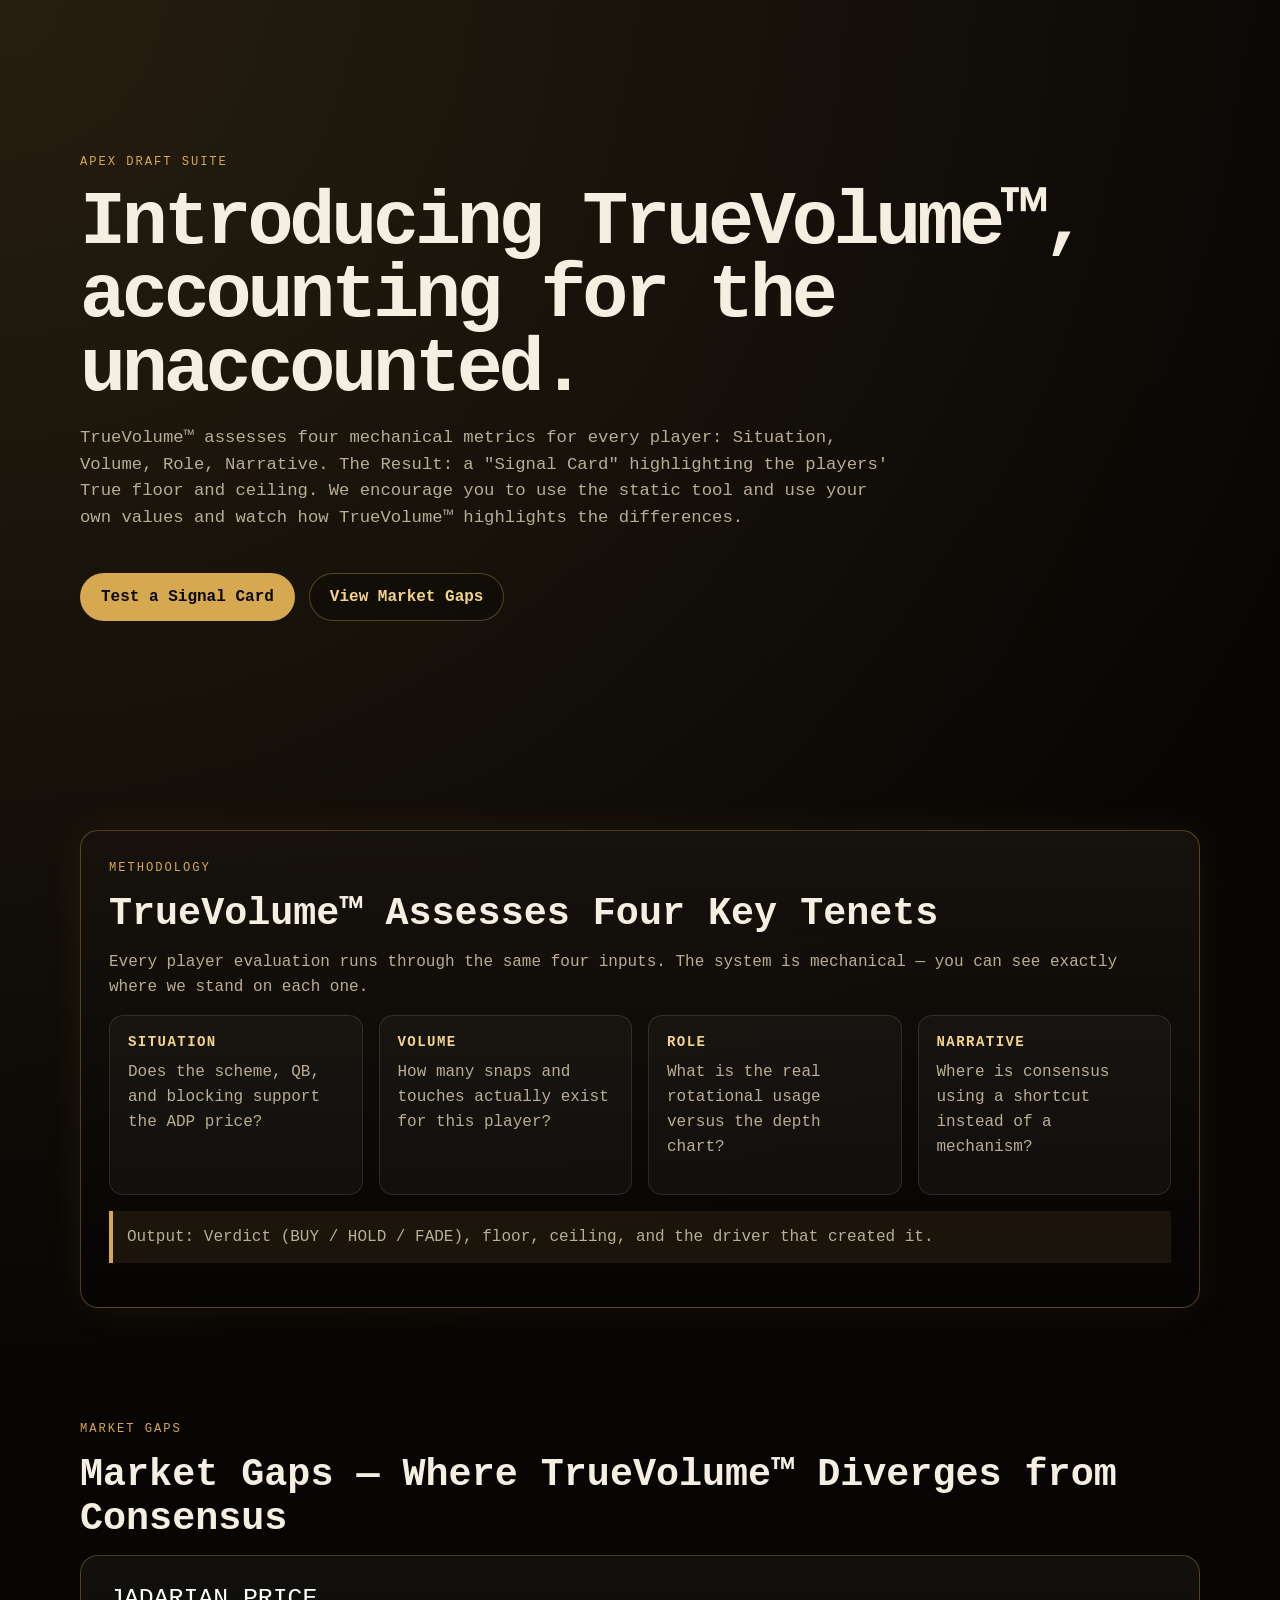
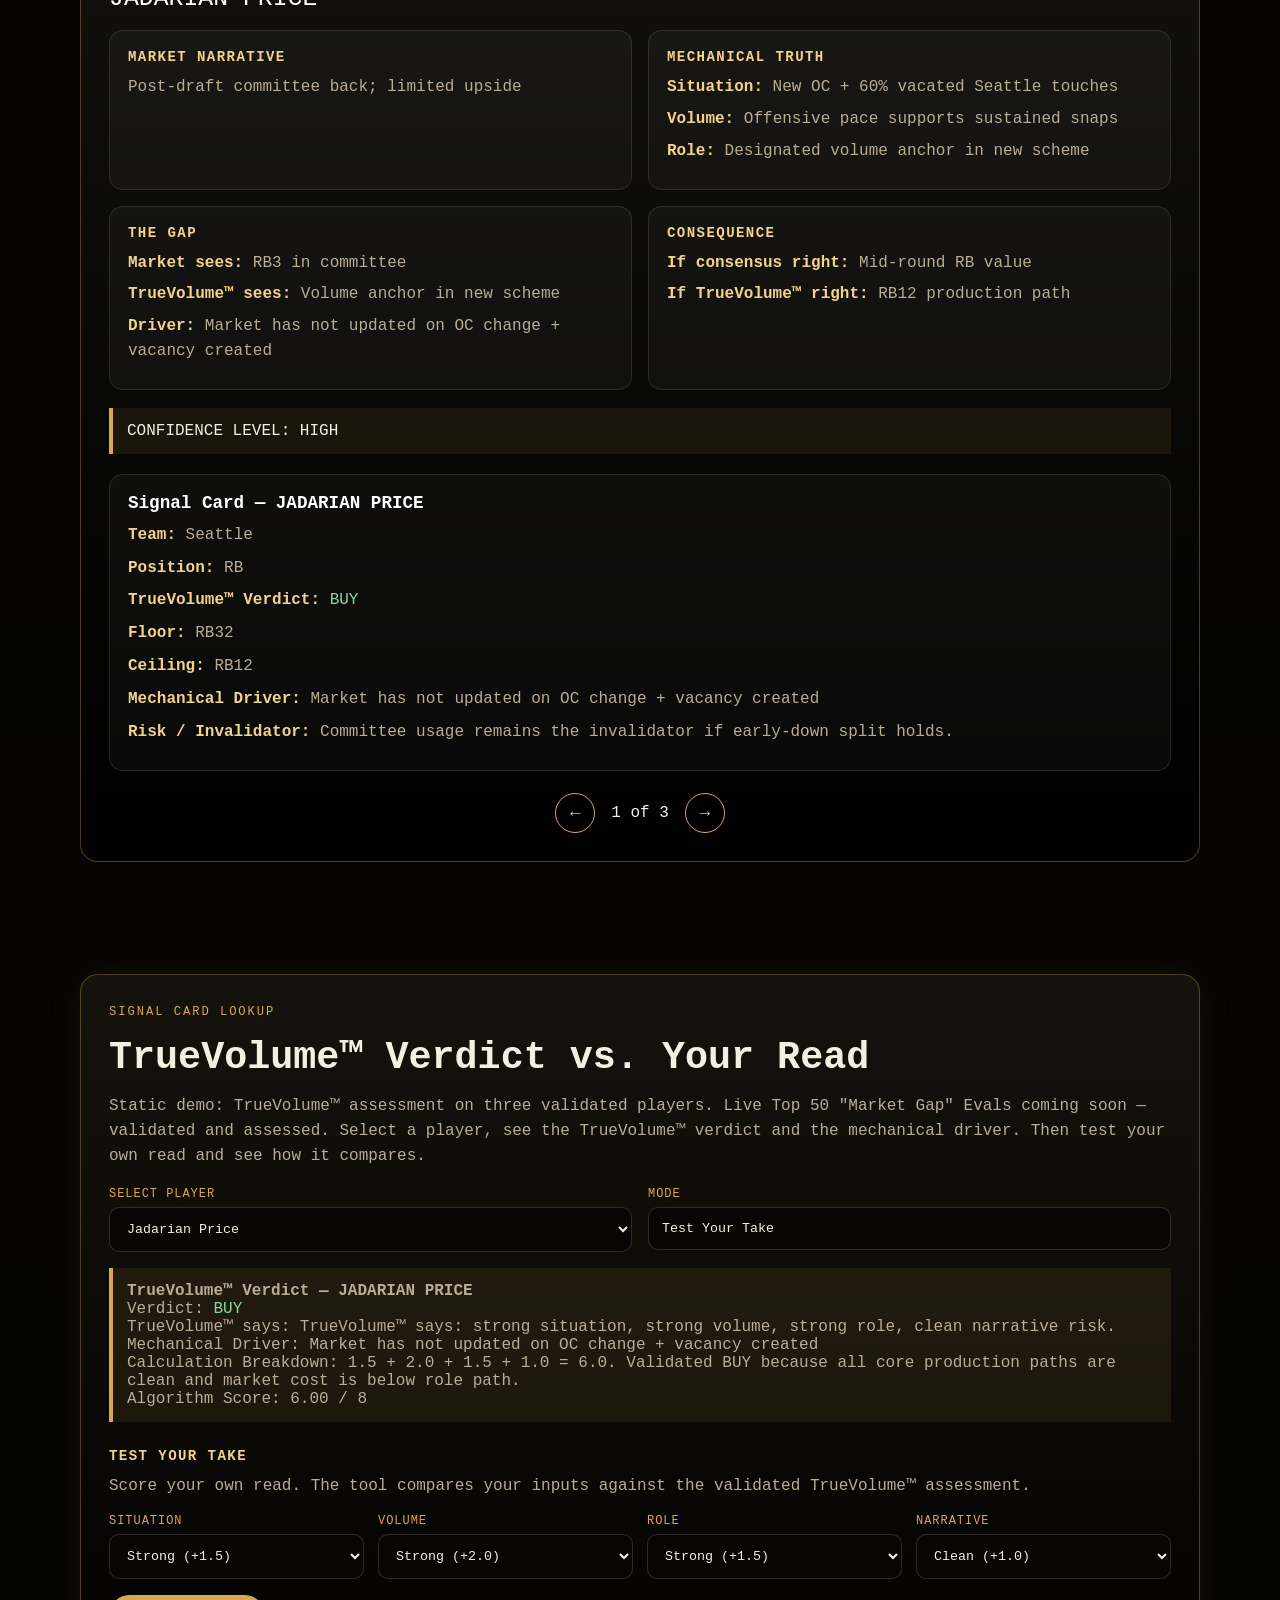
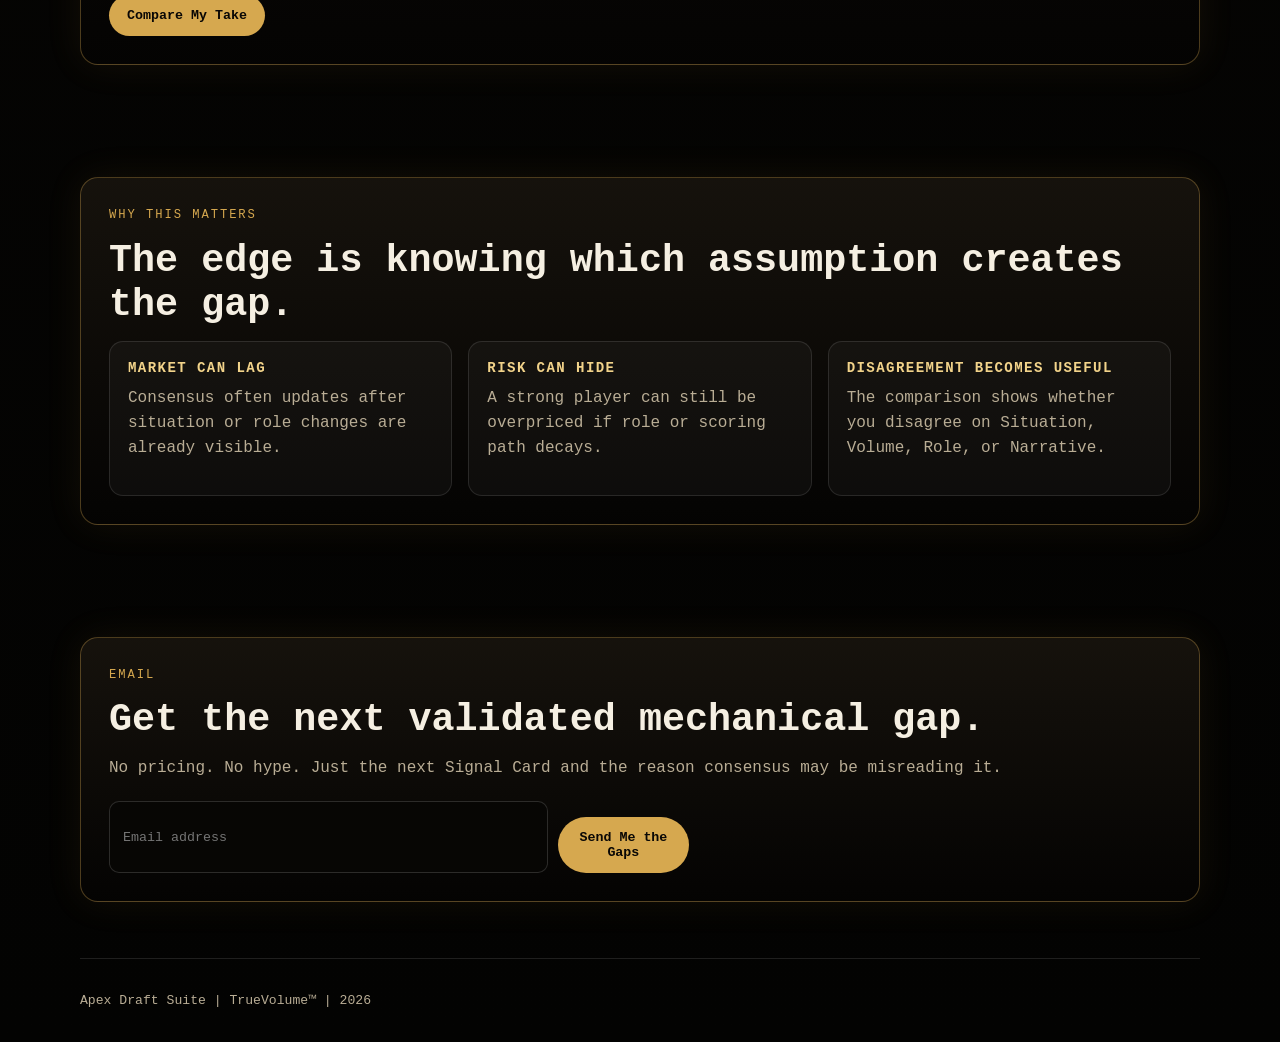
==== index.html @ c52bdbd2 "Update index.html" ====
<!DOCTYPE html>
<html lang="en">
<head>
  <meta charset="UTF-8" />
  <meta name="viewport" content="width=device-width, initial-scale=1.0" />
  <title>Apex Draft Suite | TrueVolume™</title>
  <style>
    :root {
      --bg:#050403;
      --panel:#11100d;
      --panel2:#17130d;
      --gold:#d6a84f;
      --gold2:#f2d38a;
      --text:#f5efe2;
      --muted:#b9ad95;
      --line:rgba(214,168,79,.34);
      --soft:rgba(214,168,79,.09);
      --danger:#e27a62;
      --green:#87d79b;
    }
    * { box-sizing:border-box; }
    body {
      margin:0;
      background:
        radial-gradient(circle at top left, rgba(214,168,79,.14), transparent 32%),
        linear-gradient(180deg, #090705 0%, #030302 100%);
      color:var(--text);
      font-family:ui-monospace, SFMono-Regular, Menlo, Monaco, Consolas, monospace;
    }
    section {
      width:min(1120px, 92%);
      margin:0 auto;
      padding:56px 0;
    }
    h1,h2,h3,p { margin-top:0; }
    h1 {
      font-size:clamp(2.35rem, 6vw, 5.2rem);
      line-height:.96;
      letter-spacing:-.055em;
      margin-bottom:18px;
    }
    h2 {
      font-size:clamp(1.55rem, 3vw, 2.5rem);
      margin-bottom:14px;
    }
    h3 {
      color:var(--gold2);
      font-size:.88rem;
      letter-spacing:.1em;
      text-transform:uppercase;
      margin-bottom:10px;
    }
    p {
      color:var(--muted);
      line-height:1.55;
    }
    .hero {
      min-height:86vh;
      display:flex;
      flex-direction:column;
      justify-content:center;
    }
    .kicker {
      color:var(--gold);
      letter-spacing:.16em;
      font-size:.76rem;
      text-transform:uppercase;
      margin-bottom:14px;
    }
    .hero-copy {
      max-width:820px;
      font-size:1.08rem;
    }
    .cta-row {
      display:flex;
      gap:14px;
      flex-wrap:wrap;
      margin-top:24px;
    }
    .btn {
      display:inline-block;
      padding:14px 20px;
      border-radius:999px;
      text-decoration:none;
      font-weight:900;
      border:1px solid var(--line);
    }
    .btn-primary {
      background:var(--gold);
      color:#090705;
    }
    .btn-secondary {
      color:var(--gold2);
      background:rgba(0,0,0,.22);
    }
    .panel {
      border:1px solid var(--line);
      border-radius:18px;
      background:linear-gradient(180deg, rgba(23,19,13,.95), rgba(5,4,3,.82));
      padding:28px;
      box-shadow:0 0 38px rgba(214,168,79,.08);
    }
    .grid-4,.grid-3,.grid-2 {
      display:grid;
      gap:16px;
    }
    .grid-4 { grid-template-columns:repeat(4,1fr); }
    .grid-3 { grid-template-columns:repeat(3,1fr); }
    .grid-2 { grid-template-columns:repeat(2,1fr); }
    .mini-card,.bb-panel,.signal-card {
      border:1px solid rgba(255,255,255,.11);
      border-radius:14px;
      background:rgba(255,255,255,.035);
      padding:18px;
    }
    .mini-card strong,
    .field b,
    .bb-panel b {
      color:var(--gold2);
    }
    .market-gap-rotator {
      border:1px solid var(--line);
      border-radius:18px;
      padding:28px;
      background:linear-gradient(180deg, rgba(17,16,13,.98), rgba(0,0,0,.88));
    }
    .bb-player {
      color:#fff;
      font-size:1.55rem;
      margin-bottom:18px;
    }
    .bb-grid {
      display:grid;
      grid-template-columns:1fr 1fr;
      gap:16px;
    }
    .bb-panel p {
      margin:7px 0;
    }
    .bb-confidence {
      margin-top:18px;
      padding:14px;
      border-left:4px solid var(--gold);
      background:var(--soft);
    }
    .bb-controls {
      display:flex;
      justify-content:center;
      align-items:center;
      gap:16px;
      margin-top:22px;
    }
    .bb-arrow {
      width:40px;
      height:40px;
      border-radius:50%;
      border:1px solid var(--gold);
      background:transparent;
      color:var(--gold2);
      cursor:pointer;
      font-size:1.1rem;
    }
    .signal-card h3 {
      color:#fff;
      font-size:1.1rem;
      letter-spacing:0;
      text-transform:none;
    }
    .field {
      margin:8px 0;
      color:var(--muted);
    }
    label {
      display:block;
      font-size:.75rem;
      color:var(--gold);
      letter-spacing:.08em;
      text-transform:uppercase;
      margin-bottom:6px;
    }
    input,select {
      width:100%;
      padding:13px;
      border-radius:10px;
      border:1px solid rgba(255,255,255,.15);
      background:#070604;
      color:var(--text);
      font-family:inherit;
    }
    .lookup-grid {
      display:grid;
      grid-template-columns:1fr 1fr;
      gap:16px;
      margin-top:18px;
    }
    .test-grid {
      display:grid;
      grid-template-columns:repeat(4,1fr);
      gap:14px;
      margin-top:16px;
    }
    .submit {
      display:inline-block;
      margin-top:16px;
      padding:13px 18px;
      border:0;
      border-radius:999px;
      background:var(--gold);
      color:#090705;
      font-weight:900;
      cursor:pointer;
      font-family:inherit;
    }
    .comparison {
      display:grid;
      grid-template-columns:1fr 1fr;
      gap:16px;
      margin-top:20px;
    }
    .verdict-buy { color:var(--green); }
    .verdict-hold { color:var(--gold2); }
    .verdict-fade { color:var(--danger); }
    .notice {
      border-left:4px solid var(--gold);
      background:var(--soft);
      padding:14px;
      margin-top:16px;
      color:var(--muted);
    }
    .email-form {
      display:flex;
      gap:10px;
      max-width:580px;
      margin-top:20px;
    }
    footer {
      width:min(1120px,92%);
      margin:0 auto;
      padding:34px 0;
      border-top:1px solid rgba(255,255,255,.11);
      color:var(--muted);
      font-size:.82rem;
    }
    @media (max-width:850px) {
      .hero { min-height:auto; padding-top:80px; }
      .grid-4,.grid-3,.grid-2,.bb-grid,.lookup-grid,.test-grid,.comparison {
        grid-template-columns:1fr;
      }
      .email-form { flex-direction:column; }
    }
  </style>
</head>
<body>
<section class="hero">
  <p class="kicker">Apex Draft Suite</p>
  <h1>Introducing TrueVolume™, accounting for the unaccounted.</h1>
  <p class="hero-copy">
    TrueVolume™ assesses four mechanical metrics for every player: Situation, Volume, Role, Narrative.
    The Result: a "Signal Card" highlighting the players' True floor and ceiling.
    We encourage you to use the static tool and use your own values and watch how TrueVolume™ highlights the differences.
  </p>
  <div class="cta-row">
    <a class="btn btn-primary" href="#lookup">Test a Signal Card</a>
    <a class="btn btn-secondary" href="#market-gaps">View Market Gaps</a>
  </div>
</section>
<section>
  <div class="panel">
    <p class="kicker">Methodology</p>
    <h2>TrueVolume™ Assesses Four Key Tenets</h2>
    <p>
      Every player evaluation runs through the same four inputs.
      The system is mechanical — you can see exactly where we stand on each one.
    </p>
    <div class="grid-4">
      <div class="mini-card">
        <h3>Situation</h3>
        <p>Does the scheme, QB, and blocking support the ADP price?</p>
      </div>
      <div class="mini-card">
        <h3>Volume</h3>
        <p>How many snaps and touches actually exist for this player?</p>
      </div>
      <div class="mini-card">
        <h3>Role</h3>
        <p>What is the real rotational usage versus the depth chart?</p>
      </div>
      <div class="mini-card">
        <h3>Narrative</h3>
        <p>Where is consensus using a shortcut instead of a mechanism?</p>
      </div>
    </div>
    <p class="notice">
      Output: Verdict (BUY / HOLD / FADE), floor, ceiling, and the driver that created it.
    </p>
  </div>
</section>
<section id="market-gaps">
  <p class="kicker">Market Gaps</p>
  <h2>Market Gaps — Where TrueVolume™ Diverges from Consensus</h2>
  <div class="market-gap-rotator">
    <div id="marketGapCard"></div>
    <div id="matchingSignal"></div>
    <div class="bb-controls">
      <button class="bb-arrow" id="bbPrev" aria-label="Previous entry">←</button>
      <span id="bbIndicator">1 of 3</span>
      <button class="bb-arrow" id="bbNext" aria-label="Next entry">→</button>
    </div>
  </div>
</section>
<section id="lookup">
  <div class="panel">
    <p class="kicker">Signal Card Lookup</p>
    <h2>TrueVolume™ Verdict vs. Your Read</h2>
    <p>
      Static demo: TrueVolume™ assessment on three validated players.
      Live Top 50 "Market Gap" Evals coming soon — validated and assessed.
      Select a player, see the TrueVolume™ verdict and the mechanical driver.
      Then test your own read and see how it compares.
    </p>
    <div class="lookup-grid">
      <div>
        <label>Select Player</label>
        <select id="playerSelect" onchange="loadTrueVolumeAssessment()">
          <option value="0">Jadarian Price</option>
          <option value="1">Carnell Tate</option>
          <option value="2">De'Von Achane</option>
        </select>
      </div>
      <div>
        <label>Mode</label>
        <input value="Test Your Take" disabled />
      </div>
    </div>
    <div id="trueVolumeAssessment" class="notice"></div>
    <h3 style="margin-top:26px;">Test Your Take</h3>
    <p>Score your own read. The tool compares your inputs against the validated TrueVolume™ assessment.</p>
    <div class="test-grid">
      <div>
        <label>Situation</label>
        <select id="userSituation">
          <option value="strong">Strong (+1.5)</option>
          <option value="mixed">Mixed (+0.75)</option>
          <option value="weak">Weak (0)</option>
        </select>
      </div>
      <div>
        <label>Volume</label>
        <select id="userVolume">
          <option value="strong">Strong (+2.0)</option>
          <option value="mixed">Mixed (+1.0)</option>
          <option value="weak">Weak (0)</option>
        </select>
      </div>
      <div>
        <label>Role</label>
        <select id="userRole">
          <option value="strong">Strong (+1.5)</option>
          <option value="mixed">Mixed (+0.75)</option>
          <option value="weak">Weak (0)</option>
        </select>
      </div>
      <div>
        <label>Narrative</label>
        <select id="userNarrative">
          <option value="clean">Clean (+1.0)</option>
          <option value="watch">Watch (0)</option>
          <option value="high">High (-1.0)</option>
        </select>
      </div>
    </div>
    <button class="submit" onclick="compareUserTake()">Compare My Take</button>
    <div id="comparisonOutput"></div>
  </div>
</section>
<section>
  <div class="panel">
    <p class="kicker">Why This Matters</p>
    <h2>The edge is knowing which assumption creates the gap.</h2>
    <div class="grid-3">
      <div class="mini-card">
        <h3>Market can lag</h3>
        <p>Consensus often updates after situation or role changes are already visible.</p>
      </div>
      <div class="mini-card">
        <h3>Risk can hide</h3>
        <p>A strong player can still be overpriced if role or scoring path decays.</p>
      </div>
      <div class="mini-card">
        <h3>Disagreement becomes useful</h3>
        <p>The comparison shows whether you disagree on Situation, Volume, Role, or Narrative.</p>
      </div>
    </div>
  </div>
</section>
<section>
  <div class="panel">
    <p class="kicker">Email</p>
    <h2>Get the next validated mechanical gap.</h2>
    <p>No pricing. No hype. Just the next Signal Card and the reason consensus may be misreading it.</p>
    <form class="email-form" action="#" method="post">
      <input type="email" name="email" placeholder="Email address" required />
      <button class="submit" type="submit">Send Me the Gaps</button>
    </form>
    
  </div>
</section>
<footer>
  Apex Draft Suite | TrueVolume™ | 2026
</footer>
<script>
const players = [
  {
    player:"JADARIAN PRICE",
    team:"Seattle",
    position:"RB",
    validatedInputs:{situation:"strong",volume:"strong",role:"strong",narrative:"clean"},
    market:"Post-draft committee back; limited upside",
    situation:"New OC + 60% vacated Seattle touches",
    volume:"Offensive pace supports sustained snaps",
    role:"Designated volume anchor in new scheme",
    marketSees:"RB3 in committee",
    trueSees:"Volume anchor in new scheme",
    driver:"Market has not updated on OC change + vacancy created",
    consensus:"Mid-round RB value",
    truth:"RB12 production path",
    confidence:"HIGH",
    reasoning:"TrueVolume™ says: strong situation, strong volume, strong role, clean narrative risk.",
    breakdown:"1.5 + 2.0 + 1.5 + 1.0 = 6.0. Validated BUY because all core production paths are clean and market cost is below role path.",
    floor:"RB32",
    ceiling:"RB12",
    verdict:"BUY",
    risk:"Committee usage remains the invalidator if early-down split holds."
  },
  {
    player:"CARNELL TATE",
    team:"Tennessee",
    position:"WR",
    validatedInputs:{situation:"strong",volume:"strong",role:"strong",narrative:"clean"},
    market:"Raw #2 behind Ridley; WR4 ADP",
    situation:"#4 OVR pick + Cam Ward chemistry locked",
    volume:"Daboll scheme creates heavy 3-WR usage",
    role:"Designated WR1 alpha deployment path",
    marketSees:"Prospect depth chart",
    trueSees:"WR1 floor from capital + scheme fit",
    driver:"Scheme + capital create WR1 path",
    consensus:"WR3 value, slow development",
    truth:"WR18 ceiling, immediate relevance",
    confidence:"HIGH",
    reasoning:"TrueVolume™ says: strong draft capital, strong route environment, strong role path, clean narrative risk.",
    breakdown:"1.5 + 2.0 + 1.5 + 1.0 = 6.0. Validated BUY because capital and scheme create an immediate role path.",
    floor:"WR36",
    ceiling:"WR18",
    verdict:"BUY",
    risk:"Veteran-heavy target distribution delays the ceiling."
  },
  {
    player:"DE'VON ACHANE",
    team:"Miami",
    position:"RB",
    validatedInputs:{situation:"weak",volume:"mixed",role:"mixed",narrative:"high"},
    market:"Unstoppable volume anchor; RB6 / 14th overall",
    situation:"Willis era begins; QB rush TDs added",
    volume:"Gordon reduces high-value touches",
    role:"Snap share throttled; TD ceiling capped",
    marketSees:"2025 role repeats",
    trueSees:"Reduced ceiling from role + scoring loss",
    driver:"Touchdown vultures + role cap",
    consensus:"Tier 1 anchor",
    truth:"Volatile RB2 outcome",
    confidence:"HIGH",
    reasoning:"TrueVolume™ says: weak situation, mixed volume, mixed role, high narrative risk.",
    breakdown:"0 + 1.0 + 0.75 - 1.0 = 0.75. Validated FADE at current cost.",
    floor:"RB28",
    ceiling:"RB22",
    verdict:"FADE",
    risk:"Explosive efficiency can spike weeks, but price requires stable RB1 usage."
  }
];
function score(inputs) {
  const situation = inputs.situation === "strong" ? 1.5 : inputs.situation === "mixed" ? 0.75 : 0;
  const volume = inputs.volume === "strong" ? 2.0 : inputs.volume === "mixed" ? 1.0 : 0;
  const role = inputs.role === "strong" ? 1.5 : inputs.role === "mixed" ? 0.75 : 0;
  const narrative = inputs.narrative === "clean" ? 1.0 : inputs.narrative === "watch" ? 0 : -1.0;
  return situation + volume + role + narrative;
}
function verdictFromScore(total) {
  if (total >= 7) return "BUY";
  if (total <= 4.4) return "FADE";
  return "HOLD";
}
function verdictClass(verdict) {
  if (verdict === "BUY") return "verdict-buy";
  if (verdict === "FADE") return "verdict-fade";
  return "verdict-hold";
}
function renderMarketGap(index) {
  const e = players[index];
  document.getElementById("marketGapCard").innerHTML = `
    <div class="bb-player">${e.player}</div>
    <div class="bb-grid">
      <div class="bb-panel">
        <h3>Market Narrative</h3>
        <p>${e.market}</p>
      </div>
      <div class="bb-panel">
        <h3>Mechanical Truth</h3>
        <p><b>Situation:</b> ${e.situation}</p>
        <p><b>Volume:</b> ${e.volume}</p>
        <p><b>Role:</b> ${e.role}</p>
      </div>
      <div class="bb-panel">
        <h3>The Gap</h3>
        <p><b>Market sees:</b> ${e.marketSees}</p>
        <p><b>TrueVolume™ sees:</b> ${e.trueSees}</p>
        <p><b>Driver:</b> ${e.driver}</p>
      </div>
      <div class="bb-panel">
        <h3>Consequence</h3>
        <p><b>If consensus right:</b> ${e.consensus}</p>
        <p><b>If TrueVolume™ right:</b> ${e.truth}</p>
      </div>
    </div>
    <div class="bb-confidence">CONFIDENCE LEVEL: ${e.confidence}</div>
  `;
  document.getElementById("matchingSignal").innerHTML = `
    <div class="signal-card" style="margin-top:20px;">
      <h3>Signal Card — ${e.player}</h3>
      <p class="field"><b>Team:</b> ${e.team}</p>
      <p class="field"><b>Position:</b> ${e.position}</p>
      <p class="field"><b>TrueVolume™ Verdict:</b> <span class="${verdictClass(e.verdict)}">${e.verdict}</span></p>
      <p class="field"><b>Floor:</b> ${e.floor}</p>
      <p class="field"><b>Ceiling:</b> ${e.ceiling}</p>
      <p class="field"><b>Mechanical Driver:</b> ${e.driver}</p>
      <p class="field"><b>Risk / Invalidator:</b> ${e.risk}</p>
    </div>
  `;
  document.getElementById("bbIndicator").textContent = `${index + 1} of ${players.length}`;
  localStorage.setItem("marketGapIndex", String((index + 1) % players.length));
}
let gapIndex = Number(localStorage.getItem("marketGapIndex")) || 0;
document.getElementById("bbPrev").onclick = () => {
  gapIndex = (gapIndex - 1 + players.length) % players.length;
  renderMarketGap(gapIndex);
};
document.getElementById("bbNext").onclick = () => {
  gapIndex = (gapIndex + 1) % players.length;
  renderMarketGap(gapIndex);
};
renderMarketGap(gapIndex);
setInterval(() => {
  gapIndex = (gapIndex + 1) % players.length;
  renderMarketGap(gapIndex);
}, 30000);
function loadTrueVolumeAssessment() {
  const selected = Number(document.getElementById("playerSelect").value);
  const p = players[selected];
  const validatedScore = score(p.validatedInputs);
  document.getElementById("trueVolumeAssessment").innerHTML = `
    <b>TrueVolume™ Verdict — ${p.player}</b><br>
    Verdict: <span class="${verdictClass(p.verdict)}">${p.verdict}</span><br>
    TrueVolume™ says: ${p.reasoning}<br>
    Mechanical Driver: ${p.driver}<br>
    Calculation Breakdown: ${p.breakdown}<br>
    Algorithm Score: ${validatedScore.toFixed(2)} / 8
  `;
  document.getElementById("comparisonOutput").innerHTML = "";
}
function compareUserTake() {
  const selected = Number(document.getElementById("playerSelect").value);
  const p = players[selected];
  const userInputs = {
    situation:document.getElementById("userSituation").value,
    volume:document.getElementById("userVolume").value,
    role:document.getElementById("userRole").value,
    narrative:document.getElementById("userNarrative").value
  };
  const userScore = score(userInputs);
  const userVerdict = verdictFromScore(userScore);
  const validatedScore = score(p.validatedInputs);
  const validatedVerdict = p.verdict;
  let divergence = "Your read aligns directionally with the TrueVolume™ assessment.";
  if (userVerdict !== validatedVerdict) {
    divergence = "Divergence detected. Your inputs disagree with TrueVolume™ on one or more core levers: Situation, Volume, Role, or Narrative risk.";
  }
  document.getElementById("comparisonOutput").innerHTML = `
    <div class="comparison">
      <div class="signal-card">
        <h3>TrueVolume™ Verdict</h3>
        <p class="field"><b>Player:</b> ${p.player}</p>
        <p class="field"><b>Verdict:</b> <span class="${verdictClass(validatedVerdict)}">${validatedVerdict}</span></p>
        <p class="field"><b>Score:</b> ${validatedScore.toFixed(2)} / 8</p>
        <p class="field"><b>Driver:</b> ${p.driver}</p>
      </div>
      <div class="signal-card">
        <h3>Your Read</h3>
        <p class="field"><b>Player:</b> ${p.player}</p>
        <p class="field"><b>Verdict:</b> <span class="${verdictClass(userVerdict)}">${userVerdict}</span></p>
        <p class="field"><b>Score:</b> ${userScore.toFixed(2)} / 8</p>
        <p class="field"><b>Read:</b> Situation ${userInputs.situation}, Volume ${userInputs.volume}, Role ${userInputs.role}, Narrative ${userInputs.narrative}</p>
      </div>
    </div>
    <div class="notice">
      <b>Explanation of divergence:</b> ${divergence}
    </div>
  `;
}
loadTrueVolumeAssessment();
</script>
</body>
</html>
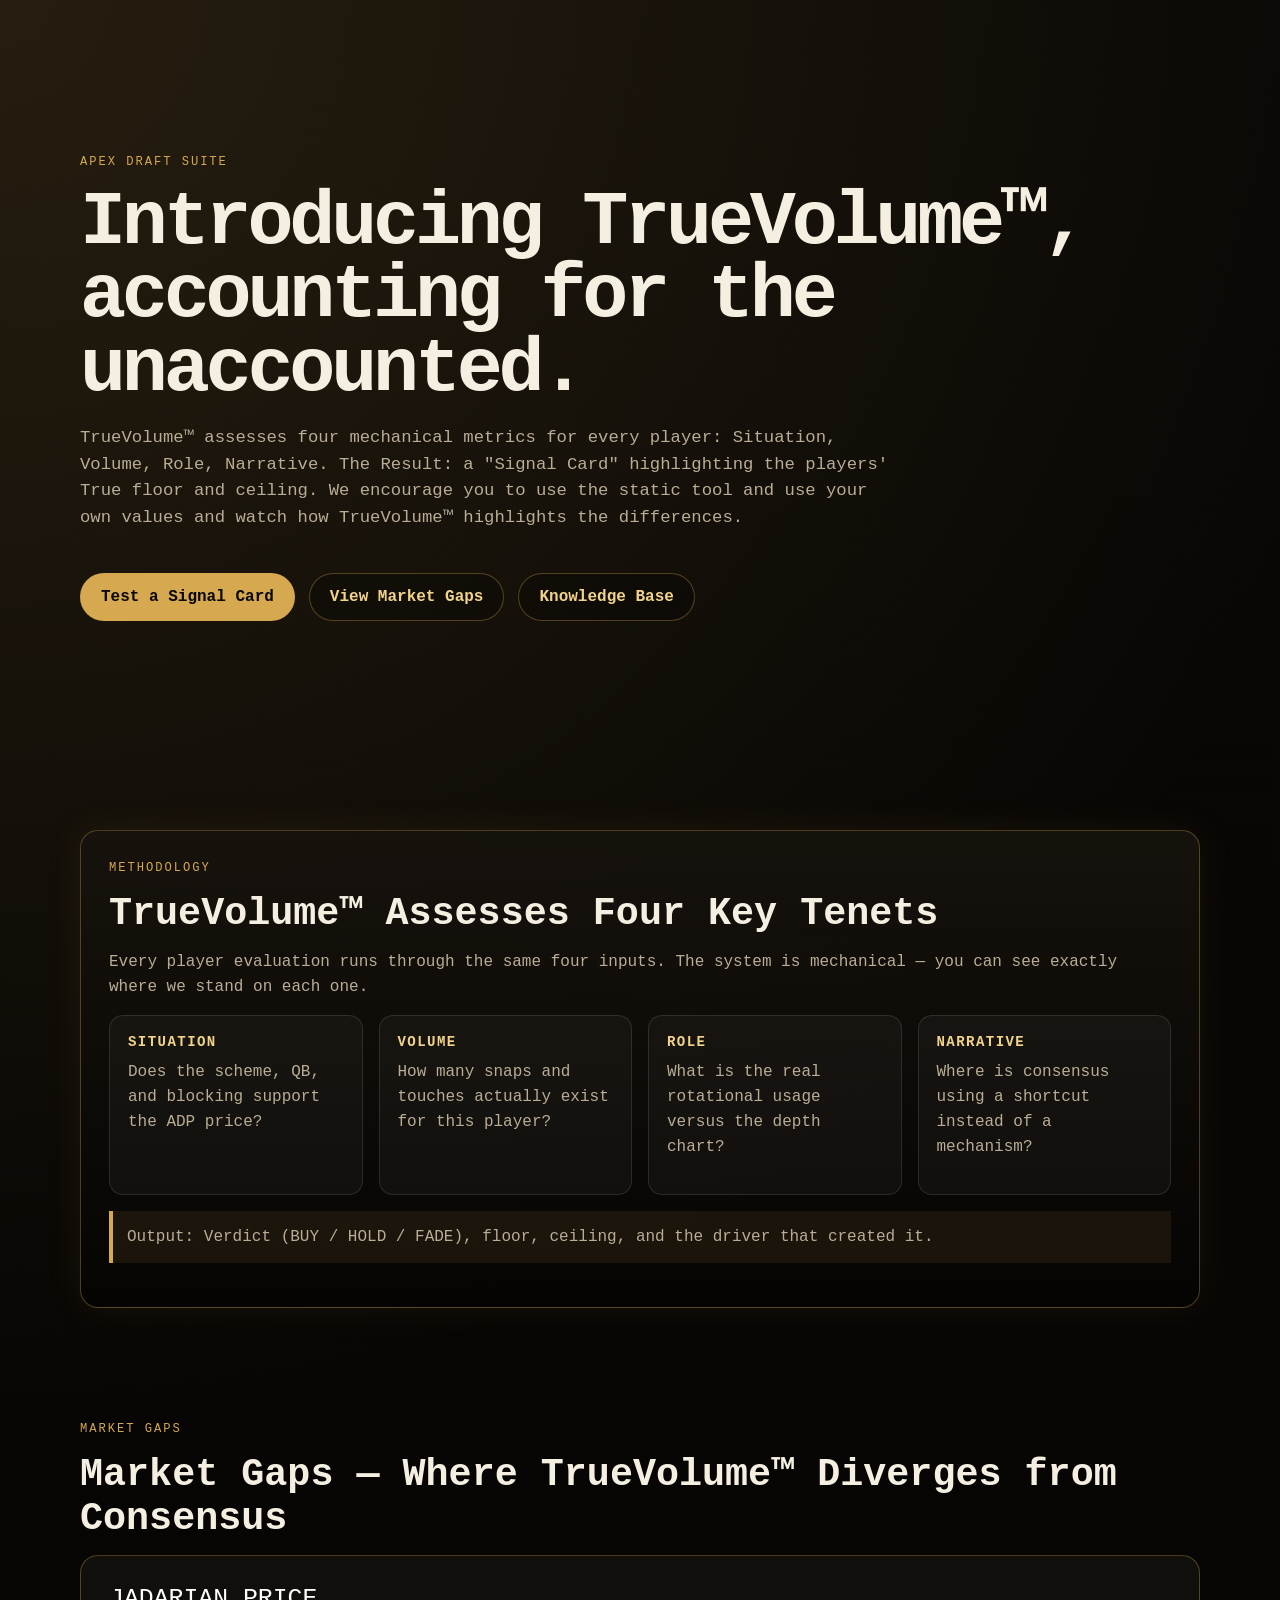
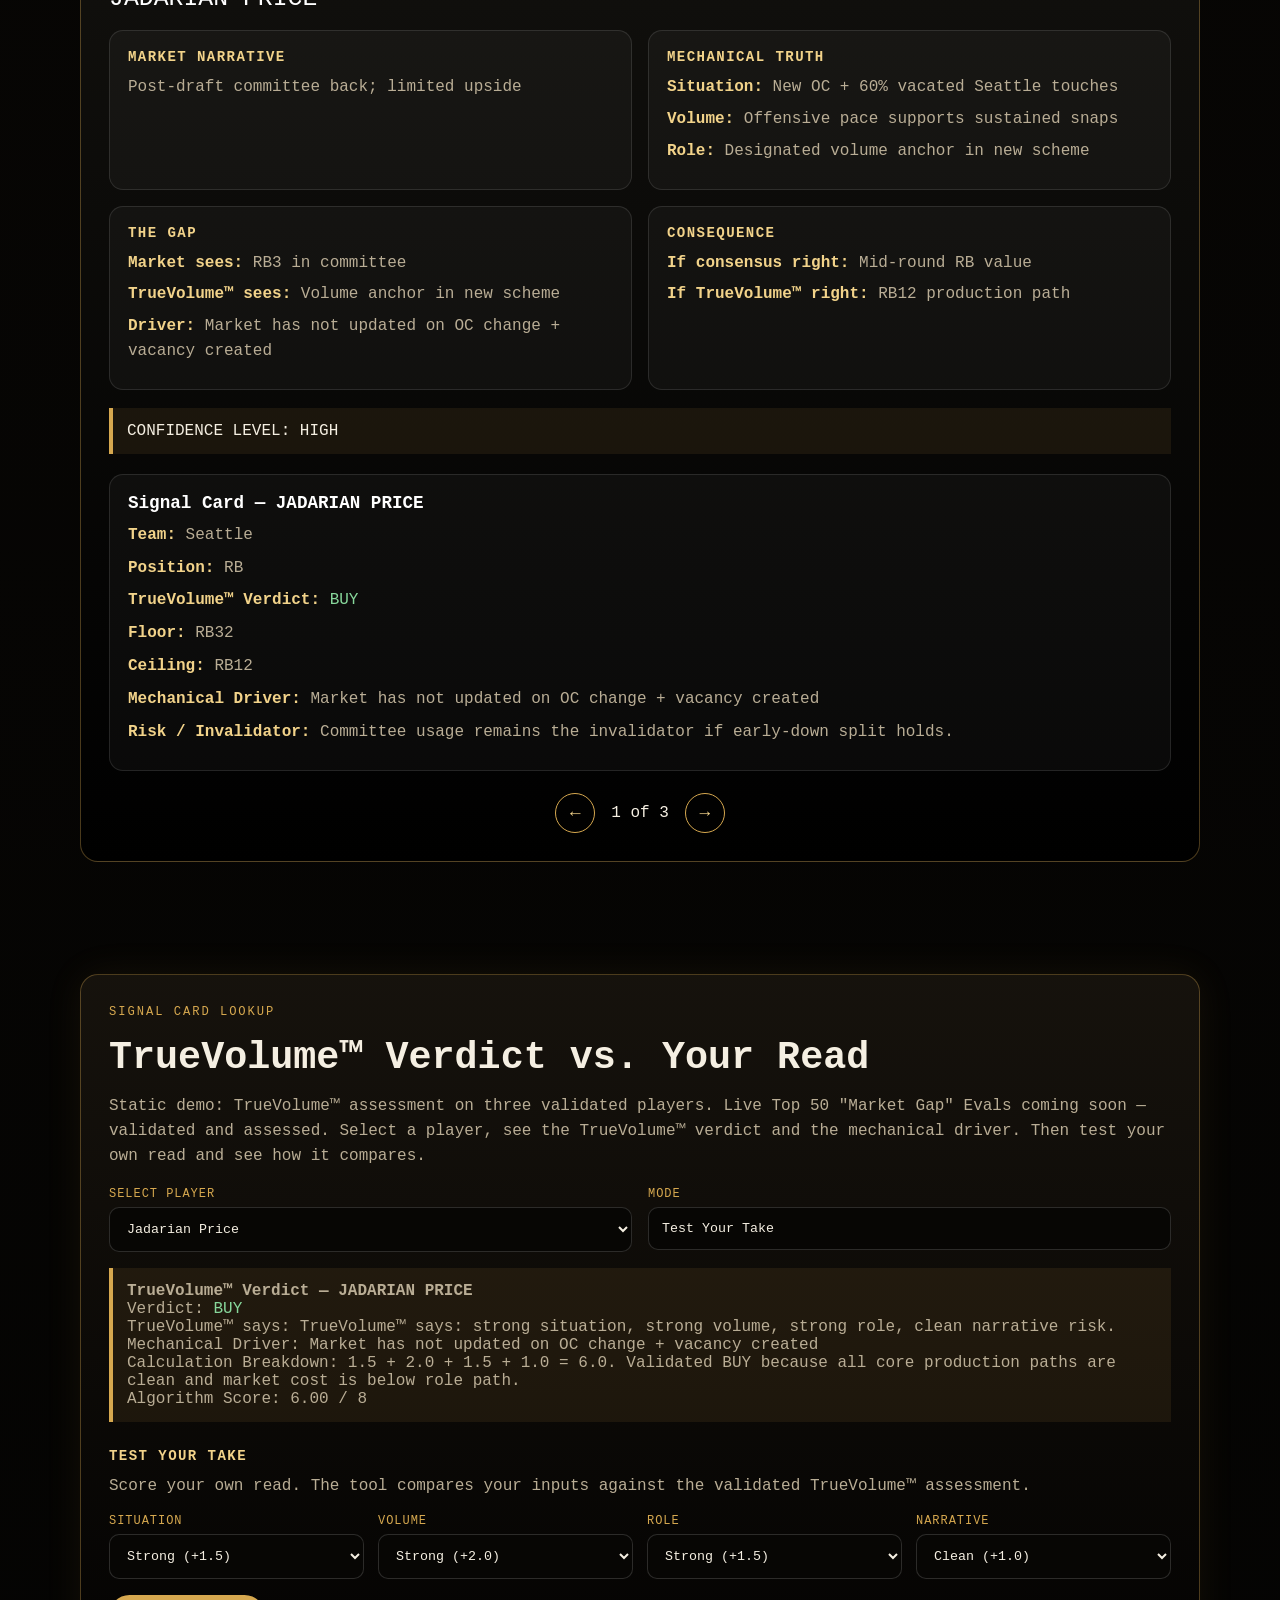
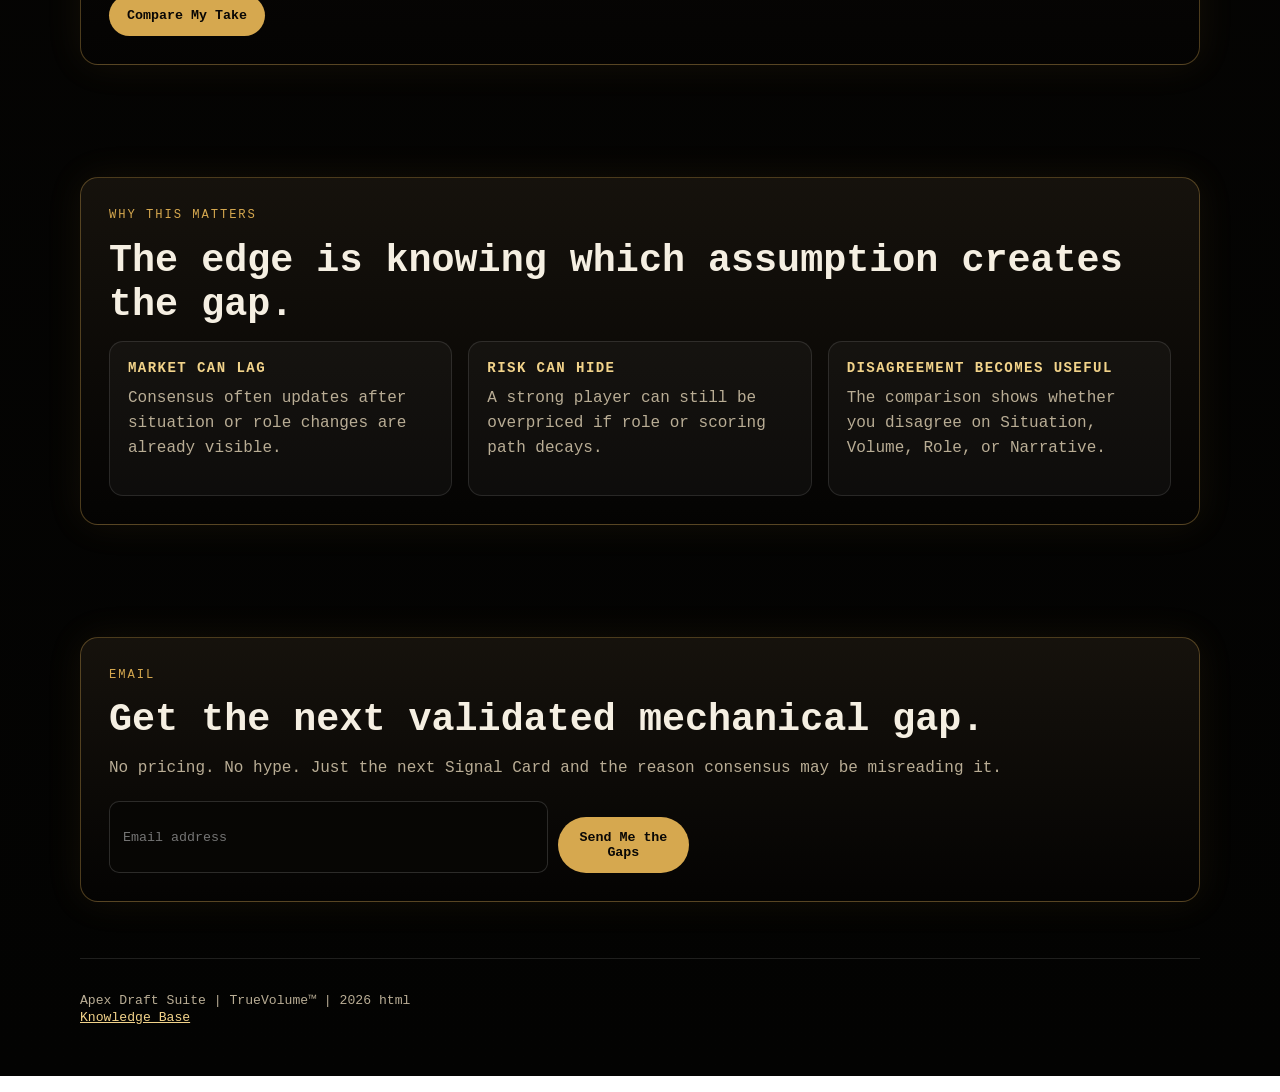
==== commit 52c9b322: "Update index.html" ====
--- a/index.html
+++ b/index.html
@@ -262,6 +262,7 @@
   <div class="cta-row">
     <a class="btn btn-primary" href="#lookup">Test a Signal Card</a>
     <a class="btn btn-secondary" href="#market-gaps">View Market Gaps</a>
+    <a class="btn btn-secondary" href="/kb.html">Knowledge Base</a>
   </div>
 </section>
 <section>
@@ -407,6 +408,7 @@
 </section>
 <footer>
   Apex Draft Suite | TrueVolume™ | 2026
+  html <p><a href="/kb.html" style="color:var(--gold2);">Knowledge Base</a></p>
 </footer>
 <script>
 const players = [
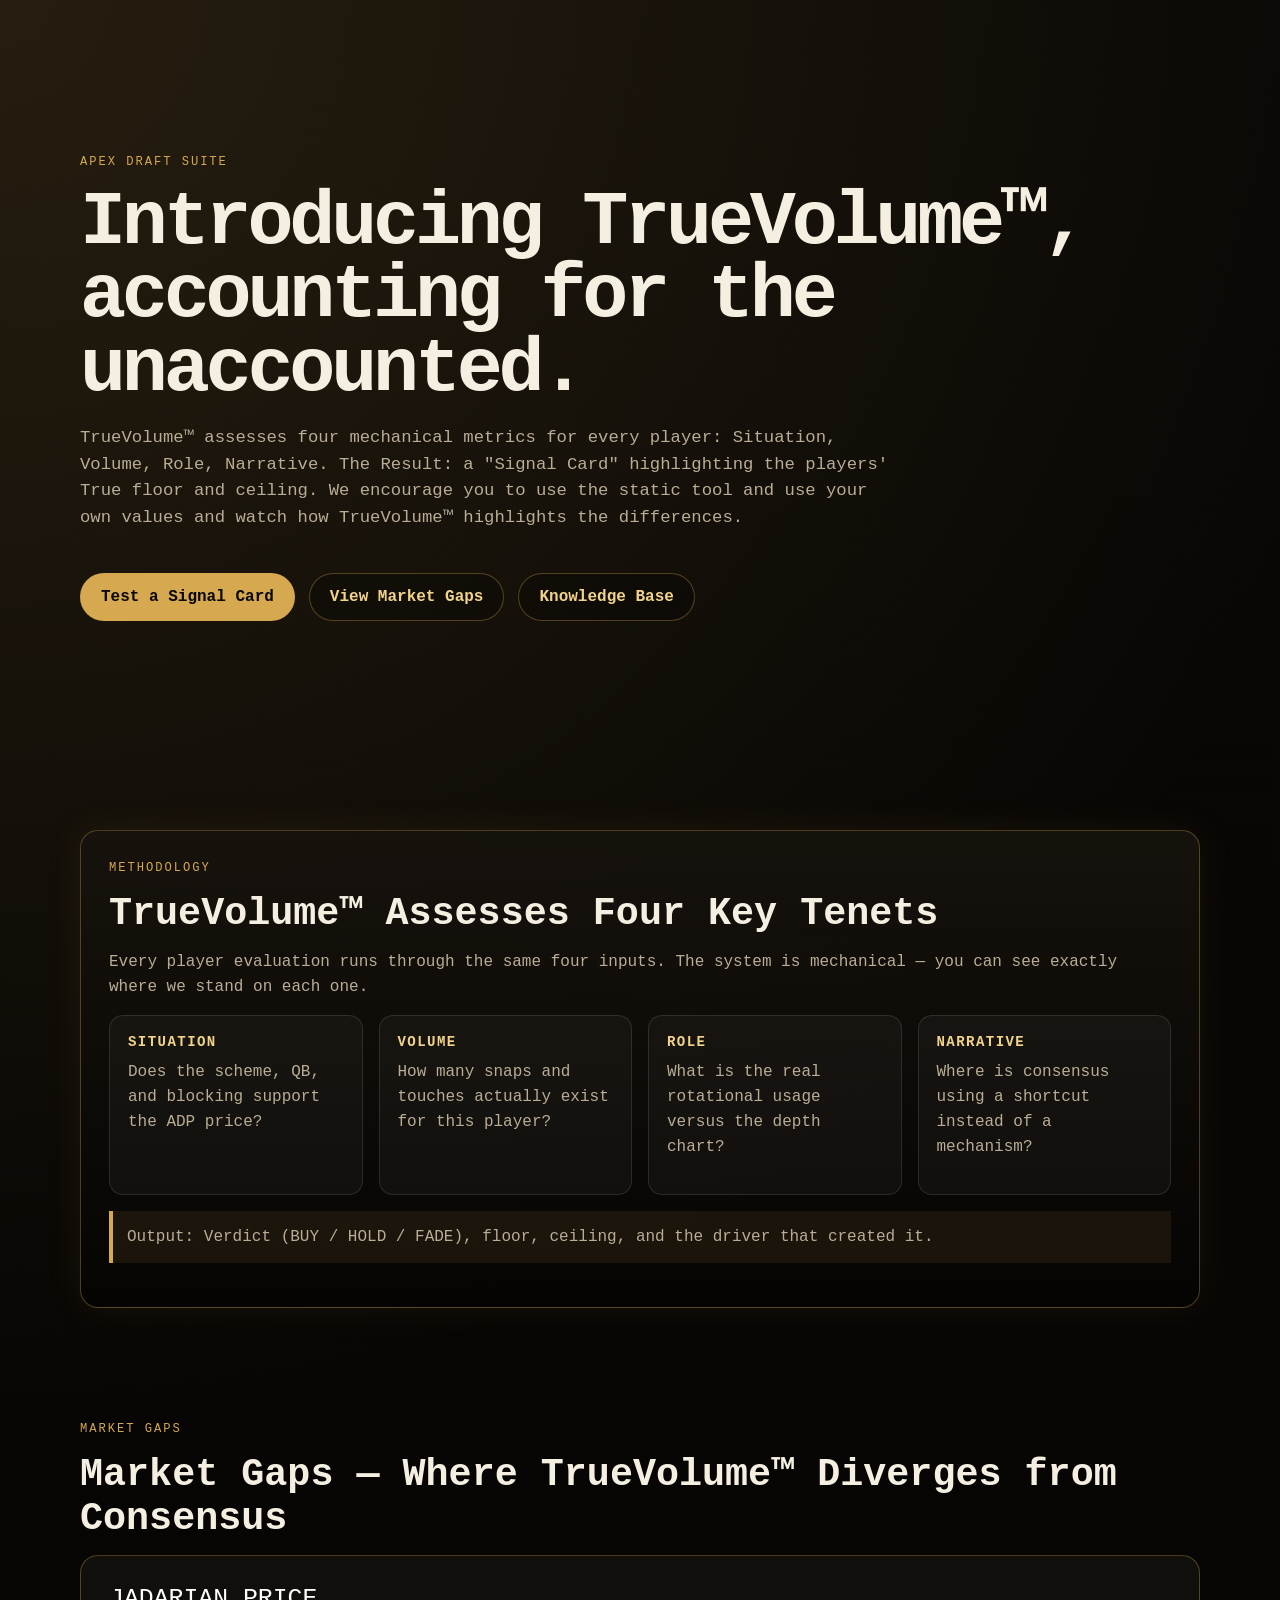
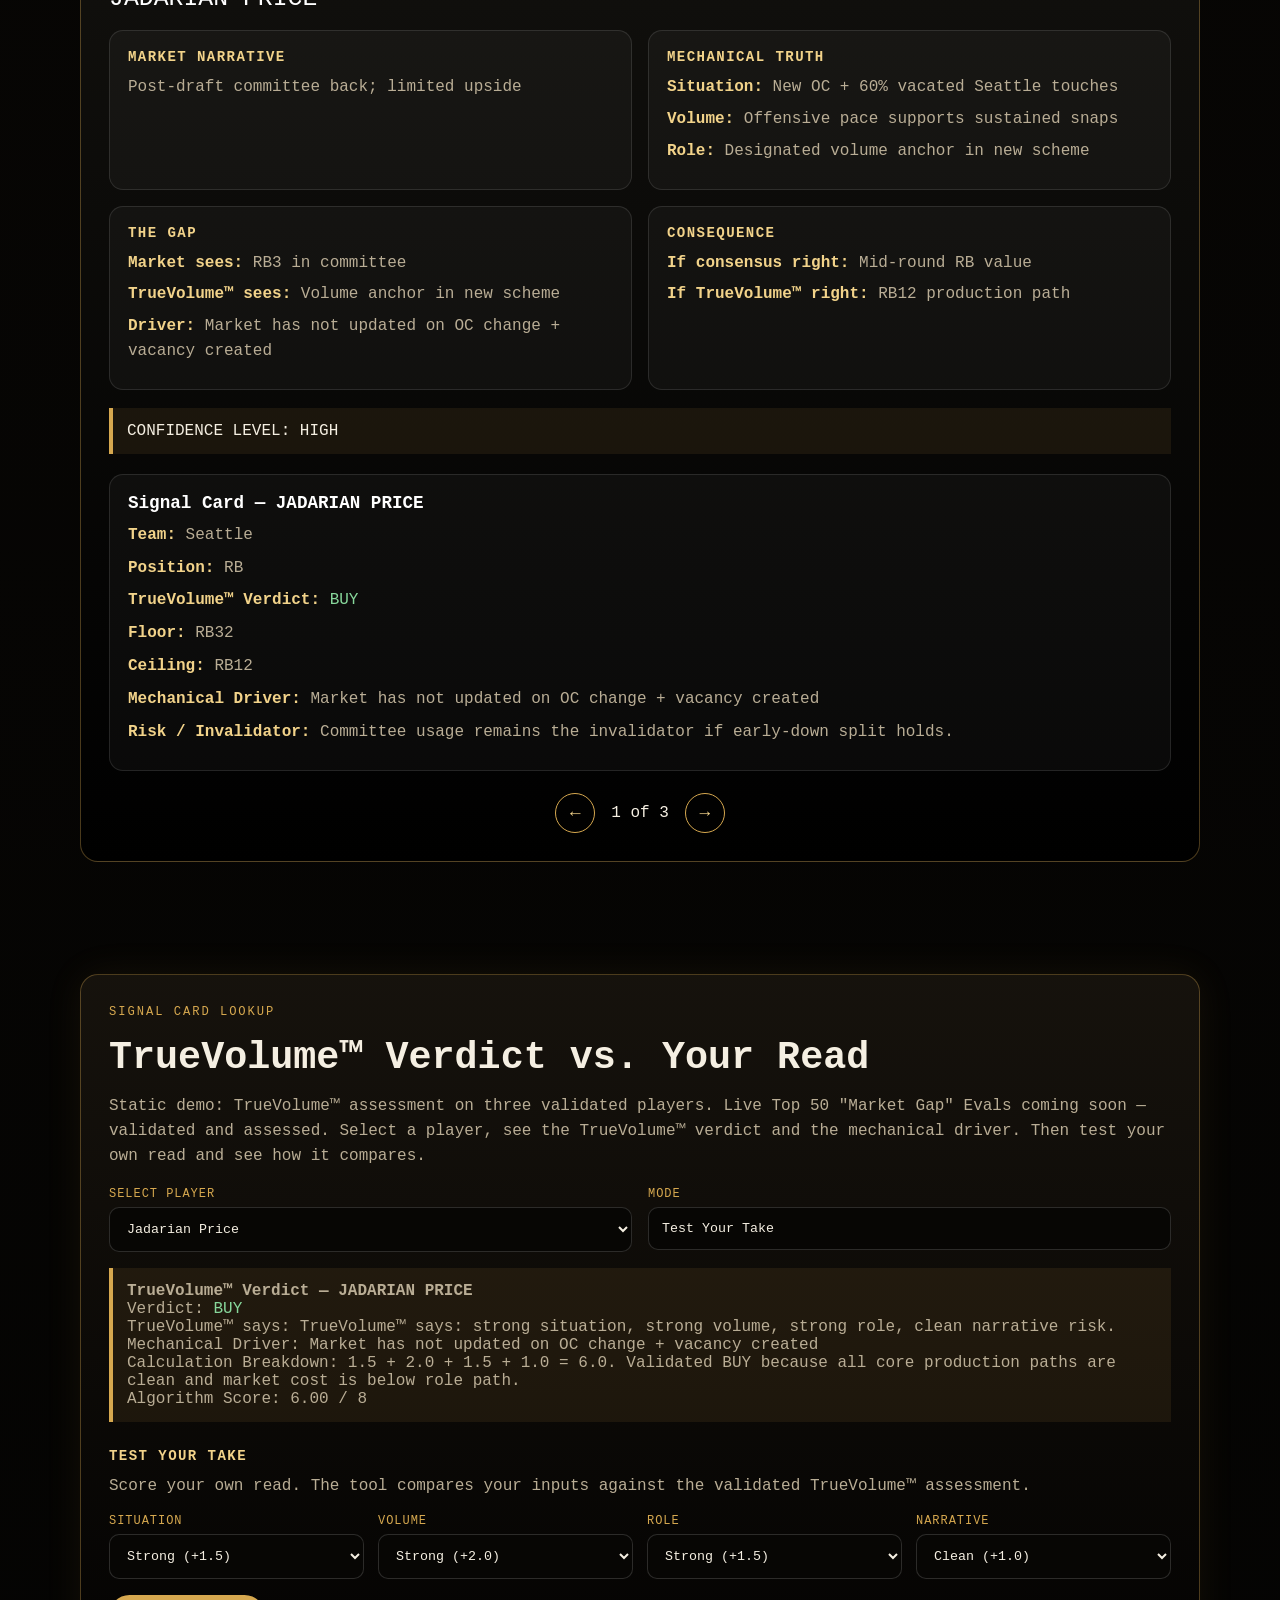
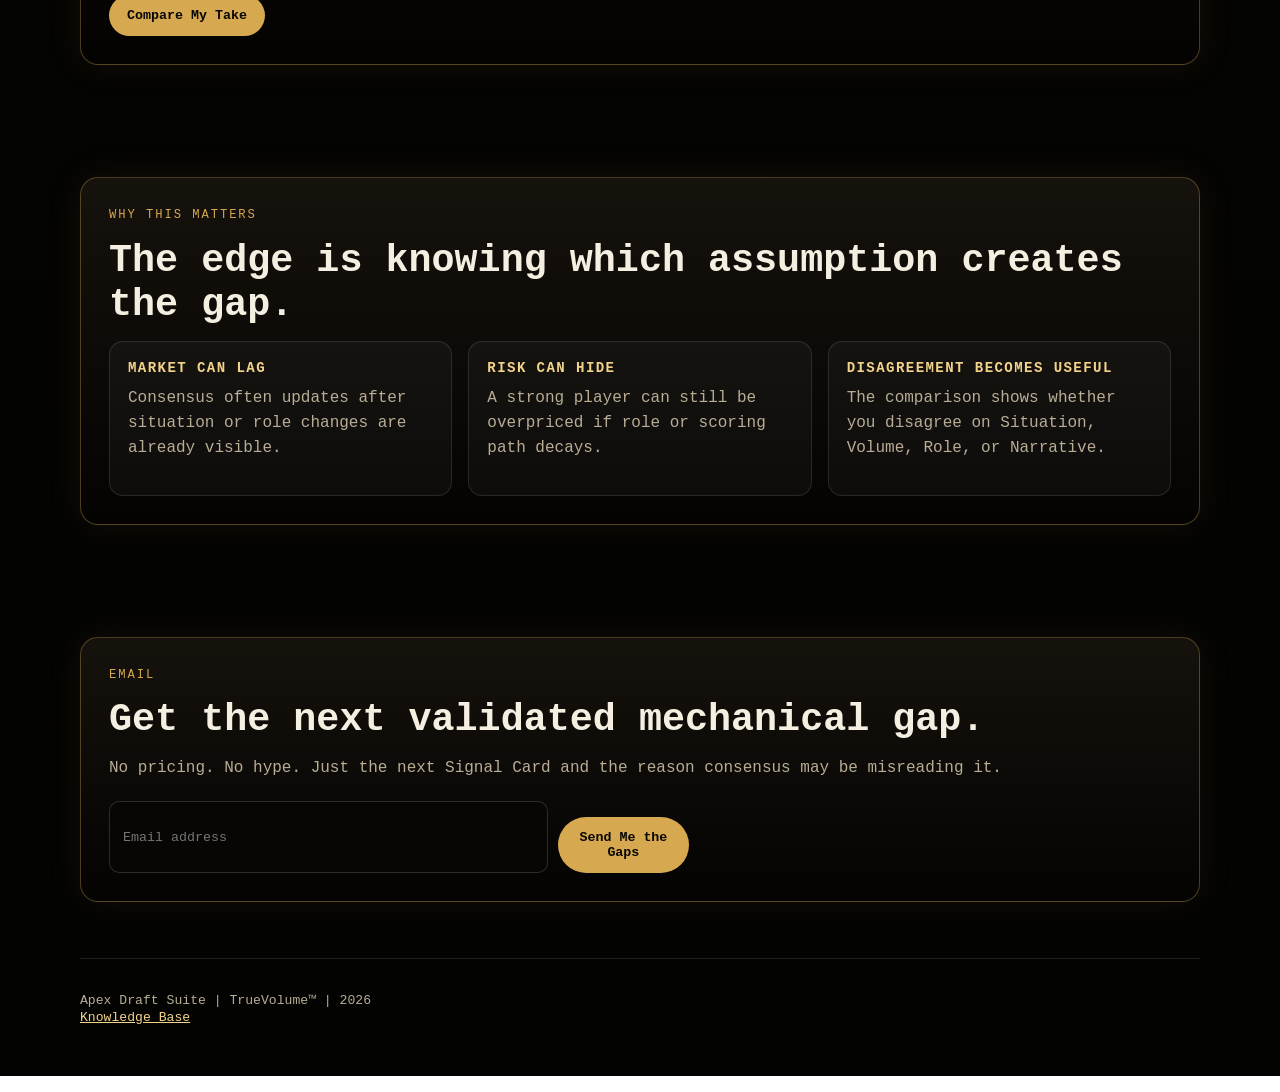
==== commit 05803669: "Update index.html" ====
--- a/index.html
+++ b/index.html
@@ -408,7 +408,7 @@
 </section>
 <footer>
   Apex Draft Suite | TrueVolume™ | 2026
-  html <p><a href="/kb.html" style="color:var(--gold2);">Knowledge Base</a></p>
+ <p><a href="/kb.html" style="color:var(--gold2);">Knowledge Base</a></p>
 </footer>
 <script>
 const players = [
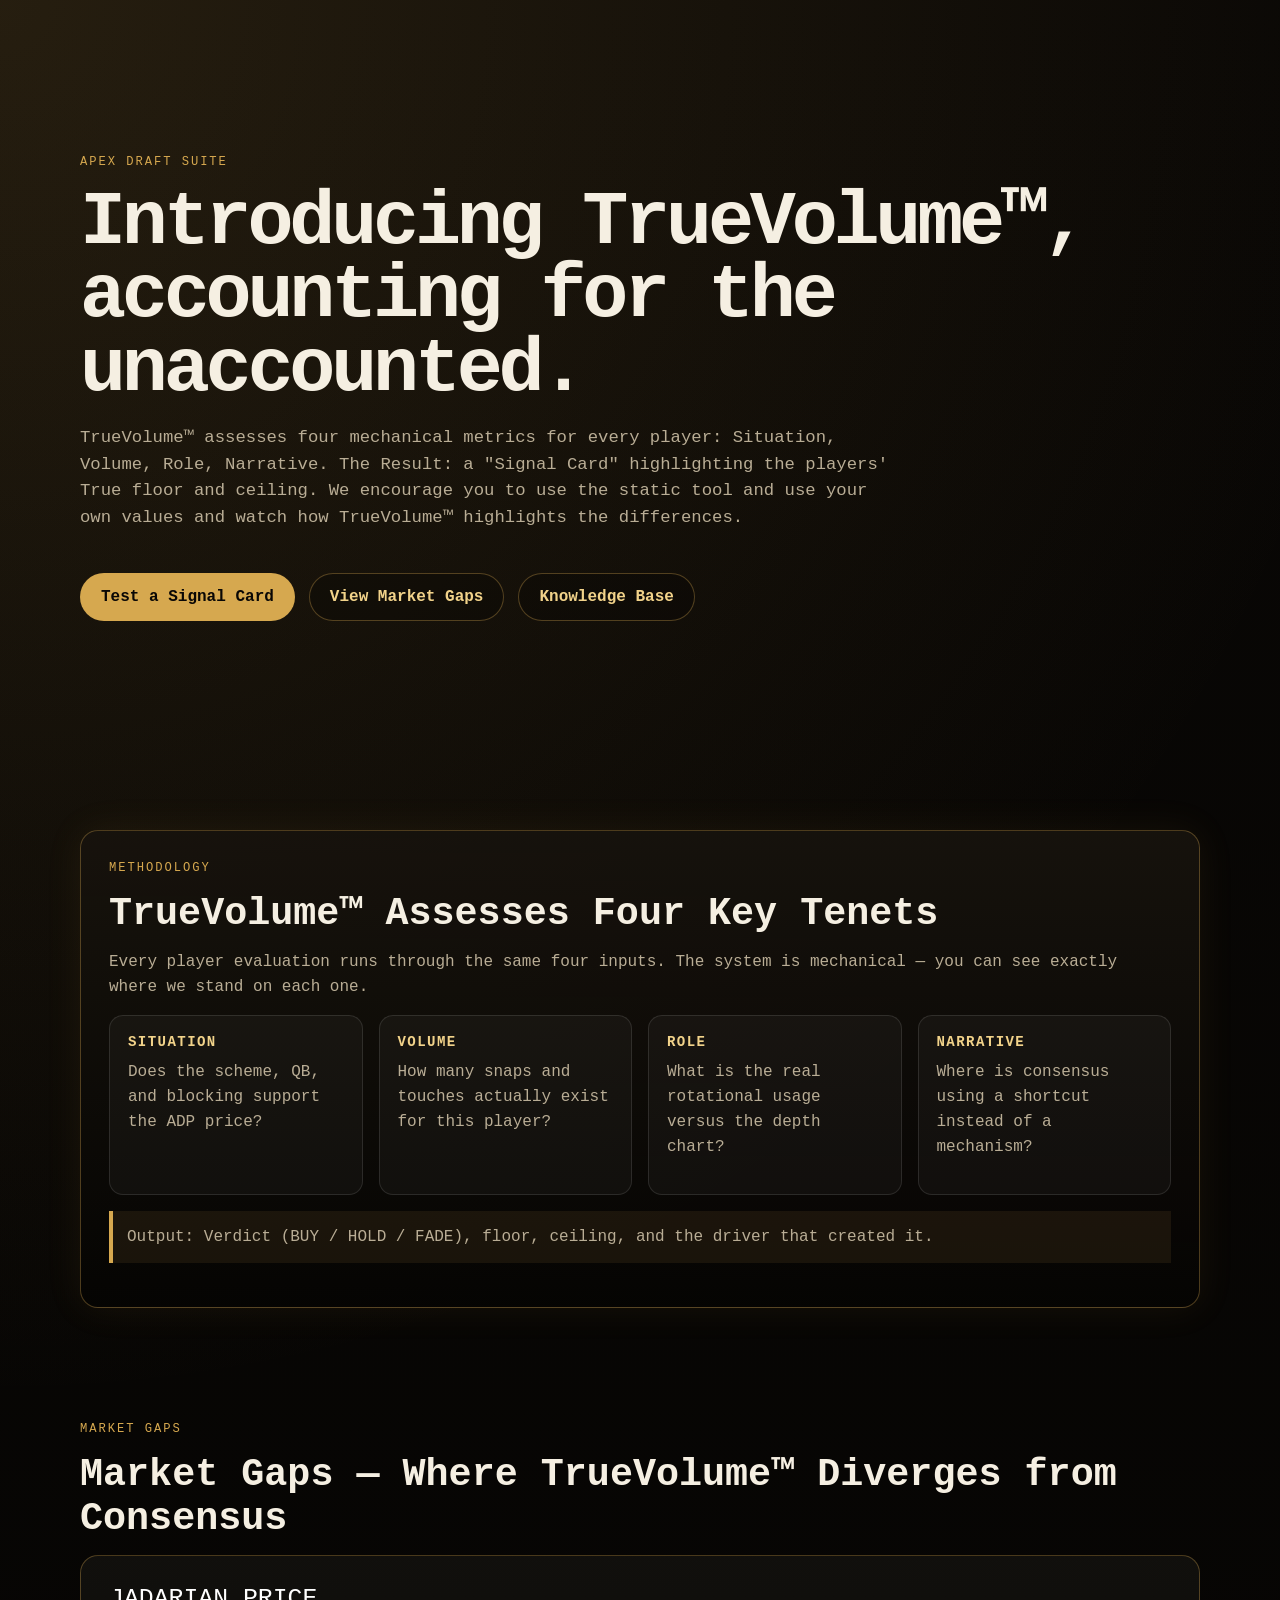
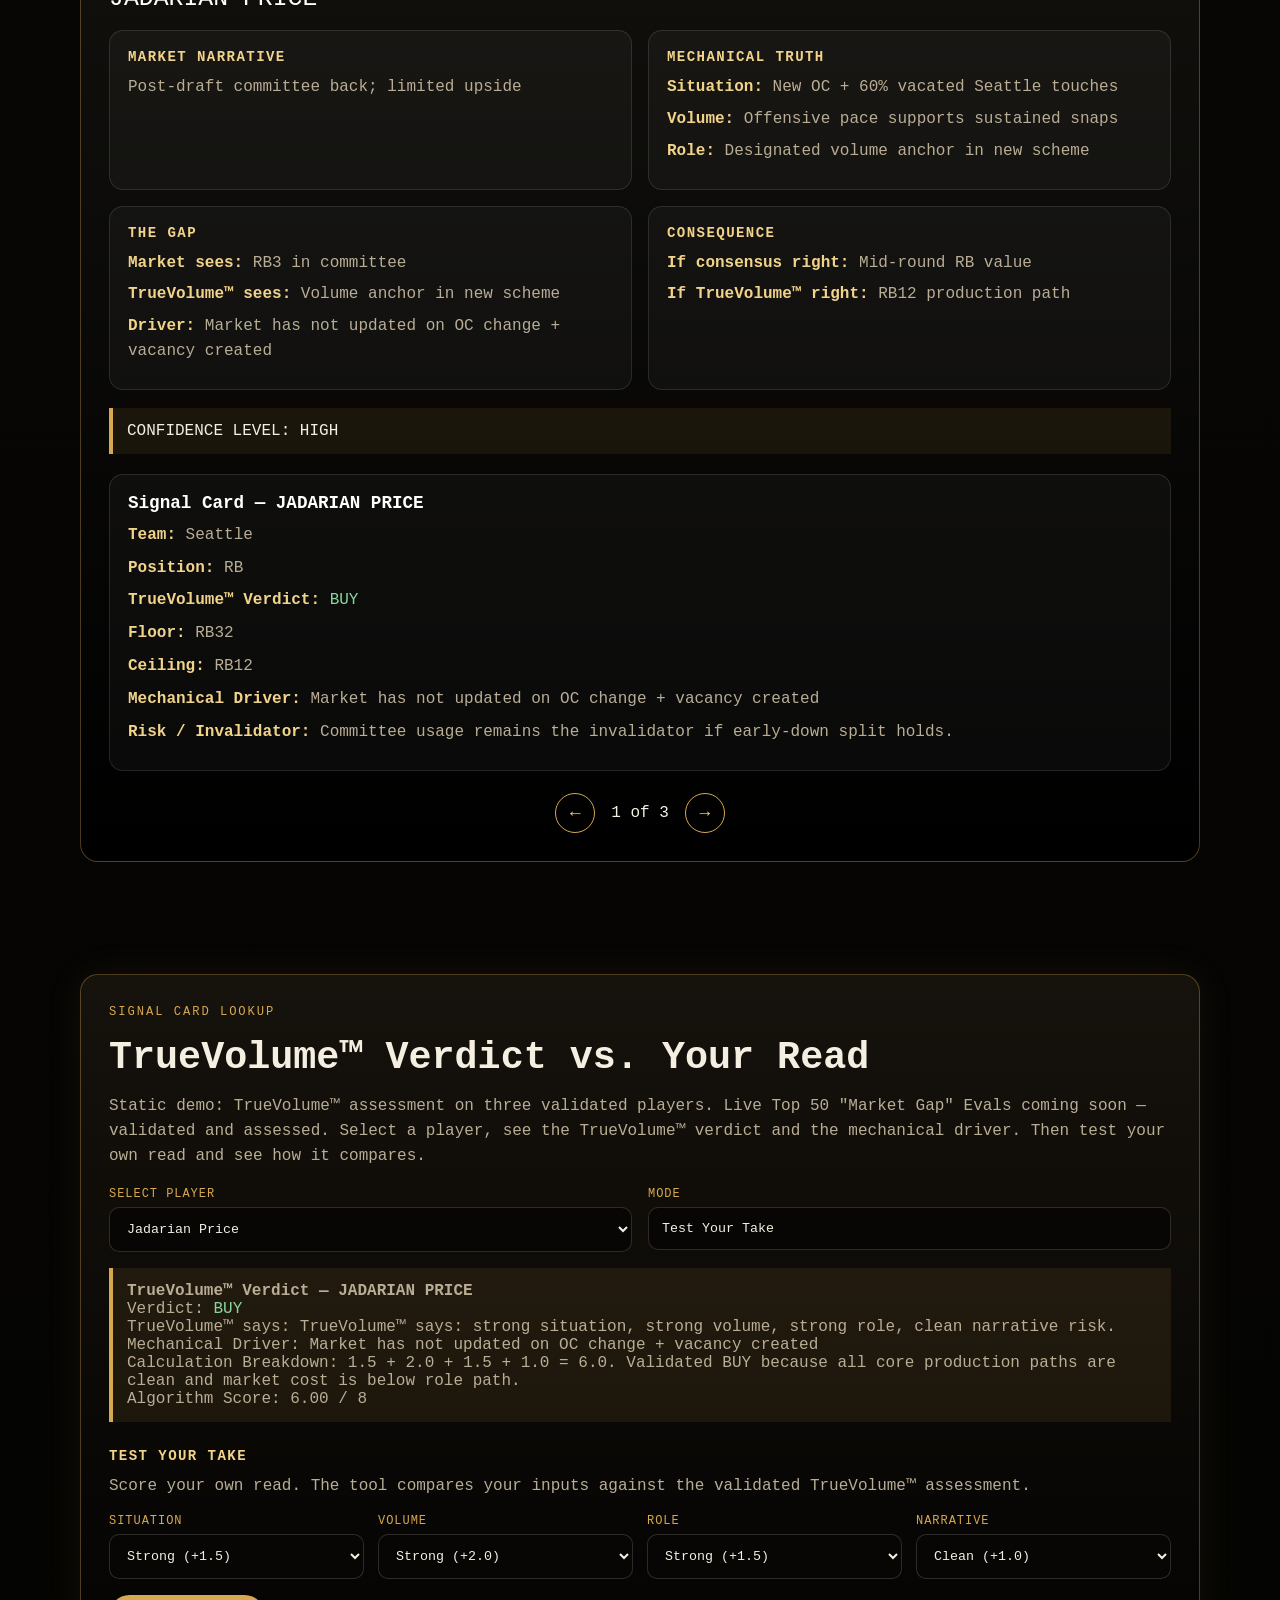
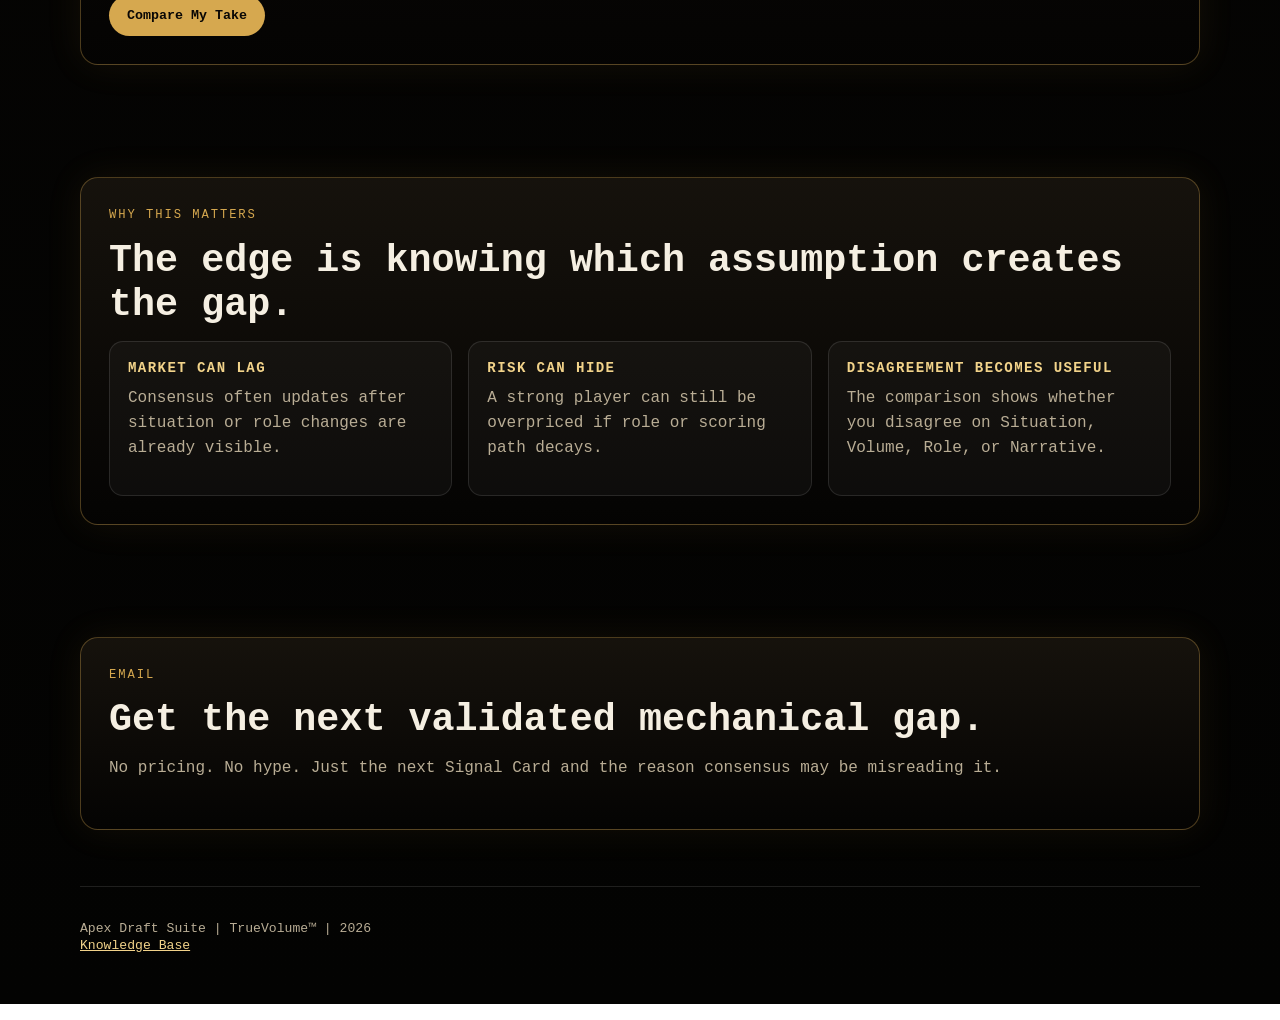
==== commit 6b31d5c1: "Update index.html" ====
--- a/index.html
+++ b/index.html
@@ -399,10 +399,9 @@
     <p class="kicker">Email</p>
     <h2>Get the next validated mechanical gap.</h2>
     <p>No pricing. No hype. Just the next Signal Card and the reason consensus may be misreading it.</p>
-    <form class="email-form" action="#" method="post">
-      <input type="email" name="email" placeholder="Email address" required />
-      <button class="submit" type="submit">Send Me the Gaps</button>
-    </form>
+    <div class="email-form">
+      <script async data-uid="80e9adbd38" src="https://apex-draft-suite.kit.com/80e9adbd38/index.js"></script>
+    </div>
     
   </div>
 </section>
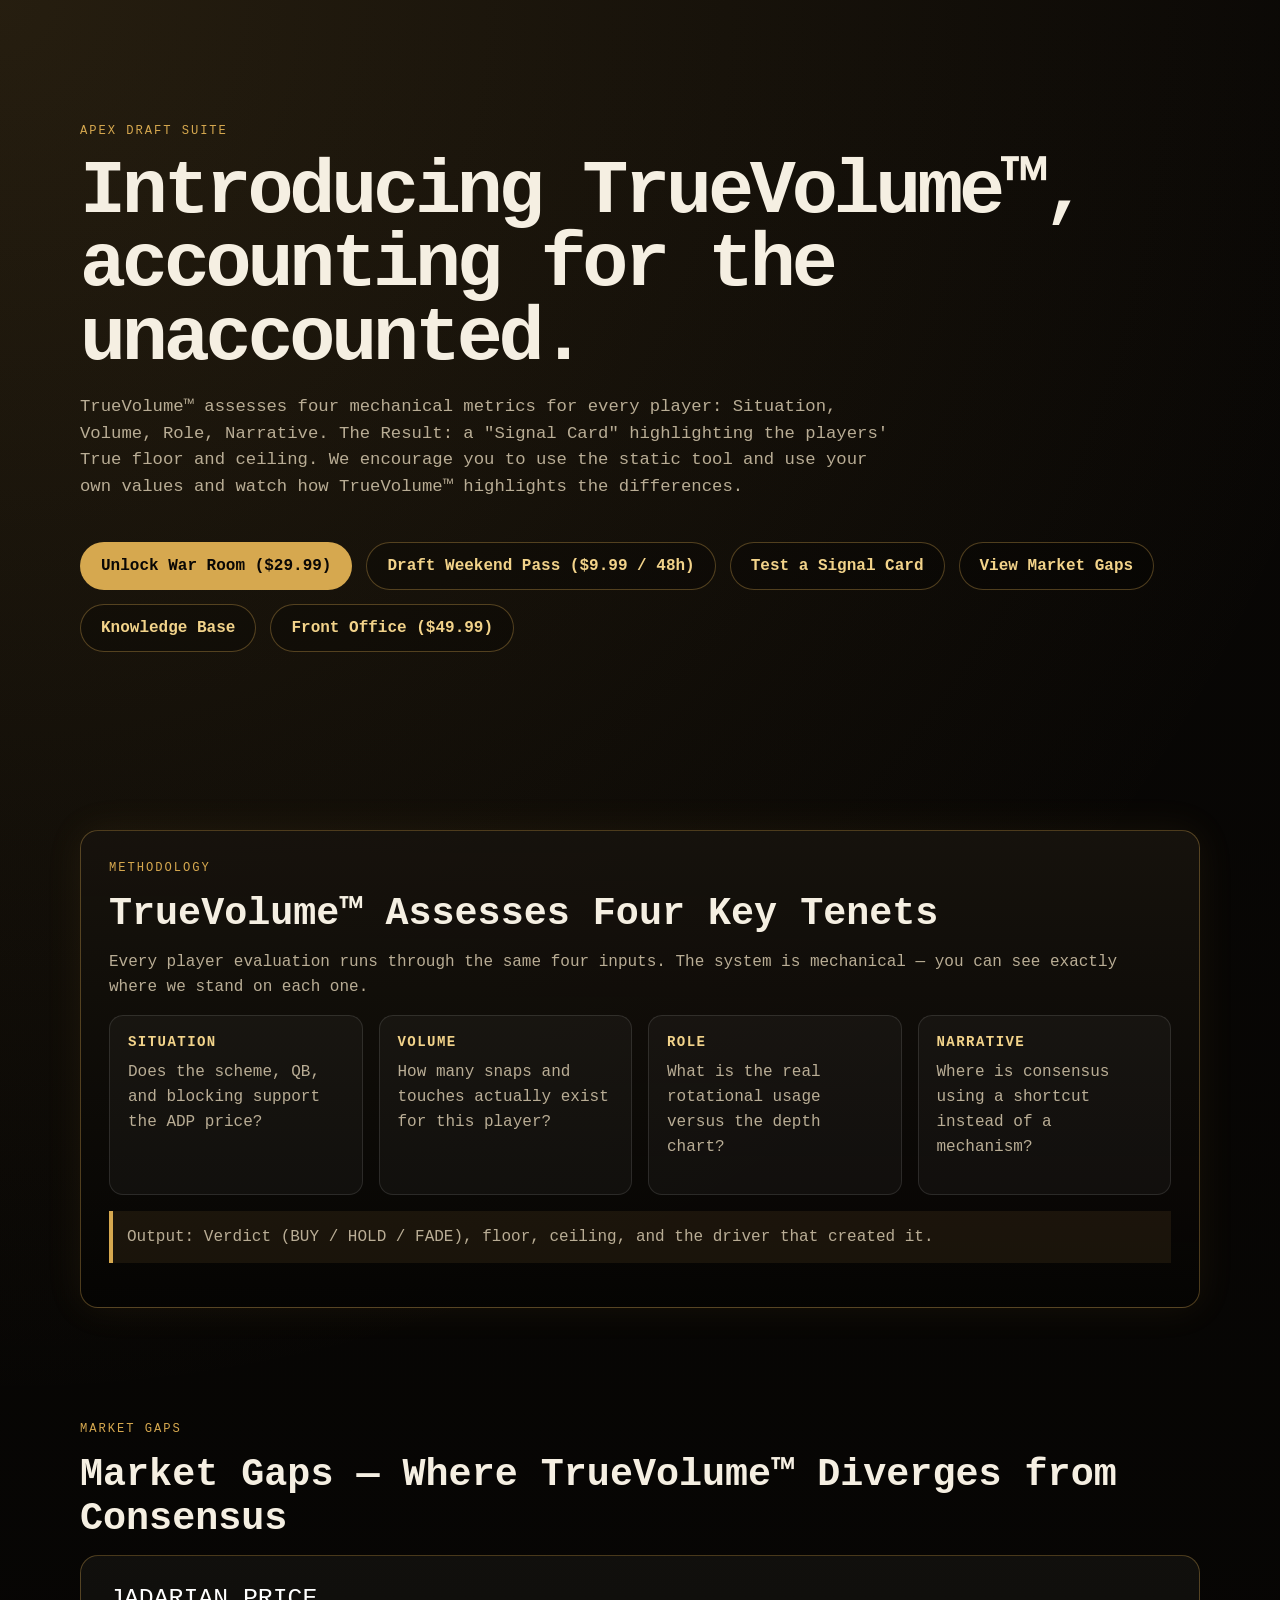
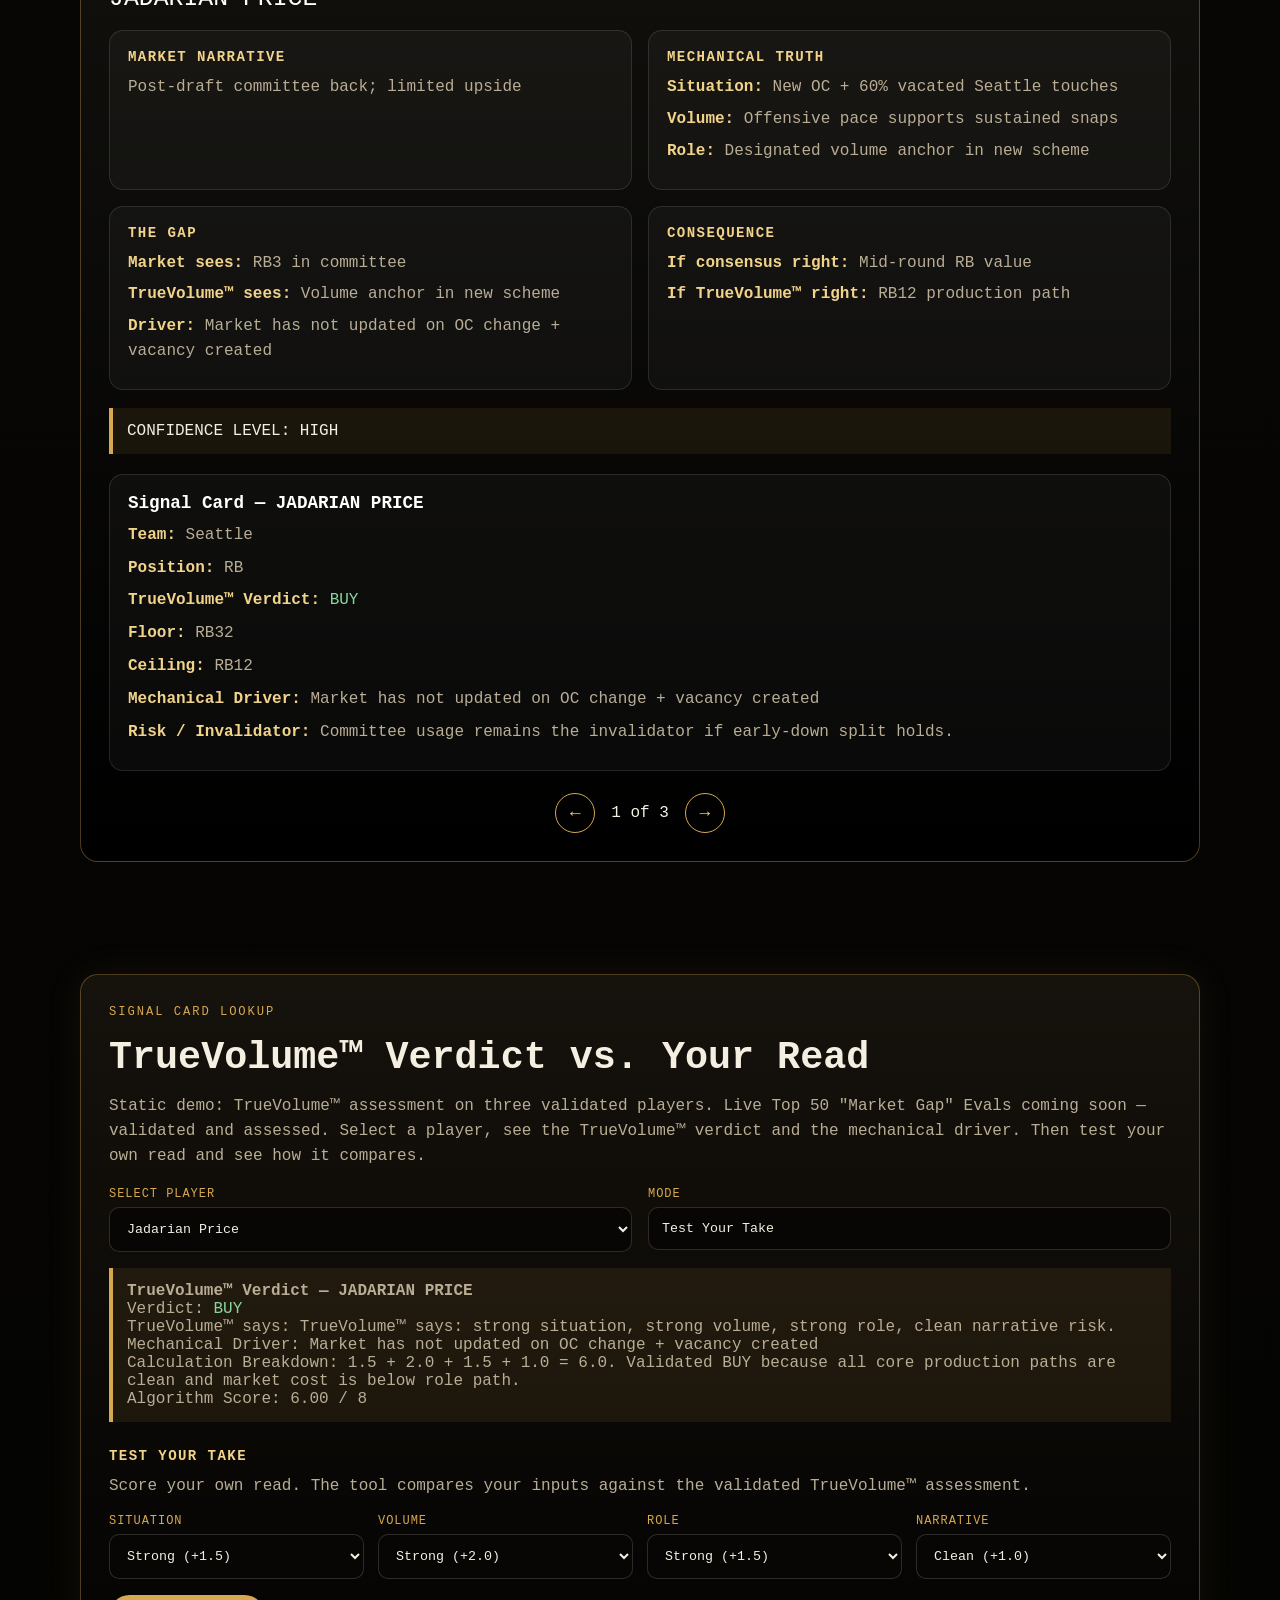
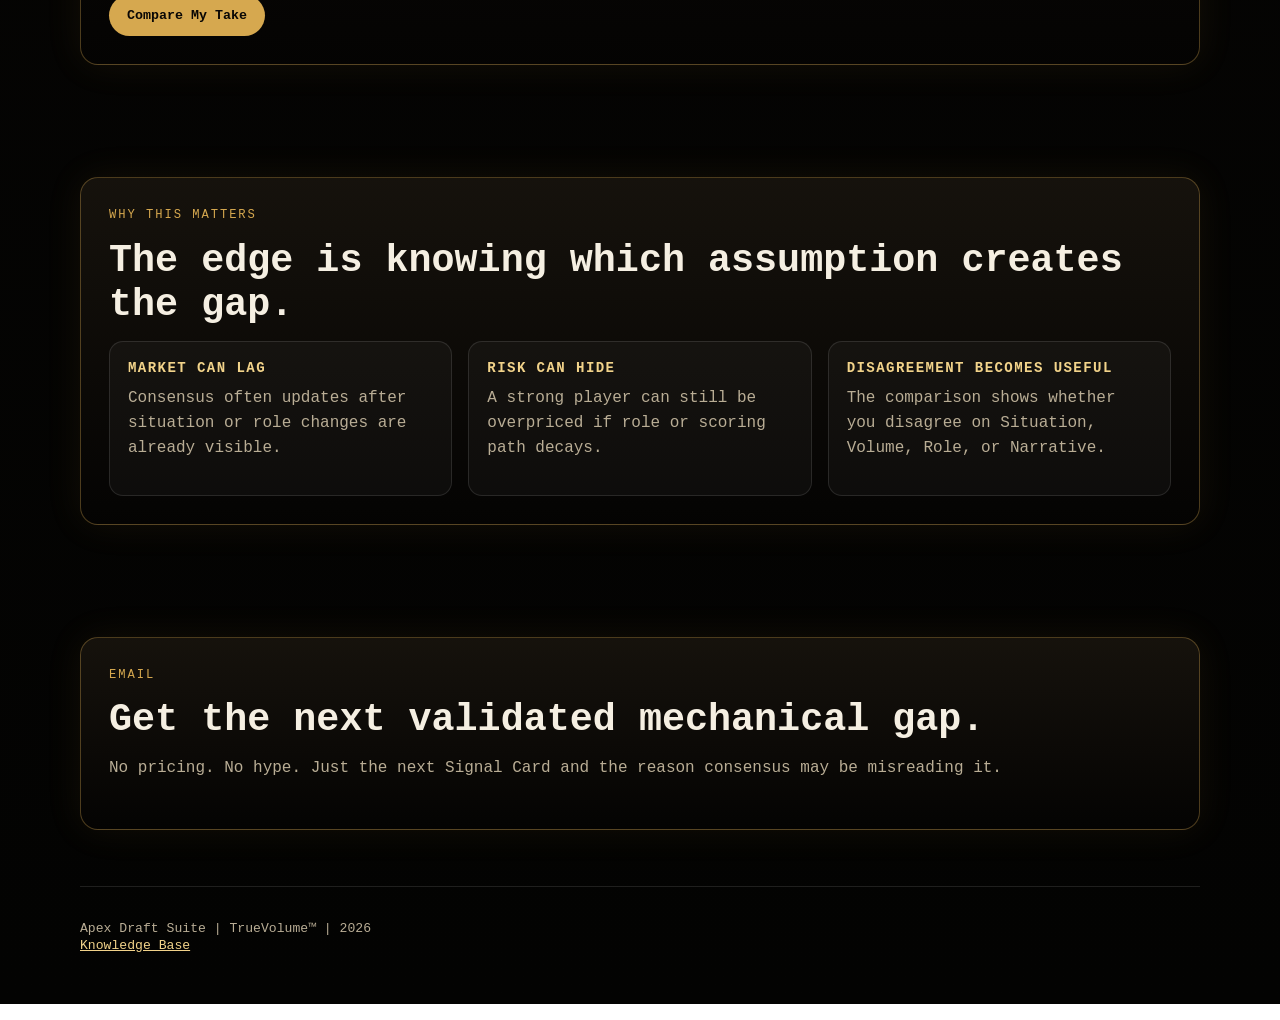
==== commit e244489c: "Update index.html" ====
--- a/index.html
+++ b/index.html
@@ -260,9 +260,12 @@
     We encourage you to use the static tool and use your own values and watch how TrueVolume™ highlights the differences.
   </p>
   <div class="cta-row">
-    <a class="btn btn-primary" href="#lookup">Test a Signal Card</a>
+    <a class="btn btn-primary" href="https://buy.stripe.com/test_fZudR9agta6H1KW8LC6J201" target="_blank" rel="noopener">Unlock War Room ($29.99)</a>
+    <a class="btn btn-secondary" href="https://buy.stripe.com/test_9B6cN5dsF7Yz9do9PG6J202" target="_blank" rel="noopener">Draft Weekend Pass ($9.99 / 48h)</a>
+    <a class="btn btn-secondary" href="#lookup">Test a Signal Card</a>
     <a class="btn btn-secondary" href="#market-gaps">View Market Gaps</a>
     <a class="btn btn-secondary" href="/kb.html">Knowledge Base</a>
+    <a class="btn btn-secondary" href="https://buy.stripe.com/test_5kQ28rcoB2Ef1KWaTK6J200" target="_blank" rel="noopener">Front Office ($49.99)</a>
   </div>
 </section>
 <section>
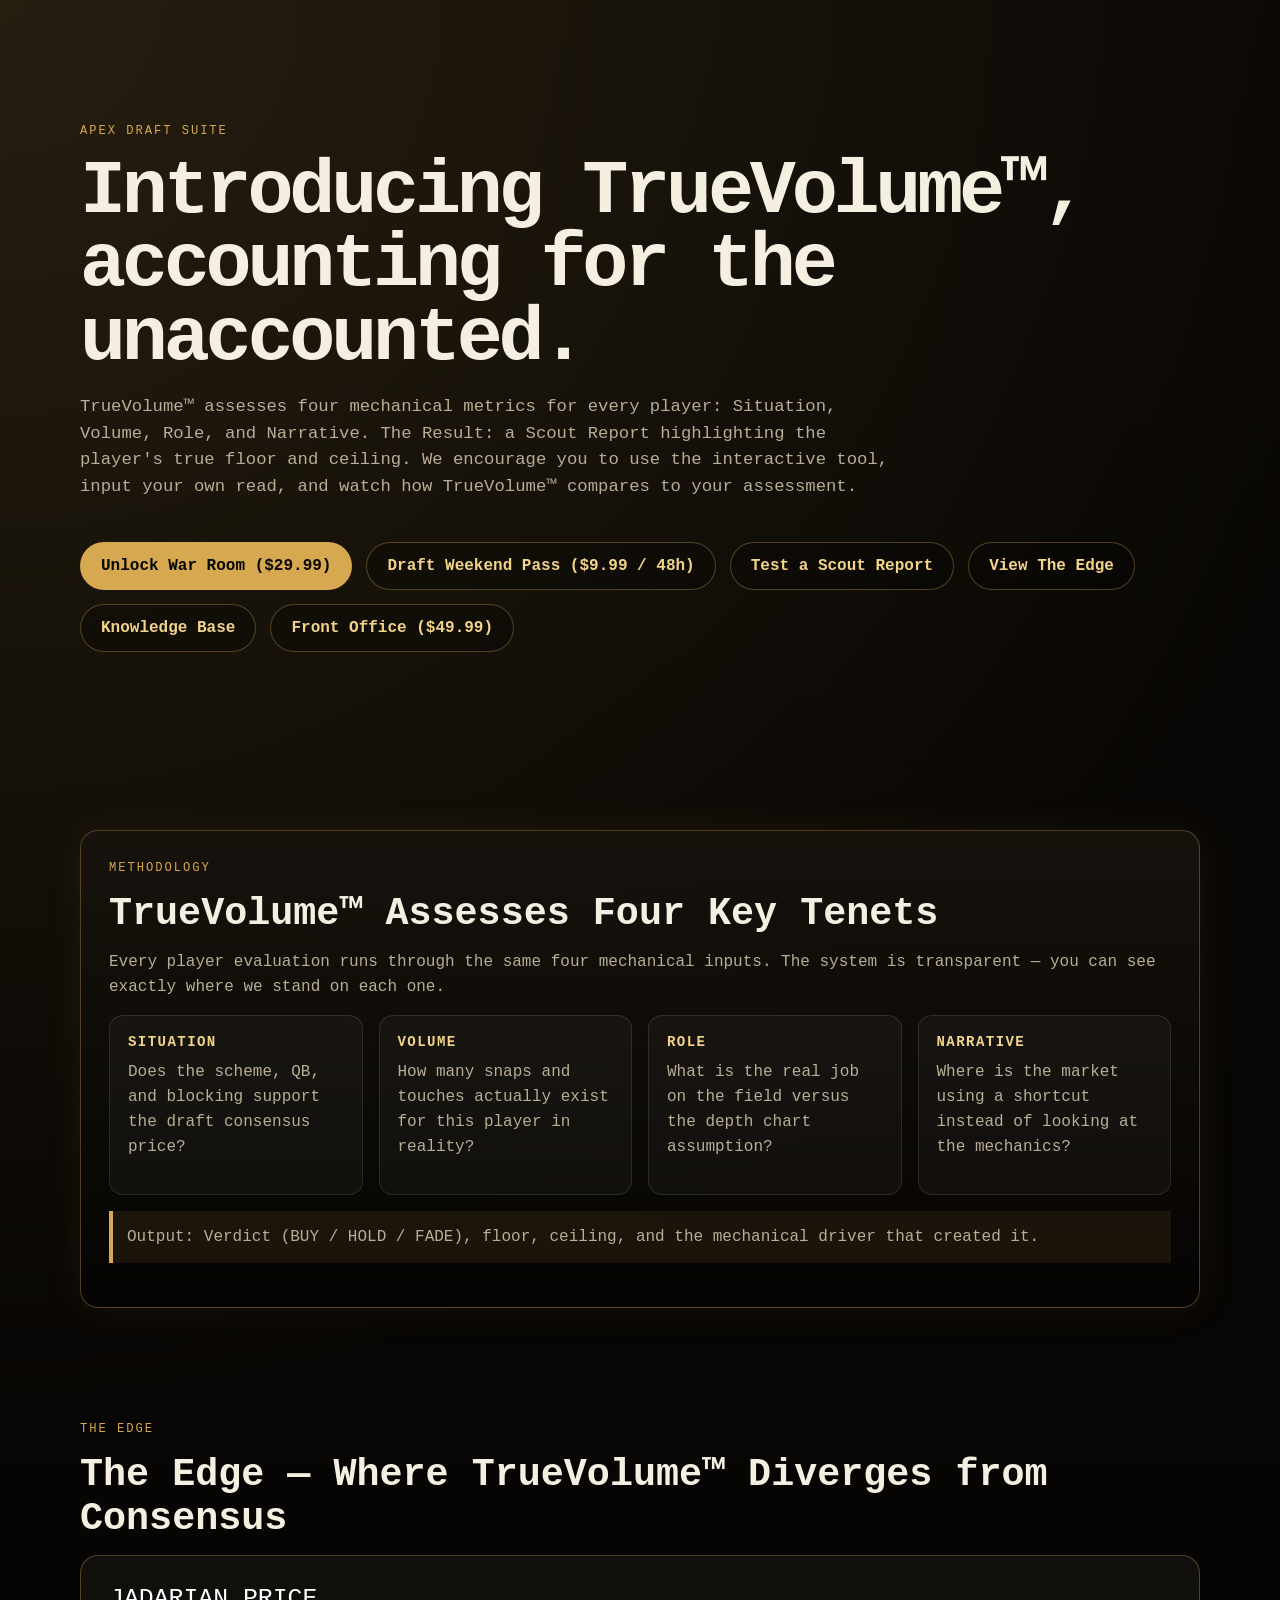
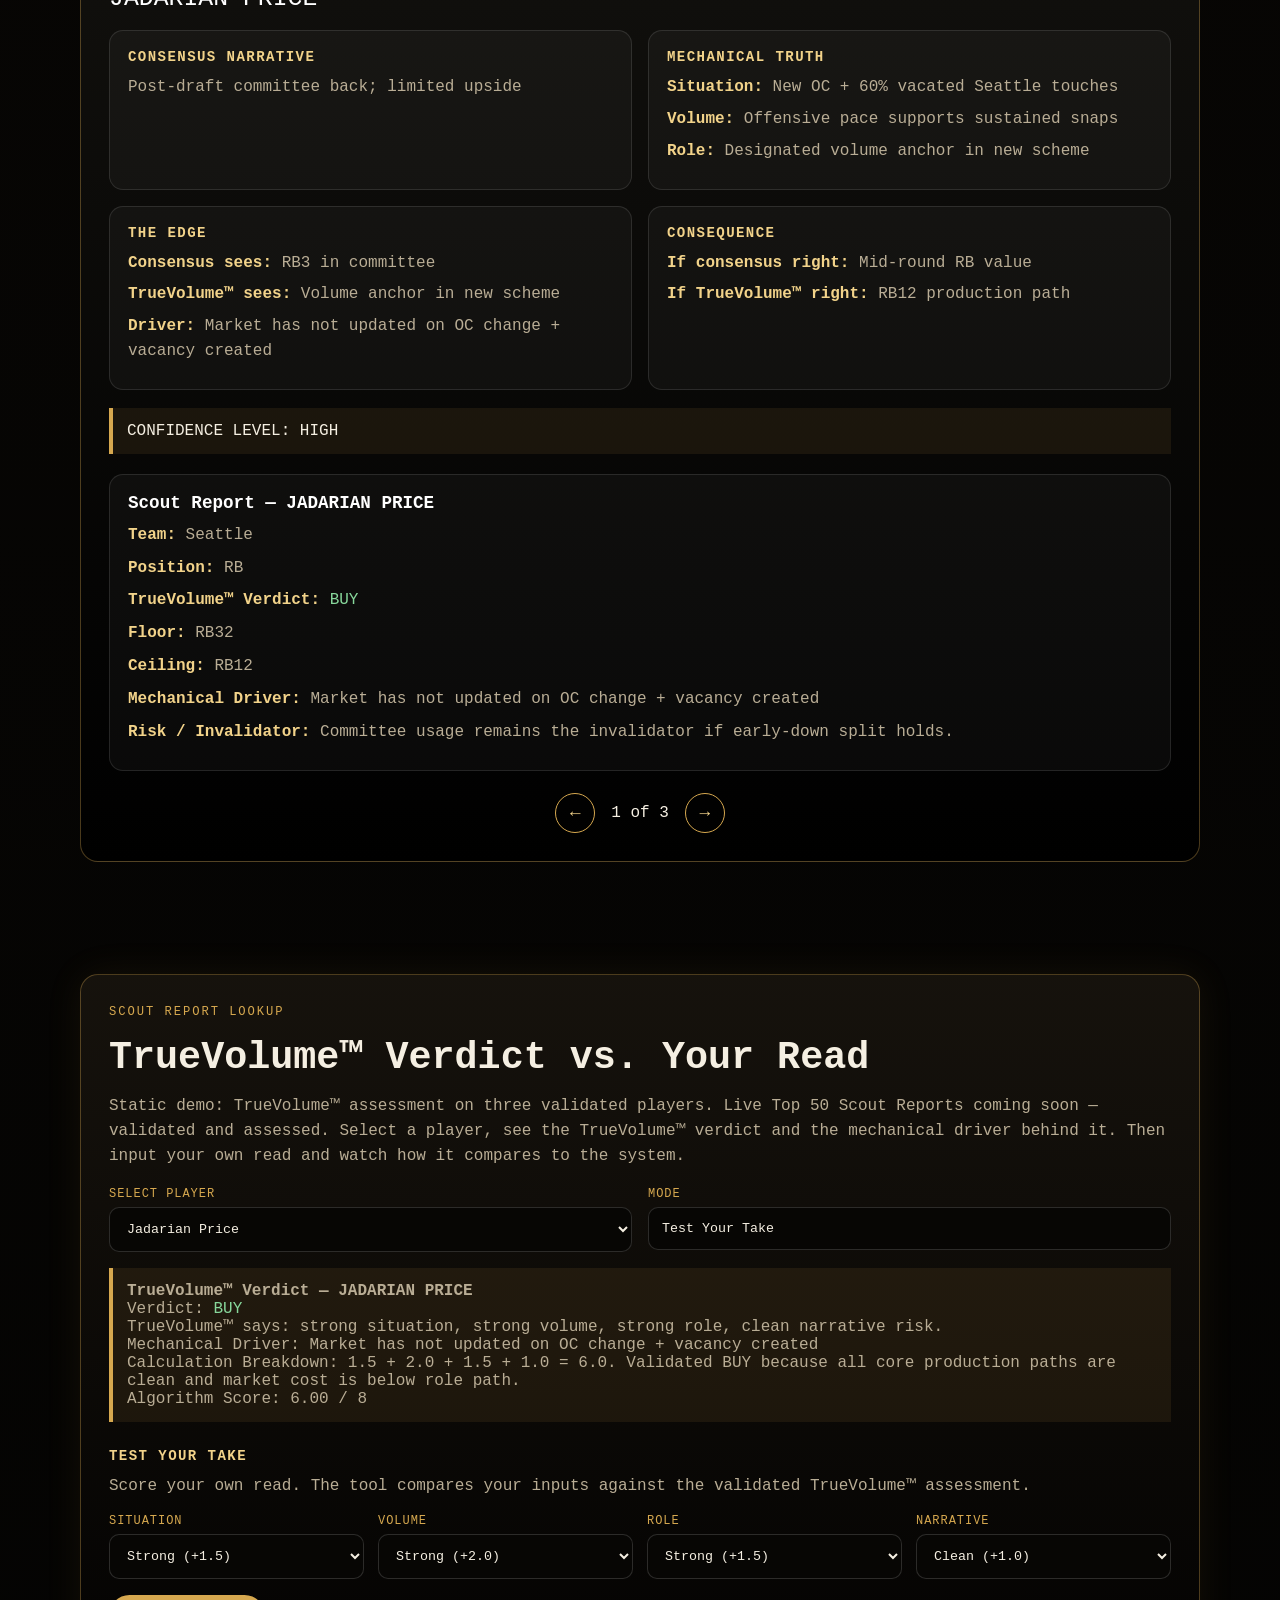
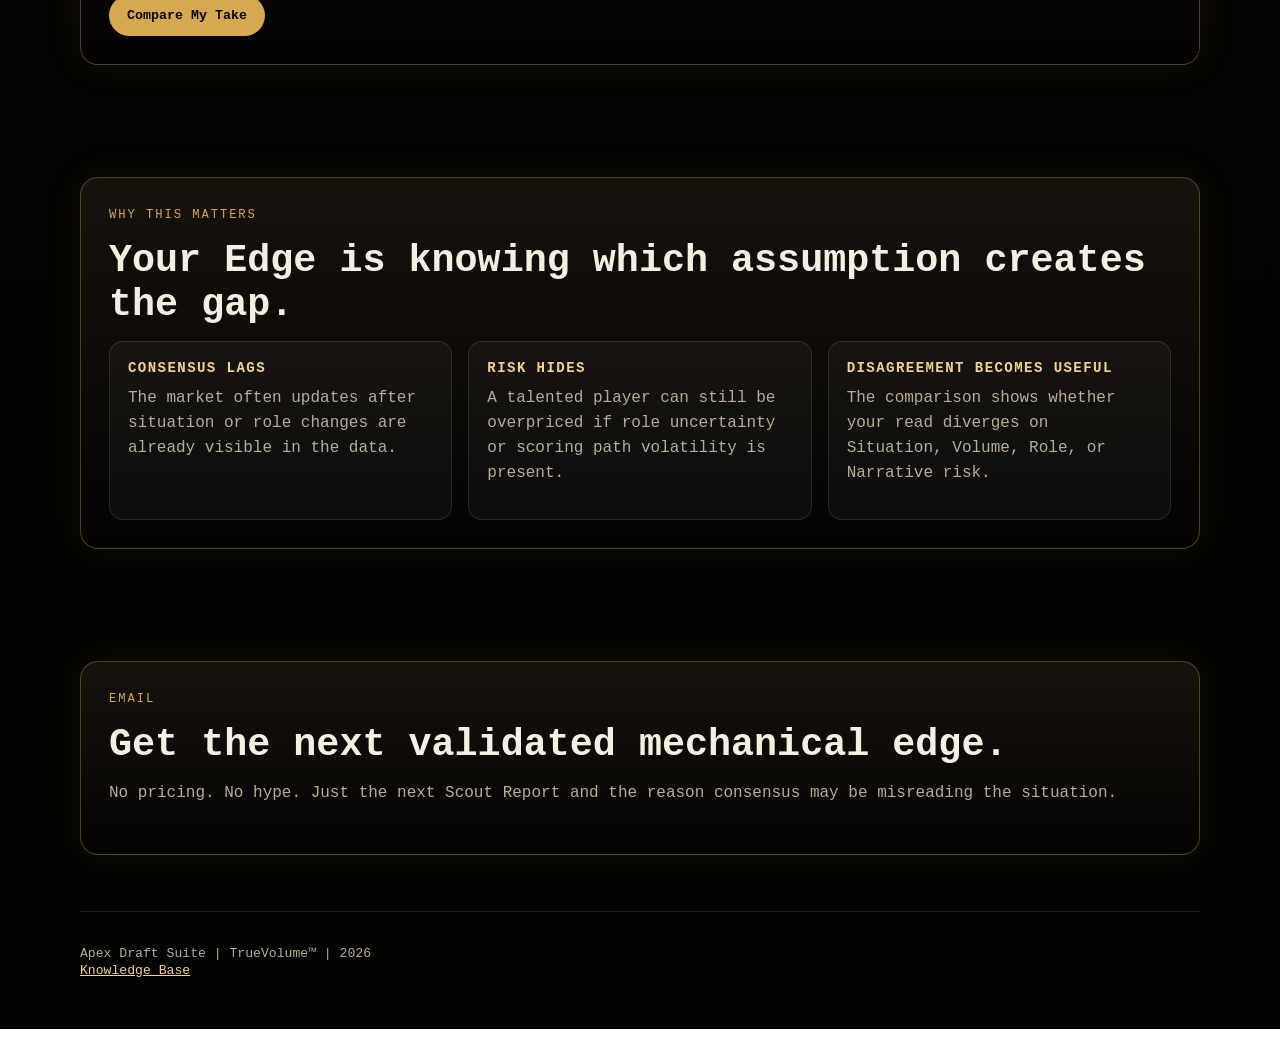
==== commit fc0e0173: "Update index.html" ====
--- a/index.html
+++ b/index.html
@@ -1,613 +1,612 @@
 <!DOCTYPE html>
 <html lang="en">
 <head>
-  <meta charset="UTF-8" />
-  <meta name="viewport" content="width=device-width, initial-scale=1.0" />
-  <title>Apex Draft Suite | TrueVolume™</title>
-  <style>
-    :root {
-      --bg:#050403;
-      --panel:#11100d;
-      --panel2:#17130d;
-      --gold:#d6a84f;
-      --gold2:#f2d38a;
-      --text:#f5efe2;
-      --muted:#b9ad95;
-      --line:rgba(214,168,79,.34);
-      --soft:rgba(214,168,79,.09);
-      --danger:#e27a62;
-      --green:#87d79b;
-    }
-    * { box-sizing:border-box; }
-    body {
-      margin:0;
-      background:
-        radial-gradient(circle at top left, rgba(214,168,79,.14), transparent 32%),
-        linear-gradient(180deg, #090705 0%, #030302 100%);
-      color:var(--text);
-      font-family:ui-monospace, SFMono-Regular, Menlo, Monaco, Consolas, monospace;
-    }
-    section {
-      width:min(1120px, 92%);
-      margin:0 auto;
-      padding:56px 0;
-    }
-    h1,h2,h3,p { margin-top:0; }
-    h1 {
-      font-size:clamp(2.35rem, 6vw, 5.2rem);
-      line-height:.96;
-      letter-spacing:-.055em;
-      margin-bottom:18px;
-    }
-    h2 {
-      font-size:clamp(1.55rem, 3vw, 2.5rem);
-      margin-bottom:14px;
-    }
-    h3 {
-      color:var(--gold2);
-      font-size:.88rem;
-      letter-spacing:.1em;
-      text-transform:uppercase;
-      margin-bottom:10px;
-    }
-    p {
-      color:var(--muted);
-      line-height:1.55;
-    }
-    .hero {
-      min-height:86vh;
-      display:flex;
-      flex-direction:column;
-      justify-content:center;
-    }
-    .kicker {
-      color:var(--gold);
-      letter-spacing:.16em;
-      font-size:.76rem;
-      text-transform:uppercase;
-      margin-bottom:14px;
-    }
-    .hero-copy {
-      max-width:820px;
-      font-size:1.08rem;
-    }
-    .cta-row {
-      display:flex;
-      gap:14px;
-      flex-wrap:wrap;
-      margin-top:24px;
-    }
-    .btn {
-      display:inline-block;
-      padding:14px 20px;
-      border-radius:999px;
-      text-decoration:none;
-      font-weight:900;
-      border:1px solid var(--line);
-    }
-    .btn-primary {
-      background:var(--gold);
-      color:#090705;
-    }
-    .btn-secondary {
-      color:var(--gold2);
-      background:rgba(0,0,0,.22);
-    }
-    .panel {
-      border:1px solid var(--line);
-      border-radius:18px;
-      background:linear-gradient(180deg, rgba(23,19,13,.95), rgba(5,4,3,.82));
-      padding:28px;
-      box-shadow:0 0 38px rgba(214,168,79,.08);
-    }
-    .grid-4,.grid-3,.grid-2 {
-      display:grid;
-      gap:16px;
-    }
-    .grid-4 { grid-template-columns:repeat(4,1fr); }
-    .grid-3 { grid-template-columns:repeat(3,1fr); }
-    .grid-2 { grid-template-columns:repeat(2,1fr); }
-    .mini-card,.bb-panel,.signal-card {
-      border:1px solid rgba(255,255,255,.11);
-      border-radius:14px;
-      background:rgba(255,255,255,.035);
-      padding:18px;
-    }
-    .mini-card strong,
-    .field b,
-    .bb-panel b {
-      color:var(--gold2);
-    }
-    .market-gap-rotator {
-      border:1px solid var(--line);
-      border-radius:18px;
-      padding:28px;
-      background:linear-gradient(180deg, rgba(17,16,13,.98), rgba(0,0,0,.88));
-    }
-    .bb-player {
-      color:#fff;
-      font-size:1.55rem;
-      margin-bottom:18px;
-    }
-    .bb-grid {
-      display:grid;
-      grid-template-columns:1fr 1fr;
-      gap:16px;
-    }
-    .bb-panel p {
-      margin:7px 0;
-    }
-    .bb-confidence {
-      margin-top:18px;
-      padding:14px;
-      border-left:4px solid var(--gold);
-      background:var(--soft);
-    }
-    .bb-controls {
-      display:flex;
-      justify-content:center;
-      align-items:center;
-      gap:16px;
-      margin-top:22px;
-    }
-    .bb-arrow {
-      width:40px;
-      height:40px;
-      border-radius:50%;
-      border:1px solid var(--gold);
-      background:transparent;
-      color:var(--gold2);
-      cursor:pointer;
-      font-size:1.1rem;
-    }
-    .signal-card h3 {
-      color:#fff;
-      font-size:1.1rem;
-      letter-spacing:0;
-      text-transform:none;
-    }
-    .field {
-      margin:8px 0;
-      color:var(--muted);
-    }
-    label {
-      display:block;
-      font-size:.75rem;
-      color:var(--gold);
-      letter-spacing:.08em;
-      text-transform:uppercase;
-      margin-bottom:6px;
-    }
-    input,select {
-      width:100%;
-      padding:13px;
-      border-radius:10px;
-      border:1px solid rgba(255,255,255,.15);
-      background:#070604;
-      color:var(--text);
-      font-family:inherit;
-    }
-    .lookup-grid {
-      display:grid;
-      grid-template-columns:1fr 1fr;
-      gap:16px;
-      margin-top:18px;
-    }
-    .test-grid {
-      display:grid;
-      grid-template-columns:repeat(4,1fr);
-      gap:14px;
-      margin-top:16px;
-    }
-    .submit {
-      display:inline-block;
-      margin-top:16px;
-      padding:13px 18px;
-      border:0;
-      border-radius:999px;
-      background:var(--gold);
-      color:#090705;
-      font-weight:900;
-      cursor:pointer;
-      font-family:inherit;
-    }
-    .comparison {
-      display:grid;
-      grid-template-columns:1fr 1fr;
-      gap:16px;
-      margin-top:20px;
-    }
-    .verdict-buy { color:var(--green); }
-    .verdict-hold { color:var(--gold2); }
-    .verdict-fade { color:var(--danger); }
-    .notice {
-      border-left:4px solid var(--gold);
-      background:var(--soft);
-      padding:14px;
-      margin-top:16px;
-      color:var(--muted);
-    }
-    .email-form {
-      display:flex;
-      gap:10px;
-      max-width:580px;
-      margin-top:20px;
-    }
-    footer {
-      width:min(1120px,92%);
-      margin:0 auto;
-      padding:34px 0;
-      border-top:1px solid rgba(255,255,255,.11);
-      color:var(--muted);
-      font-size:.82rem;
-    }
-    @media (max-width:850px) {
-      .hero { min-height:auto; padding-top:80px; }
-      .grid-4,.grid-3,.grid-2,.bb-grid,.lookup-grid,.test-grid,.comparison {
-        grid-template-columns:1fr;
-      }
-      .email-form { flex-direction:column; }
-    }
-  </style>
+ <meta charset="UTF-8" />
+ <meta name="viewport" content="width=device-width, initial-scale=1.0" />
+ <title>Apex Draft Suite | TrueVolume™</title>
+ <style>
+ :root {
+ --bg:#050403;
+ --panel:#11100d;
+ --panel2:#17130d;
+ --gold:#d6a84f;
+ --gold2:#f2d38a;
+ --text:#f5efe2;
+ --muted:#b9ad95;
+ --line:rgba(214,168,79,.34);
+ --soft:rgba(214,168,79,.09);
+ --danger:#e27a62;
+ --green:#87d79b;
+ }
+ * { box-sizing:border-box; }
+ body {
+ margin:0;
+ background:
+ radial-gradient(circle at top left, rgba(214,168,79,.14), transparent 32%),
+ linear-gradient(180deg, #090705 0%, #030302 100%);
+ color:var(--text);
+ font-family:ui-monospace, SFMono-Regular, Menlo, Monaco, Consolas, monospace;
+ }
+ section {
+ width:min(1120px, 92%);
+ margin:0 auto;
+ padding:56px 0;
+ }
+ h1,h2,h3,p { margin-top:0; }
+ h1 {
+ font-size:clamp(2.35rem, 6vw, 5.2rem);
+ line-height:.96;
+ letter-spacing:-.055em;
+ margin-bottom:18px;
+ }
+ h2 {
+ font-size:clamp(1.55rem, 3vw, 2.5rem);
+ margin-bottom:14px;
+ }
+ h3 {
+ color:var(--gold2);
+ font-size:.88rem;
+ letter-spacing:.1em;
+ text-transform:uppercase;
+ margin-bottom:10px;
+ }
+ p {
+ color:var(--muted);
+ line-height:1.55;
+ }
+ .hero {
+ min-height:86vh;
+ display:flex;
+ flex-direction:column;
+ justify-content:center;
+ }
+ .kicker {
+ color:var(--gold);
+ letter-spacing:.16em;
+ font-size:.76rem;
+ text-transform:uppercase;
+ margin-bottom:14px;
+ }
+ .hero-copy {
+ max-width:820px;
+ font-size:1.08rem;
+ }
+ .cta-row {
+ display:flex;
+ gap:14px;
+ flex-wrap:wrap;
+ margin-top:24px;
+ }
+ .btn {
+ display:inline-block;
+ padding:14px 20px;
+ border-radius:999px;
+ text-decoration:none;
+ font-weight:900;
+ border:1px solid var(--line);
+ }
+ .btn-primary {
+ background:var(--gold);
+ color:#090705;
+ }
+ .btn-secondary {
+ color:var(--gold2);
+ background:rgba(0,0,0,.22);
+ }
+ .panel {
+ border:1px solid var(--line);
+ border-radius:18px;
+ background:linear-gradient(180deg, rgba(23,19,13,.95), rgba(5,4,3,.82));
+ padding:28px;
+ box-shadow:0 0 38px rgba(214,168,79,.08);
+ }
+ .grid-4,.grid-3,.grid-2 {
+ display:grid;
+ gap:16px;
+ }
+ .grid-4 { grid-template-columns:repeat(4,1fr); }
+ .grid-3 { grid-template-columns:repeat(3,1fr); }
+ .grid-2 { grid-template-columns:repeat(2,1fr); }
+ .mini-card,.bb-panel,.scout-report {
+ border:1px solid rgba(255,255,255,.11);
+ border-radius:14px;
+ background:rgba(255,255,255,.035);
+ padding:18px;
+ }
+ .mini-card strong,
+ .field b,
+ .bb-panel b {
+ color:var(--gold2);
+ }
+ .edge-rotator {
+ border:1px solid var(--line);
+ border-radius:18px;
+ padding:28px;
+ background:linear-gradient(180deg, rgba(17,16,13,.98), rgba(0,0,0,.88));
+ }
+ .bb-player {
+ color:#fff;
+ font-size:1.55rem;
+ margin-bottom:18px;
+ }
+ .bb-grid {
+ display:grid;
+ grid-template-columns:1fr 1fr;
+ gap:16px;
+ }
+ .bb-panel p {
+ margin:7px 0;
+ }
+ .bb-confidence {
+ margin-top:18px;
+ padding:14px;
+ border-left:4px solid var(--gold);
+ background:var(--soft);
+ }
+ .bb-controls {
+ display:flex;
+ justify-content:center;
+ align-items:center;
+ gap:16px;
+ margin-top:22px;
+ }
+ .bb-arrow {
+ width:40px;
+ height:40px;
+ border-radius:50%;
+ border:1px solid var(--gold);
+ background:transparent;
+ color:var(--gold2);
+ cursor:pointer;
+ font-size:1.1rem;
+ }
+ .scout-report h3 {
+ color:#fff;
+ font-size:1.1rem;
+ letter-spacing:0;
+ text-transform:none;
+ }
+ .field {
+ margin:8px 0;
+ color:var(--muted);
+ }
+ label {
+ display:block;
+ font-size:.75rem;
+ color:var(--gold);
+ letter-spacing:.08em;
+ text-transform:uppercase;
+ margin-bottom:6px;
+ }
+ input,select {
+ width:100%;
+ padding:13px;
+ border-radius:10px;
+ border:1px solid rgba(255,255,255,.15);
+ background:#070604;
+ color:var(--text);
+ font-family:inherit;
+ }
+ .lookup-grid {
+ display:grid;
+ grid-template-columns:1fr 1fr;
+ gap:16px;
+ margin-top:18px;
+ }
+ .test-grid {
+ display:grid;
+ grid-template-columns:repeat(4,1fr);
+ gap:14px;
+ margin-top:16px;
+ }
+ .submit {
+ display:inline-block;
+ margin-top:16px;
+ padding:13px 18px;
+ border:0;
+ border-radius:999px;
+ background:var(--gold);
+ color:#090705;
+ font-weight:900;
+ cursor:pointer;
+ font-family:inherit;
+ }
+ .comparison {
+ display:grid;
+ grid-template-columns:1fr 1fr;
+ gap:16px;
+ margin-top:20px;
+ }
+ .verdict-buy { color:var(--green); }
+ .verdict-hold { color:var(--gold2); }
+ .verdict-fade { color:var(--danger); }
+ .notice {
+ border-left:4px solid var(--gold);
+ background:var(--soft);
+ padding:14px;
+ margin-top:16px;
+ color:var(--muted);
+ }
+ .email-form {
+ display:flex;
+ gap:10px;
+ max-width:580px;
+ margin-top:20px;
+ }
+ footer {
+ width:min(1120px,92%);
+ margin:0 auto;
+ padding:34px 0;
+ border-top:1px solid rgba(255,255,255,.11);
+ color:var(--muted);
+ font-size:.82rem;
+ }
+ @media (max-width:850px) {
+ .hero { min-height:auto; padding-top:80px; }
+ .grid-4,.grid-3,.grid-2,.bb-grid,.lookup-grid,.test-grid,.comparison {
+ grid-template-columns:1fr;
+ }
+ .email-form { flex-direction:column; }
+ }
+ </style>
 </head>
 <body>
 <section class="hero">
-  <p class="kicker">Apex Draft Suite</p>
-  <h1>Introducing TrueVolume™, accounting for the unaccounted.</h1>
-  <p class="hero-copy">
-    TrueVolume™ assesses four mechanical metrics for every player: Situation, Volume, Role, Narrative.
-    The Result: a "Signal Card" highlighting the players' True floor and ceiling.
-    We encourage you to use the static tool and use your own values and watch how TrueVolume™ highlights the differences.
-  </p>
-  <div class="cta-row">
-    <a class="btn btn-primary" href="https://buy.stripe.com/test_fZudR9agta6H1KW8LC6J201" target="_blank" rel="noopener">Unlock War Room ($29.99)</a>
-    <a class="btn btn-secondary" href="https://buy.stripe.com/test_9B6cN5dsF7Yz9do9PG6J202" target="_blank" rel="noopener">Draft Weekend Pass ($9.99 / 48h)</a>
-    <a class="btn btn-secondary" href="#lookup">Test a Signal Card</a>
-    <a class="btn btn-secondary" href="#market-gaps">View Market Gaps</a>
-    <a class="btn btn-secondary" href="/kb.html">Knowledge Base</a>
-    <a class="btn btn-secondary" href="https://buy.stripe.com/test_5kQ28rcoB2Ef1KWaTK6J200" target="_blank" rel="noopener">Front Office ($49.99)</a>
-  </div>
+ <p class="kicker">Apex Draft Suite</p>
+ <h1>Introducing TrueVolume™, accounting for the unaccounted.</h1>
+ <p class="hero-copy">
+ TrueVolume™ assesses four mechanical metrics for every player: Situation, Volume, Role, and Narrative.
+ The Result: a Scout Report highlighting the player's true floor and ceiling.
+ We encourage you to use the interactive tool, input your own read, and watch how TrueVolume™ compares to your assessment.
+ </p>
+ <div class="cta-row">
+ <a class="btn btn-primary" href="https://apex-draft-suite.kit.com/products/war-roomseason-pass" target="_blank" rel="noopener">Unlock War Room ($29.99)</a>
+ <a class="btn btn-secondary" href="https://apex-draft-suite.kit.com/products/draftweekend-pass-48-hours" target="_blank" rel="noopener">Draft Weekend Pass ($9.99 / 48h)</a>
+ <a class="btn btn-secondary" href="#lookup">Test a Scout Report</a>
+ <a class="btn btn-secondary" href="#edges">View The Edge</a>
+ <a class="btn btn-secondary" href="/kb.html">Knowledge Base</a>
+ <a class="btn btn-secondary" href="https://apex-draft-suite.kit.com/products/front-officeseason-pass" target="_blank" rel="noopener">Front Office ($49.99)</a>
+ </div>
 </section>
 <section>
-  <div class="panel">
-    <p class="kicker">Methodology</p>
-    <h2>TrueVolume™ Assesses Four Key Tenets</h2>
-    <p>
-      Every player evaluation runs through the same four inputs.
-      The system is mechanical — you can see exactly where we stand on each one.
-    </p>
-    <div class="grid-4">
-      <div class="mini-card">
-        <h3>Situation</h3>
-        <p>Does the scheme, QB, and blocking support the ADP price?</p>
-      </div>
-      <div class="mini-card">
-        <h3>Volume</h3>
-        <p>How many snaps and touches actually exist for this player?</p>
-      </div>
-      <div class="mini-card">
-        <h3>Role</h3>
-        <p>What is the real rotational usage versus the depth chart?</p>
-      </div>
-      <div class="mini-card">
-        <h3>Narrative</h3>
-        <p>Where is consensus using a shortcut instead of a mechanism?</p>
-      </div>
-    </div>
-    <p class="notice">
-      Output: Verdict (BUY / HOLD / FADE), floor, ceiling, and the driver that created it.
-    </p>
-  </div>
+ <div class="panel">
+ <p class="kicker">Methodology</p>
+ <h2>TrueVolume™ Assesses Four Key Tenets</h2>
+ <p>
+ Every player evaluation runs through the same four mechanical inputs.
+ The system is transparent — you can see exactly where we stand on each one.
+ </p>
+ <div class="grid-4">
+ <div class="mini-card">
+ <h3>Situation</h3>
+ <p>Does the scheme, QB, and blocking support the draft consensus price?</p>
+ </div>
+ <div class="mini-card">
+ <h3>Volume</h3>
+ <p>How many snaps and touches actually exist for this player in reality?</p>
+ </div>
+ <div class="mini-card">
+ <h3>Role</h3>
+ <p>What is the real job on the field versus the depth chart assumption?</p>
+ </div>
+ <div class="mini-card">
+ <h3>Narrative</h3>
+ <p>Where is the market using a shortcut instead of looking at the mechanics?</p>
+ </div>
+ </div>
+ <p class="notice">
+ Output: Verdict (BUY / HOLD / FADE), floor, ceiling, and the mechanical driver that created it.
+ </p>
+ </div>
 </section>
-<section id="market-gaps">
-  <p class="kicker">Market Gaps</p>
-  <h2>Market Gaps — Where TrueVolume™ Diverges from Consensus</h2>
-  <div class="market-gap-rotator">
-    <div id="marketGapCard"></div>
-    <div id="matchingSignal"></div>
-    <div class="bb-controls">
-      <button class="bb-arrow" id="bbPrev" aria-label="Previous entry">←</button>
-      <span id="bbIndicator">1 of 3</span>
-      <button class="bb-arrow" id="bbNext" aria-label="Next entry">→</button>
-    </div>
-  </div>
+<section id="edges">
+ <p class="kicker">The Edge</p>
+ <h2>The Edge — Where TrueVolume™ Diverges from Consensus</h2>
+ <div class="edge-rotator">
+ <div id="marketGapCard"></div>
+ <div id="matchingSignal"></div>
+ <div class="bb-controls">
+ <button class="bb-arrow" id="bbPrev" aria-label="Previous entry">←</button>
+ <span id="bbIndicator">1 of 3</span>
+ <button class="bb-arrow" id="bbNext" aria-label="Next entry">→</button>
+ </div>
+ </div>
 </section>
 <section id="lookup">
-  <div class="panel">
-    <p class="kicker">Signal Card Lookup</p>
-    <h2>TrueVolume™ Verdict vs. Your Read</h2>
-    <p>
-      Static demo: TrueVolume™ assessment on three validated players.
-      Live Top 50 "Market Gap" Evals coming soon — validated and assessed.
-      Select a player, see the TrueVolume™ verdict and the mechanical driver.
-      Then test your own read and see how it compares.
-    </p>
-    <div class="lookup-grid">
-      <div>
-        <label>Select Player</label>
-        <select id="playerSelect" onchange="loadTrueVolumeAssessment()">
-          <option value="0">Jadarian Price</option>
-          <option value="1">Carnell Tate</option>
-          <option value="2">De'Von Achane</option>
-        </select>
-      </div>
-      <div>
-        <label>Mode</label>
-        <input value="Test Your Take" disabled />
-      </div>
-    </div>
-    <div id="trueVolumeAssessment" class="notice"></div>
-    <h3 style="margin-top:26px;">Test Your Take</h3>
-    <p>Score your own read. The tool compares your inputs against the validated TrueVolume™ assessment.</p>
-    <div class="test-grid">
-      <div>
-        <label>Situation</label>
-        <select id="userSituation">
-          <option value="strong">Strong (+1.5)</option>
-          <option value="mixed">Mixed (+0.75)</option>
-          <option value="weak">Weak (0)</option>
-        </select>
-      </div>
-      <div>
-        <label>Volume</label>
-        <select id="userVolume">
-          <option value="strong">Strong (+2.0)</option>
-          <option value="mixed">Mixed (+1.0)</option>
-          <option value="weak">Weak (0)</option>
-        </select>
-      </div>
-      <div>
-        <label>Role</label>
-        <select id="userRole">
-          <option value="strong">Strong (+1.5)</option>
-          <option value="mixed">Mixed (+0.75)</option>
-          <option value="weak">Weak (0)</option>
-        </select>
-      </div>
-      <div>
-        <label>Narrative</label>
-        <select id="userNarrative">
-          <option value="clean">Clean (+1.0)</option>
-          <option value="watch">Watch (0)</option>
-          <option value="high">High (-1.0)</option>
-        </select>
-      </div>
-    </div>
-    <button class="submit" onclick="compareUserTake()">Compare My Take</button>
-    <div id="comparisonOutput"></div>
-  </div>
+ <div class="panel">
+ <p class="kicker">Scout Report Lookup</p>
+ <h2>TrueVolume™ Verdict vs. Your Read</h2>
+ <p>
+ Static demo: TrueVolume™ assessment on three validated players.
+ Live Top 50 Scout Reports coming soon — validated and assessed.
+ Select a player, see the TrueVolume™ verdict and the mechanical driver behind it.
+ Then input your own read and watch how it compares to the system.
+ </p>
+ <div class="lookup-grid">
+ <div>
+ <label>Select Player</label>
+ <select id="playerSelect" onchange="loadTrueVolumeAssessment()">
+ <option value="0">Jadarian Price</option>
+ <option value="1">Carnell Tate</option>
+ <option value="2">De'Von Achane</option>
+ </select>
+ </div>
+ <div>
+ <label>Mode</label>
+ <input value="Test Your Take" disabled />
+ </div>
+ </div>
+ <div id="trueVolumeAssessment" class="notice"></div>
+ <h3 style="margin-top:26px;">Test Your Take</h3>
+ <p>Score your own read. The tool compares your inputs against the validated TrueVolume™ assessment.</p>
+ <div class="test-grid">
+ <div>
+ <label>Situation</label>
+ <select id="userSituation">
+ <option value="strong">Strong (+1.5)</option>
+ <option value="mixed">Mixed (+0.75)</option>
+ <option value="weak">Weak (0)</option>
+ </select>
+ </div>
+ <div>
+ <label>Volume</label>
+ <select id="userVolume">
+ <option value="strong">Strong (+2.0)</option>
+ <option value="mixed">Mixed (+1.0)</option>
+ <option value="weak">Weak (0)</option>
+ </select>
+ </div>
+ <div>
+ <label>Role</label>
+ <select id="userRole">
+ <option value="strong">Strong (+1.5)</option>
+ <option value="mixed">Mixed (+0.75)</option>
+ <option value="weak">Weak (0)</option>
+ </select>
+ </div>
+ <div>
+ <label>Narrative</label>
+ <select id="userNarrative">
+ <option value="clean">Clean (+1.0)</option>
+ <option value="watch">Watch (0)</option>
+ <option value="high">High (-1.0)</option>
+ </select>
+ </div>
+ </div>
+ <button class="submit" onclick="compareUserTake()">Compare My Take</button>
+ <div id="comparisonOutput"></div>
+ </div>
 </section>
 <section>
-  <div class="panel">
-    <p class="kicker">Why This Matters</p>
-    <h2>The edge is knowing which assumption creates the gap.</h2>
-    <div class="grid-3">
-      <div class="mini-card">
-        <h3>Market can lag</h3>
-        <p>Consensus often updates after situation or role changes are already visible.</p>
-      </div>
-      <div class="mini-card">
-        <h3>Risk can hide</h3>
-        <p>A strong player can still be overpriced if role or scoring path decays.</p>
-      </div>
-      <div class="mini-card">
-        <h3>Disagreement becomes useful</h3>
-        <p>The comparison shows whether you disagree on Situation, Volume, Role, or Narrative.</p>
-      </div>
-    </div>
-  </div>
+ <div class="panel">
+ <p class="kicker">Why This Matters</p>
+ <h2>Your Edge is knowing which assumption creates the gap.</h2>
+ <div class="grid-3">
+ <div class="mini-card">
+ <h3>Consensus Lags</h3>
+ <p>The market often updates after situation or role changes are already visible in the data.</p>
+ </div>
+ <div class="mini-card">
+ <h3>Risk Hides</h3>
+ <p>A talented player can still be overpriced if role uncertainty or scoring path volatility is present.</p>
+ </div>
+ <div class="mini-card">
+ <h3>Disagreement Becomes Useful</h3>
+ <p>The comparison shows whether your read diverges on Situation, Volume, Role, or Narrative risk.</p>
+ </div>
+ </div>
+ </div>
 </section>
 <section>
-  <div class="panel">
-    <p class="kicker">Email</p>
-    <h2>Get the next validated mechanical gap.</h2>
-    <p>No pricing. No hype. Just the next Signal Card and the reason consensus may be misreading it.</p>
-    <div class="email-form">
-      <script async data-uid="80e9adbd38" src="https://apex-draft-suite.kit.com/80e9adbd38/index.js"></script>
-    </div>
-    
-  </div>
+ <div class="panel">
+ <p class="kicker">Email</p>
+ <h2>Get the next validated mechanical edge.</h2>
+ <p>No pricing. No hype. Just the next Scout Report and the reason consensus may be misreading the situation.</p>
+ <div class="email-form">
+ <script async data-uid="80e9adbd38" src="https://apex-draft-suite.kit.com/80e9adbd38/index.js"></script>
+ </div>
+ </div>
 </section>
 <footer>
-  Apex Draft Suite | TrueVolume™ | 2026
+ Apex Draft Suite | TrueVolume™ | 2026
  <p><a href="/kb.html" style="color:var(--gold2);">Knowledge Base</a></p>
 </footer>
 <script>
 const players = [
-  {
-    player:"JADARIAN PRICE",
-    team:"Seattle",
-    position:"RB",
-    validatedInputs:{situation:"strong",volume:"strong",role:"strong",narrative:"clean"},
-    market:"Post-draft committee back; limited upside",
-    situation:"New OC + 60% vacated Seattle touches",
-    volume:"Offensive pace supports sustained snaps",
-    role:"Designated volume anchor in new scheme",
-    marketSees:"RB3 in committee",
-    trueSees:"Volume anchor in new scheme",
-    driver:"Market has not updated on OC change + vacancy created",
-    consensus:"Mid-round RB value",
-    truth:"RB12 production path",
-    confidence:"HIGH",
-    reasoning:"TrueVolume™ says: strong situation, strong volume, strong role, clean narrative risk.",
-    breakdown:"1.5 + 2.0 + 1.5 + 1.0 = 6.0. Validated BUY because all core production paths are clean and market cost is below role path.",
-    floor:"RB32",
-    ceiling:"RB12",
-    verdict:"BUY",
-    risk:"Committee usage remains the invalidator if early-down split holds."
-  },
-  {
-    player:"CARNELL TATE",
-    team:"Tennessee",
-    position:"WR",
-    validatedInputs:{situation:"strong",volume:"strong",role:"strong",narrative:"clean"},
-    market:"Raw #2 behind Ridley; WR4 ADP",
-    situation:"#4 OVR pick + Cam Ward chemistry locked",
-    volume:"Daboll scheme creates heavy 3-WR usage",
-    role:"Designated WR1 alpha deployment path",
-    marketSees:"Prospect depth chart",
-    trueSees:"WR1 floor from capital + scheme fit",
-    driver:"Scheme + capital create WR1 path",
-    consensus:"WR3 value, slow development",
-    truth:"WR18 ceiling, immediate relevance",
-    confidence:"HIGH",
-    reasoning:"TrueVolume™ says: strong draft capital, strong route environment, strong role path, clean narrative risk.",
-    breakdown:"1.5 + 2.0 + 1.5 + 1.0 = 6.0. Validated BUY because capital and scheme create an immediate role path.",
-    floor:"WR36",
-    ceiling:"WR18",
-    verdict:"BUY",
-    risk:"Veteran-heavy target distribution delays the ceiling."
-  },
-  {
-    player:"DE'VON ACHANE",
-    team:"Miami",
-    position:"RB",
-    validatedInputs:{situation:"weak",volume:"mixed",role:"mixed",narrative:"high"},
-    market:"Unstoppable volume anchor; RB6 / 14th overall",
-    situation:"Willis era begins; QB rush TDs added",
-    volume:"Gordon reduces high-value touches",
-    role:"Snap share throttled; TD ceiling capped",
-    marketSees:"2025 role repeats",
-    trueSees:"Reduced ceiling from role + scoring loss",
-    driver:"Touchdown vultures + role cap",
-    consensus:"Tier 1 anchor",
-    truth:"Volatile RB2 outcome",
-    confidence:"HIGH",
-    reasoning:"TrueVolume™ says: weak situation, mixed volume, mixed role, high narrative risk.",
-    breakdown:"0 + 1.0 + 0.75 - 1.0 = 0.75. Validated FADE at current cost.",
-    floor:"RB28",
-    ceiling:"RB22",
-    verdict:"FADE",
-    risk:"Explosive efficiency can spike weeks, but price requires stable RB1 usage."
-  }
+ {
+ player:"JADARIAN PRICE",
+ team:"Seattle",
+ position:"RB",
+ validatedInputs:{situation:"strong",volume:"strong",role:"strong",narrative:"clean"},
+ market:"Post-draft committee back; limited upside",
+ situation:"New OC + 60% vacated Seattle touches",
+ volume:"Offensive pace supports sustained snaps",
+ role:"Designated volume anchor in new scheme",
+ marketSees:"RB3 in committee",
+ trueSees:"Volume anchor in new scheme",
+ driver:"Market has not updated on OC change + vacancy created",
+ consensus:"Mid-round RB value",
+ truth:"RB12 production path",
+ confidence:"HIGH",
+ reasoning:"TrueVolume™ says: strong situation, strong volume, strong role, clean narrative risk.",
+ breakdown:"1.5 + 2.0 + 1.5 + 1.0 = 6.0. Validated BUY because all core production paths are clean and market cost is below role path.",
+ floor:"RB32",
+ ceiling:"RB12",
+ verdict:"BUY",
+ risk:"Committee usage remains the invalidator if early-down split holds."
+ },
+ {
+ player:"CARNELL TATE",
+ team:"Tennessee",
+ position:"WR",
+ validatedInputs:{situation:"strong",volume:"strong",role:"strong",narrative:"clean"},
+ market:"Raw #2 behind Ridley; WR4 ADP",
+ situation:"#4 OVR pick + Cam Ward chemistry locked",
+ volume:"Daboll scheme creates heavy 3-WR usage",
+ role:"Designated WR1 alpha deployment path",
+ marketSees:"Prospect depth chart",
+ trueSees:"WR1 floor from capital + scheme fit",
+ driver:"Scheme + capital create WR1 path",
+ consensus:"WR3 value, slow development",
+ truth:"WR18 ceiling, immediate relevance",
+ confidence:"HIGH",
+ reasoning:"TrueVolume™ says: strong draft capital, strong route environment, strong role path, clean narrative risk.",
+ breakdown:"1.5 + 2.0 + 1.5 + 1.0 = 6.0. Validated BUY because capital and scheme create an immediate role path.",
+ floor:"WR36",
+ ceiling:"WR18",
+ verdict:"BUY",
+ risk:"Veteran-heavy target distribution delays the ceiling."
+ },
+ {
+ player:"DE'VON ACHANE",
+ team:"Miami",
+ position:"RB",
+ validatedInputs:{situation:"weak",volume:"mixed",role:"mixed",narrative:"high"},
+ market:"Unstoppable volume anchor; RB6 / 14th overall",
+ situation:"Willis era begins; QB rush TDs added",
+ volume:"Gordon reduces high-value touches",
+ role:"Snap share throttled; TD ceiling capped",
+ marketSees:"2025 role repeats",
+ trueSees:"Reduced ceiling from role + scoring loss",
+ driver:"Touchdown vultures + role cap",
+ consensus:"Tier 1 anchor",
+ truth:"Volatile RB2 outcome",
+ confidence:"HIGH",
+ reasoning:"TrueVolume™ says: weak situation, mixed volume, mixed role, high narrative risk.",
+ breakdown:"0 + 1.0 + 0.75 - 1.0 = 0.75. Validated FADE at current cost.",
+ floor:"RB28",
+ ceiling:"RB22",
+ verdict:"FADE",
+ risk:"Explosive efficiency can spike weeks, but price requires stable RB1 usage."
+ }
 ];
 function score(inputs) {
-  const situation = inputs.situation === "strong" ? 1.5 : inputs.situation === "mixed" ? 0.75 : 0;
-  const volume = inputs.volume === "strong" ? 2.0 : inputs.volume === "mixed" ? 1.0 : 0;
-  const role = inputs.role === "strong" ? 1.5 : inputs.role === "mixed" ? 0.75 : 0;
-  const narrative = inputs.narrative === "clean" ? 1.0 : inputs.narrative === "watch" ? 0 : -1.0;
-  return situation + volume + role + narrative;
+ const situation = inputs.situation === "strong" ? 1.5 : inputs.situation === "mixed" ? 0.75 : 0;
+ const volume = inputs.volume === "strong" ? 2.0 : inputs.volume === "mixed" ? 1.0 : 0;
+ const role = inputs.role === "strong" ? 1.5 : inputs.role === "mixed" ? 0.75 : 0;
+ const narrative = inputs.narrative === "clean" ? 1.0 : inputs.narrative === "watch" ? 0 : -1.0;
+ return situation + volume + role + narrative;
 }
 function verdictFromScore(total) {
-  if (total >= 7) return "BUY";
-  if (total <= 4.4) return "FADE";
-  return "HOLD";
+ if (total >= 7) return "BUY";
+ if (total <= 4.4) return "FADE";
+ return "HOLD";
 }
 function verdictClass(verdict) {
-  if (verdict === "BUY") return "verdict-buy";
-  if (verdict === "FADE") return "verdict-fade";
-  return "verdict-hold";
+ if (verdict === "BUY") return "verdict-buy";
+ if (verdict === "FADE") return "verdict-fade";
+ return "verdict-hold";
 }
 function renderMarketGap(index) {
-  const e = players[index];
-  document.getElementById("marketGapCard").innerHTML = `
-    <div class="bb-player">${e.player}</div>
-    <div class="bb-grid">
-      <div class="bb-panel">
-        <h3>Market Narrative</h3>
-        <p>${e.market}</p>
-      </div>
-      <div class="bb-panel">
-        <h3>Mechanical Truth</h3>
-        <p><b>Situation:</b> ${e.situation}</p>
-        <p><b>Volume:</b> ${e.volume}</p>
-        <p><b>Role:</b> ${e.role}</p>
-      </div>
-      <div class="bb-panel">
-        <h3>The Gap</h3>
-        <p><b>Market sees:</b> ${e.marketSees}</p>
-        <p><b>TrueVolume™ sees:</b> ${e.trueSees}</p>
-        <p><b>Driver:</b> ${e.driver}</p>
-      </div>
-      <div class="bb-panel">
-        <h3>Consequence</h3>
-        <p><b>If consensus right:</b> ${e.consensus}</p>
-        <p><b>If TrueVolume™ right:</b> ${e.truth}</p>
-      </div>
-    </div>
-    <div class="bb-confidence">CONFIDENCE LEVEL: ${e.confidence}</div>
-  `;
-  document.getElementById("matchingSignal").innerHTML = `
-    <div class="signal-card" style="margin-top:20px;">
-      <h3>Signal Card — ${e.player}</h3>
-      <p class="field"><b>Team:</b> ${e.team}</p>
-      <p class="field"><b>Position:</b> ${e.position}</p>
-      <p class="field"><b>TrueVolume™ Verdict:</b> <span class="${verdictClass(e.verdict)}">${e.verdict}</span></p>
-      <p class="field"><b>Floor:</b> ${e.floor}</p>
-      <p class="field"><b>Ceiling:</b> ${e.ceiling}</p>
-      <p class="field"><b>Mechanical Driver:</b> ${e.driver}</p>
-      <p class="field"><b>Risk / Invalidator:</b> ${e.risk}</p>
-    </div>
-  `;
-  document.getElementById("bbIndicator").textContent = `${index + 1} of ${players.length}`;
-  localStorage.setItem("marketGapIndex", String((index + 1) % players.length));
+ const e = players[index];
+ document.getElementById("marketGapCard").innerHTML = `
+ <div class="bb-player">${e.player}</div>
+ <div class="bb-grid">
+ <div class="bb-panel">
+ <h3>Consensus Narrative</h3>
+ <p>${e.market}</p>
+ </div>
+ <div class="bb-panel">
+ <h3>Mechanical Truth</h3>
+ <p><b>Situation:</b> ${e.situation}</p>
+ <p><b>Volume:</b> ${e.volume}</p>
+ <p><b>Role:</b> ${e.role}</p>
+ </div>
+ <div class="bb-panel">
+ <h3>The Edge</h3>
+ <p><b>Consensus sees:</b> ${e.marketSees}</p>
+ <p><b>TrueVolume™ sees:</b> ${e.trueSees}</p>
+ <p><b>Driver:</b> ${e.driver}</p>
+ </div>
+ <div class="bb-panel">
+ <h3>Consequence</h3>
+ <p><b>If consensus right:</b> ${e.consensus}</p>
+ <p><b>If TrueVolume™ right:</b> ${e.truth}</p>
+ </div>
+ </div>
+ <div class="bb-confidence">CONFIDENCE LEVEL: ${e.confidence}</div>
+ `;
+ document.getElementById("matchingSignal").innerHTML = `
+ <div class="scout-report" style="margin-top:20px;">
+ <h3>Scout Report — ${e.player}</h3>
+ <p class="field"><b>Team:</b> ${e.team}</p>
+ <p class="field"><b>Position:</b> ${e.position}</p>
+ <p class="field"><b>TrueVolume™ Verdict:</b> <span class="${verdictClass(e.verdict)}">${e.verdict}</span></p>
+ <p class="field"><b>Floor:</b> ${e.floor}</p>
+ <p class="field"><b>Ceiling:</b> ${e.ceiling}</p>
+ <p class="field"><b>Mechanical Driver:</b> ${e.driver}</p>
+ <p class="field"><b>Risk / Invalidator:</b> ${e.risk}</p>
+ </div>
+ `;
+ document.getElementById("bbIndicator").textContent = `${index + 1} of ${players.length}`;
+ localStorage.setItem("marketGapIndex", String((index + 1) % players.length));
 }
 let gapIndex = Number(localStorage.getItem("marketGapIndex")) || 0;
 document.getElementById("bbPrev").onclick = () => {
-  gapIndex = (gapIndex - 1 + players.length) % players.length;
-  renderMarketGap(gapIndex);
+ gapIndex = (gapIndex - 1 + players.length) % players.length;
+ renderMarketGap(gapIndex);
 };
 document.getElementById("bbNext").onclick = () => {
-  gapIndex = (gapIndex + 1) % players.length;
-  renderMarketGap(gapIndex);
+ gapIndex = (gapIndex + 1) % players.length;
+ renderMarketGap(gapIndex);
 };
 renderMarketGap(gapIndex);
 setInterval(() => {
-  gapIndex = (gapIndex + 1) % players.length;
-  renderMarketGap(gapIndex);
+ gapIndex = (gapIndex + 1) % players.length;
+ renderMarketGap(gapIndex);
 }, 30000);
 function loadTrueVolumeAssessment() {
-  const selected = Number(document.getElementById("playerSelect").value);
-  const p = players[selected];
-  const validatedScore = score(p.validatedInputs);
-  document.getElementById("trueVolumeAssessment").innerHTML = `
-    <b>TrueVolume™ Verdict — ${p.player}</b><br>
-    Verdict: <span class="${verdictClass(p.verdict)}">${p.verdict}</span><br>
-    TrueVolume™ says: ${p.reasoning}<br>
-    Mechanical Driver: ${p.driver}<br>
-    Calculation Breakdown: ${p.breakdown}<br>
-    Algorithm Score: ${validatedScore.toFixed(2)} / 8
-  `;
-  document.getElementById("comparisonOutput").innerHTML = "";
+ const selected = Number(document.getElementById("playerSelect").value);
+ const p = players[selected];
+ const validatedScore = score(p.validatedInputs);
+ document.getElementById("trueVolumeAssessment").innerHTML = `
+ <b>TrueVolume™ Verdict — ${p.player}</b><br>
+ Verdict: <span class="${verdictClass(p.verdict)}">${p.verdict}</span><br>
+ ${p.reasoning}<br>
+ Mechanical Driver: ${p.driver}<br>
+ Calculation Breakdown: ${p.breakdown}<br>
+ Algorithm Score: ${validatedScore.toFixed(2)} / 8
+ `;
+ document.getElementById("comparisonOutput").innerHTML = "";
 }
 function compareUserTake() {
-  const selected = Number(document.getElementById("playerSelect").value);
-  const p = players[selected];
-  const userInputs = {
-    situation:document.getElementById("userSituation").value,
-    volume:document.getElementById("userVolume").value,
-    role:document.getElementById("userRole").value,
-    narrative:document.getElementById("userNarrative").value
-  };
-  const userScore = score(userInputs);
-  const userVerdict = verdictFromScore(userScore);
-  const validatedScore = score(p.validatedInputs);
-  const validatedVerdict = p.verdict;
-  let divergence = "Your read aligns directionally with the TrueVolume™ assessment.";
-  if (userVerdict !== validatedVerdict) {
-    divergence = "Divergence detected. Your inputs disagree with TrueVolume™ on one or more core levers: Situation, Volume, Role, or Narrative risk.";
-  }
-  document.getElementById("comparisonOutput").innerHTML = `
-    <div class="comparison">
-      <div class="signal-card">
-        <h3>TrueVolume™ Verdict</h3>
-        <p class="field"><b>Player:</b> ${p.player}</p>
-        <p class="field"><b>Verdict:</b> <span class="${verdictClass(validatedVerdict)}">${validatedVerdict}</span></p>
-        <p class="field"><b>Score:</b> ${validatedScore.toFixed(2)} / 8</p>
-        <p class="field"><b>Driver:</b> ${p.driver}</p>
-      </div>
-      <div class="signal-card">
-        <h3>Your Read</h3>
-        <p class="field"><b>Player:</b> ${p.player}</p>
-        <p class="field"><b>Verdict:</b> <span class="${verdictClass(userVerdict)}">${userVerdict}</span></p>
-        <p class="field"><b>Score:</b> ${userScore.toFixed(2)} / 8</p>
-        <p class="field"><b>Read:</b> Situation ${userInputs.situation}, Volume ${userInputs.volume}, Role ${userInputs.role}, Narrative ${userInputs.narrative}</p>
-      </div>
-    </div>
-    <div class="notice">
-      <b>Explanation of divergence:</b> ${divergence}
-    </div>
-  `;
+ const selected = Number(document.getElementById("playerSelect").value);
+ const p = players[selected];
+ const userInputs = {
+ situation:document.getElementById("userSituation").value,
+ volume:document.getElementById("userVolume").value,
+ role:document.getElementById("userRole").value,
+ narrative:document.getElementById("userNarrative").value
+ };
+ const userScore = score(userInputs);
+ const userVerdict = verdictFromScore(userScore);
+ const validatedScore = score(p.validatedInputs);
+ const validatedVerdict = p.verdict;
+ let divergence = "Your read aligns directionally with the TrueVolume™ assessment.";
+ if (userVerdict !== validatedVerdict) {
+ divergence = "Divergence detected. Your inputs disagree with TrueVolume™ on one or more core levers: Situation, Volume, Role, or Narrative risk.";
+ }
+ document.getElementById("comparisonOutput").innerHTML = `
+ <div class="comparison">
+ <div class="scout-report">
+ <h3>TrueVolume™ Verdict</h3>
+ <p class="field"><b>Player:</b> ${p.player}</p>
+ <p class="field"><b>Verdict:</b> <span class="${verdictClass(validatedVerdict)}">${validatedVerdict}</span></p>
+ <p class="field"><b>Score:</b> ${validatedScore.toFixed(2)} / 8</p>
+ <p class="field"><b>Driver:</b> ${p.driver}</p>
+ </div>
+ <div class="scout-report">
+ <h3>Your Read</h3>
+ <p class="field"><b>Player:</b> ${p.player}</p>
+ <p class="field"><b>Verdict:</b> <span class="${verdictClass(userVerdict)}">${userVerdict}</span></p>
+ <p class="field"><b>Score:</b> ${userScore.toFixed(2)} / 8</p>
+ <p class="field"><b>Read:</b> Situation ${userInputs.situation}, Volume ${userInputs.volume}, Role ${userInputs.role}, Narrative ${userInputs.narrative}</p>
+ </div>
+ </div>
+ <div class="notice">
+ <b>Explanation of divergence:</b> ${divergence}
+ </div>
+ `;
 }
 loadTrueVolumeAssessment();
 </script>
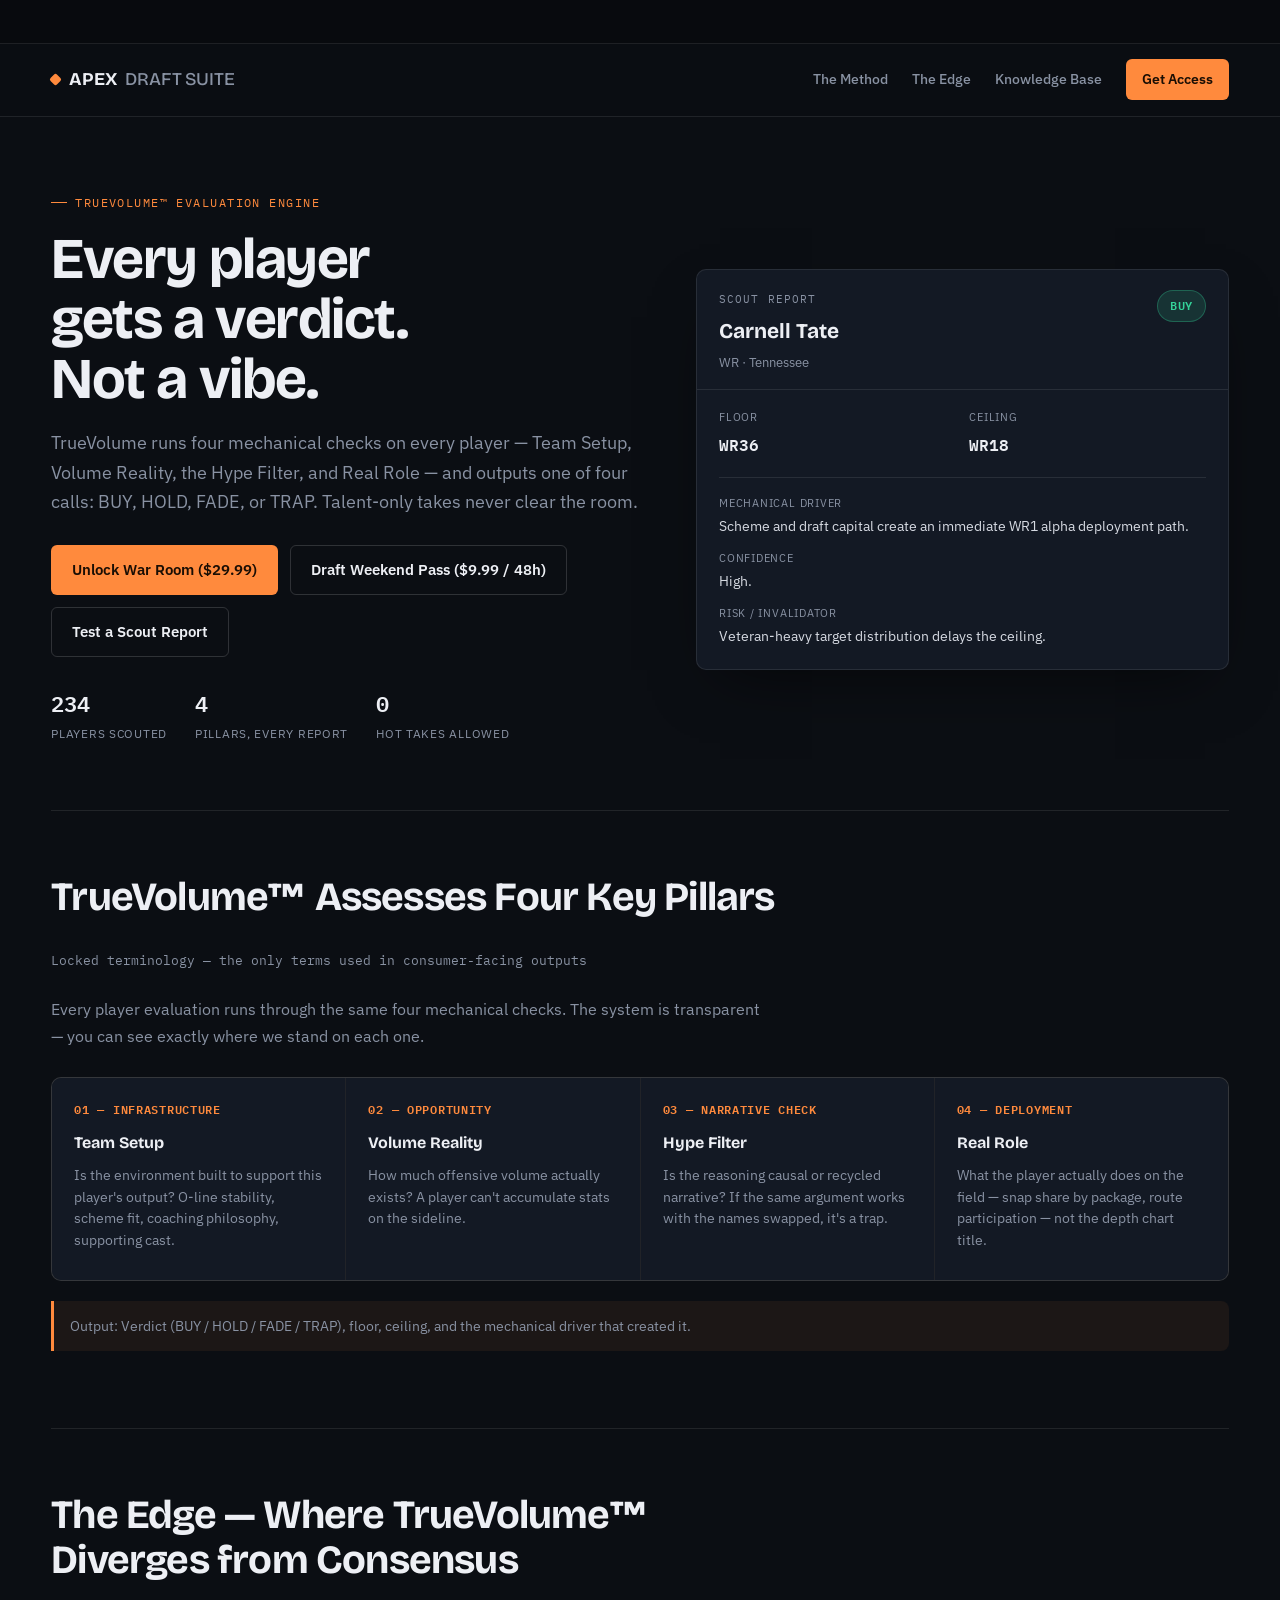
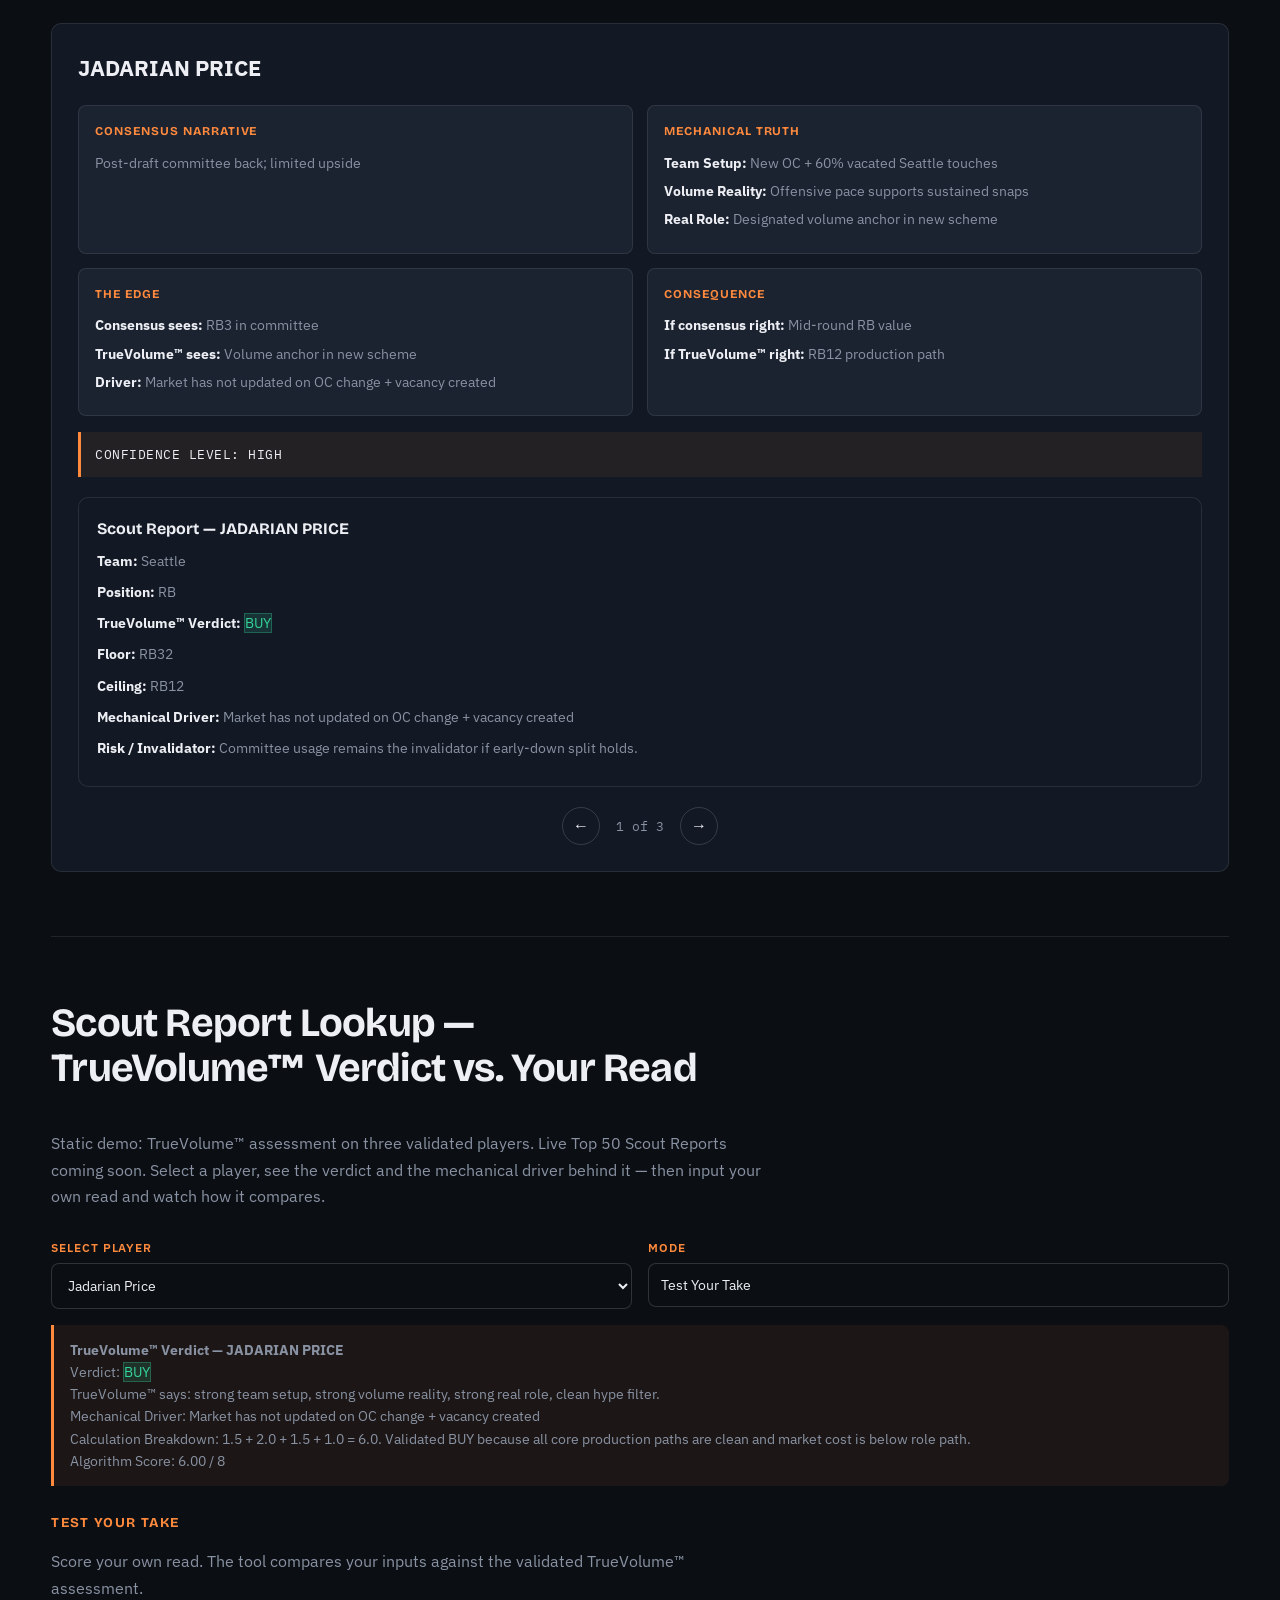
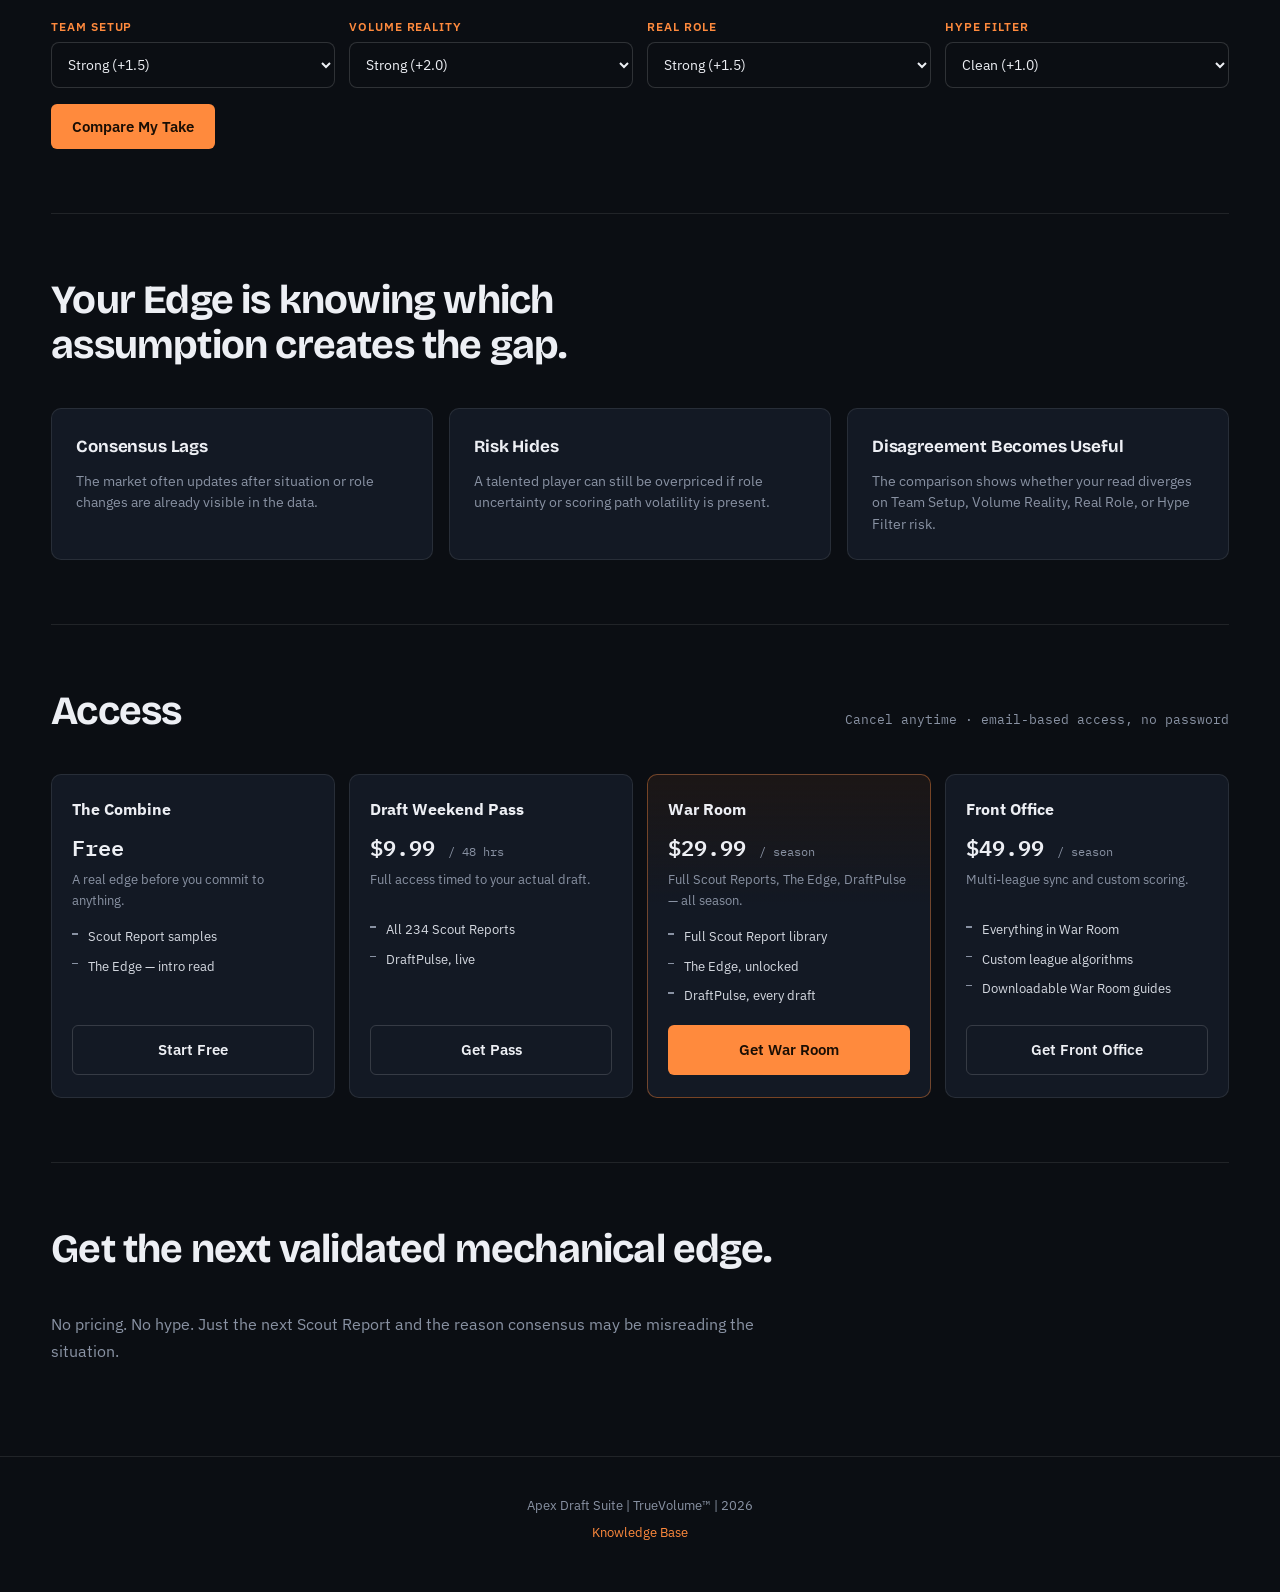
==== commit 89995a76: "Update index.html" ====
--- a/index.html
+++ b/index.html
@@ -1,612 +1,512 @@
 <!DOCTYPE html>
 <html lang="en">
 <head>
- <meta charset="UTF-8" />
- <meta name="viewport" content="width=device-width, initial-scale=1.0" />
- <title>Apex Draft Suite | TrueVolume™</title>
- <style>
- :root {
- --bg:#050403;
- --panel:#11100d;
- --panel2:#17130d;
- --gold:#d6a84f;
- --gold2:#f2d38a;
- --text:#f5efe2;
- --muted:#b9ad95;
- --line:rgba(214,168,79,.34);
- --soft:rgba(214,168,79,.09);
- --danger:#e27a62;
- --green:#87d79b;
- }
- * { box-sizing:border-box; }
- body {
- margin:0;
- background:
- radial-gradient(circle at top left, rgba(214,168,79,.14), transparent 32%),
- linear-gradient(180deg, #090705 0%, #030302 100%);
- color:var(--text);
- font-family:ui-monospace, SFMono-Regular, Menlo, Monaco, Consolas, monospace;
- }
- section {
- width:min(1120px, 92%);
- margin:0 auto;
- padding:56px 0;
- }
- h1,h2,h3,p { margin-top:0; }
- h1 {
- font-size:clamp(2.35rem, 6vw, 5.2rem);
- line-height:.96;
- letter-spacing:-.055em;
- margin-bottom:18px;
- }
- h2 {
- font-size:clamp(1.55rem, 3vw, 2.5rem);
- margin-bottom:14px;
- }
- h3 {
- color:var(--gold2);
- font-size:.88rem;
- letter-spacing:.1em;
- text-transform:uppercase;
- margin-bottom:10px;
- }
- p {
- color:var(--muted);
- line-height:1.55;
- }
- .hero {
- min-height:86vh;
- display:flex;
- flex-direction:column;
- justify-content:center;
- }
- .kicker {
- color:var(--gold);
- letter-spacing:.16em;
- font-size:.76rem;
- text-transform:uppercase;
- margin-bottom:14px;
- }
- .hero-copy {
- max-width:820px;
- font-size:1.08rem;
- }
- .cta-row {
- display:flex;
- gap:14px;
- flex-wrap:wrap;
- margin-top:24px;
- }
- .btn {
- display:inline-block;
- padding:14px 20px;
- border-radius:999px;
- text-decoration:none;
- font-weight:900;
- border:1px solid var(--line);
- }
- .btn-primary {
- background:var(--gold);
- color:#090705;
- }
- .btn-secondary {
- color:var(--gold2);
- background:rgba(0,0,0,.22);
- }
- .panel {
- border:1px solid var(--line);
- border-radius:18px;
- background:linear-gradient(180deg, rgba(23,19,13,.95), rgba(5,4,3,.82));
- padding:28px;
- box-shadow:0 0 38px rgba(214,168,79,.08);
- }
- .grid-4,.grid-3,.grid-2 {
- display:grid;
- gap:16px;
- }
- .grid-4 { grid-template-columns:repeat(4,1fr); }
- .grid-3 { grid-template-columns:repeat(3,1fr); }
- .grid-2 { grid-template-columns:repeat(2,1fr); }
- .mini-card,.bb-panel,.scout-report {
- border:1px solid rgba(255,255,255,.11);
- border-radius:14px;
- background:rgba(255,255,255,.035);
- padding:18px;
- }
- .mini-card strong,
- .field b,
- .bb-panel b {
- color:var(--gold2);
- }
- .edge-rotator {
- border:1px solid var(--line);
- border-radius:18px;
- padding:28px;
- background:linear-gradient(180deg, rgba(17,16,13,.98), rgba(0,0,0,.88));
- }
- .bb-player {
- color:#fff;
- font-size:1.55rem;
- margin-bottom:18px;
- }
- .bb-grid {
- display:grid;
- grid-template-columns:1fr 1fr;
- gap:16px;
- }
- .bb-panel p {
- margin:7px 0;
- }
- .bb-confidence {
- margin-top:18px;
- padding:14px;
- border-left:4px solid var(--gold);
- background:var(--soft);
- }
- .bb-controls {
- display:flex;
- justify-content:center;
- align-items:center;
- gap:16px;
- margin-top:22px;
- }
- .bb-arrow {
- width:40px;
- height:40px;
- border-radius:50%;
- border:1px solid var(--gold);
- background:transparent;
- color:var(--gold2);
- cursor:pointer;
- font-size:1.1rem;
- }
- .scout-report h3 {
- color:#fff;
- font-size:1.1rem;
- letter-spacing:0;
- text-transform:none;
- }
- .field {
- margin:8px 0;
- color:var(--muted);
- }
- label {
- display:block;
- font-size:.75rem;
- color:var(--gold);
- letter-spacing:.08em;
- text-transform:uppercase;
- margin-bottom:6px;
- }
- input,select {
- width:100%;
- padding:13px;
- border-radius:10px;
- border:1px solid rgba(255,255,255,.15);
- background:#070604;
- color:var(--text);
- font-family:inherit;
- }
- .lookup-grid {
- display:grid;
- grid-template-columns:1fr 1fr;
- gap:16px;
- margin-top:18px;
- }
- .test-grid {
- display:grid;
- grid-template-columns:repeat(4,1fr);
- gap:14px;
- margin-top:16px;
- }
- .submit {
- display:inline-block;
- margin-top:16px;
- padding:13px 18px;
- border:0;
- border-radius:999px;
- background:var(--gold);
- color:#090705;
- font-weight:900;
- cursor:pointer;
- font-family:inherit;
- }
- .comparison {
- display:grid;
- grid-template-columns:1fr 1fr;
- gap:16px;
- margin-top:20px;
- }
- .verdict-buy { color:var(--green); }
- .verdict-hold { color:var(--gold2); }
- .verdict-fade { color:var(--danger); }
- .notice {
- border-left:4px solid var(--gold);
- background:var(--soft);
- padding:14px;
- margin-top:16px;
- color:var(--muted);
- }
- .email-form {
- display:flex;
- gap:10px;
- max-width:580px;
- margin-top:20px;
- }
- footer {
- width:min(1120px,92%);
- margin:0 auto;
- padding:34px 0;
- border-top:1px solid rgba(255,255,255,.11);
- color:var(--muted);
- font-size:.82rem;
- }
- @media (max-width:850px) {
- .hero { min-height:auto; padding-top:80px; }
- .grid-4,.grid-3,.grid-2,.bb-grid,.lookup-grid,.test-grid,.comparison {
- grid-template-columns:1fr;
- }
- .email-form { flex-direction:column; }
- }
- </style>
+<meta charset="UTF-8" />
+<meta name="viewport" content="width=device-width, initial-scale=1.0" />
+<title>Apex Draft Suite | TrueVolume™</title>
+<link rel="preconnect" href="https://fonts.googleapis.com">
+<link rel="preconnect" href="https://fonts.gstatic.com" crossorigin>
+<link href="https://fonts.googleapis.com/css2?family=Bricolage+Grotesque:opsz,wght@12..96,500;12..96,700&family=IBM+Plex+Sans:wght@400;500;600&family=IBM+Plex+Mono:wght@400;500;600&display=swap" rel="stylesheet">
+<link rel="stylesheet" href="/style.css">
+<style>
+  .hero-grid { display: grid; grid-template-columns: 1.05fr 0.95fr; gap: 56px; align-items: center; }
+  @media (max-width: 900px) { .hero-grid { grid-template-columns: 1fr; gap: 36px; } }
+  .hero-proof { display: flex; gap: 28px; flex-wrap: wrap; margin-top: 6px; }
+  .proof-stat .num { font-family: 'IBM Plex Mono', monospace; font-size: 22px; font-weight: 600; color: var(--ink); display: block; }
+  .proof-stat .label { font-size: 12px; color: var(--muted); text-transform: uppercase; letter-spacing: .06em; }
+
+  .scout-card { background: var(--panel); border: 1px solid var(--border); border-radius: 10px; overflow: hidden; box-shadow: 0 24px 60px -24px rgba(0,0,0,.6); }
+  .scout-card-head { display: flex; justify-content: space-between; align-items: flex-start; gap: 12px; padding: 20px 22px 16px; border-bottom: 1px solid var(--border); }
+  .scout-card-head .label { font-family: 'IBM Plex Mono', monospace; font-size: 11px; letter-spacing: .1em; text-transform: uppercase; color: var(--muted); margin-bottom: 6px; }
+  .scout-card-head h3 { margin: 0; font-size: 21px; font-weight: 700; }
+  .scout-card-head .meta { font-size: 13px; color: var(--muted); margin-top: 3px; }
+  .scout-card-body { padding: 18px 22px 22px; }
+  .pg-grid { display: grid; grid-template-columns: 1fr 1fr; gap: 14px; margin-bottom: 18px; }
+  .pg-block .k { font-size: 11px; text-transform: uppercase; letter-spacing: .07em; color: var(--muted); margin-bottom: 6px; }
+  .pg-block .v { font-family: 'IBM Plex Mono', monospace; font-size: 16px; color: var(--ink); font-weight: 600; }
+  .driver-row { border-top: 1px solid var(--border); padding-top: 16px; display: grid; gap: 12px; }
+  .driver-row .k { font-size: 11px; text-transform: uppercase; letter-spacing: .07em; color: var(--muted); margin-bottom: 4px; }
+  .driver-row p { margin: 0; font-size: 13.5px; line-height: 1.55; color: #D6DAE2; }
+
+  .edge-rotator { background: var(--panel); border: 1px solid var(--border); border-radius: 10px; padding: 26px; }
+  .bb-player { color: var(--ink); font-size: 1.4rem; font-weight: 700; margin-bottom: 18px; }
+  .bb-grid { display: grid; grid-template-columns: 1fr 1fr; gap: 14px; }
+  .bb-panel { border: 1px solid var(--border); border-radius: 8px; background: var(--panel-2); padding: 16px; }
+  .bb-panel p { margin: 6px 0; font-size: 13.5px; color: var(--muted); }
+  .bb-panel b { color: var(--ink); }
+  .bb-confidence { margin-top: 16px; padding: 12px 14px; border-left: 3px solid var(--accent); background: rgba(255,138,61,.07); font-family: 'IBM Plex Mono', monospace; font-size: 12.5px; letter-spacing: .04em; }
+  .bb-controls { display: flex; justify-content: center; align-items: center; gap: 16px; margin-top: 20px; }
+  .bb-arrow { width: 38px; height: 38px; border-radius: 50%; border: 1px solid var(--border-2); background: transparent; color: var(--ink); cursor: pointer; font-size: 1rem; }
+  .bb-arrow:hover { border-color: var(--accent); color: var(--accent); }
+
+  .field { margin: 8px 0; color: var(--muted); font-size: 14px; }
+  .field b { color: var(--ink); }
+  label.form-label { display: block; font-size: .72rem; color: var(--accent); letter-spacing: .08em; text-transform: uppercase; margin-bottom: 6px; font-weight: 600; }
+  input, select {
+    width: 100%; padding: 12px; border-radius: 8px; border: 1px solid var(--border-2);
+    background: var(--ground); color: var(--ink); font-family: inherit; font-size: 14px;
+  }
+  .lookup-grid { display: grid; grid-template-columns: 1fr 1fr; gap: 16px; margin-top: 16px; }
+  .test-grid { display: grid; grid-template-columns: repeat(4,1fr); gap: 14px; margin-top: 16px; }
+  .comparison { display: grid; grid-template-columns: 1fr 1fr; gap: 16px; margin-top: 20px; }
+  .notice { border-left: 3px solid var(--accent); background: rgba(255,138,61,.07); padding: 14px 16px; margin-top: 16px; color: var(--muted); border-radius: 0 8px 8px 0; font-size: 13.5px; }
+  .scout-report { border: 1px solid var(--border); border-radius: 10px; background: var(--panel); padding: 18px; }
+  .scout-report h3 { color: var(--ink); font-size: 1rem; letter-spacing: 0; text-transform: none; margin: 0 0 8px; }
+  .email-form { display: flex; gap: 10px; max-width: 580px; margin-top: 16px; }
+
+  @media (max-width: 850px) {
+    .lookup-grid, .test-grid, .comparison, .bb-grid { grid-template-columns: 1fr; }
+  }
+</style>
 </head>
 <body>
-<section class="hero">
- <p class="kicker">Apex Draft Suite</p>
- <h1>Introducing TrueVolume™, accounting for the unaccounted.</h1>
- <p class="hero-copy">
- TrueVolume™ assesses four mechanical metrics for every player: Situation, Volume, Role, and Narrative.
- The Result: a Scout Report highlighting the player's true floor and ceiling.
- We encourage you to use the interactive tool, input your own read, and watch how TrueVolume™ compares to your assessment.
- </p>
- <div class="cta-row">
- <a class="btn btn-primary" href="https://apex-draft-suite.kit.com/products/war-roomseason-pass" target="_blank" rel="noopener">Unlock War Room ($29.99)</a>
- <a class="btn btn-secondary" href="https://apex-draft-suite.kit.com/products/draftweekend-pass-48-hours" target="_blank" rel="noopener">Draft Weekend Pass ($9.99 / 48h)</a>
- <a class="btn btn-secondary" href="#lookup">Test a Scout Report</a>
- <a class="btn btn-secondary" href="#edges">View The Edge</a>
- <a class="btn btn-secondary" href="/kb.html">Knowledge Base</a>
- <a class="btn btn-secondary" href="https://apex-draft-suite.kit.com/products/front-officeseason-pass" target="_blank" rel="noopener">Front Office ($49.99)</a>
- </div>
-</section>
-<section>
- <div class="panel">
- <p class="kicker">Methodology</p>
- <h2>TrueVolume™ Assesses Four Key Tenets</h2>
- <p>
- Every player evaluation runs through the same four mechanical inputs.
- The system is transparent — you can see exactly where we stand on each one.
- </p>
- <div class="grid-4">
- <div class="mini-card">
- <h3>Situation</h3>
- <p>Does the scheme, QB, and blocking support the draft consensus price?</p>
- </div>
- <div class="mini-card">
- <h3>Volume</h3>
- <p>How many snaps and touches actually exist for this player in reality?</p>
- </div>
- <div class="mini-card">
- <h3>Role</h3>
- <p>What is the real job on the field versus the depth chart assumption?</p>
- </div>
- <div class="mini-card">
- <h3>Narrative</h3>
- <p>Where is the market using a shortcut instead of looking at the mechanics?</p>
- </div>
- </div>
- <p class="notice">
- Output: Verdict (BUY / HOLD / FADE), floor, ceiling, and the mechanical driver that created it.
- </p>
- </div>
-</section>
-<section id="edges">
- <p class="kicker">The Edge</p>
- <h2>The Edge — Where TrueVolume™ Diverges from Consensus</h2>
- <div class="edge-rotator">
- <div id="marketGapCard"></div>
- <div id="matchingSignal"></div>
- <div class="bb-controls">
- <button class="bb-arrow" id="bbPrev" aria-label="Previous entry">←</button>
- <span id="bbIndicator">1 of 3</span>
- <button class="bb-arrow" id="bbNext" aria-label="Next entry">→</button>
- </div>
- </div>
-</section>
-<section id="lookup">
- <div class="panel">
- <p class="kicker">Scout Report Lookup</p>
- <h2>TrueVolume™ Verdict vs. Your Read</h2>
- <p>
- Static demo: TrueVolume™ assessment on three validated players.
- Live Top 50 Scout Reports coming soon — validated and assessed.
- Select a player, see the TrueVolume™ verdict and the mechanical driver behind it.
- Then input your own read and watch how it compares to the system.
- </p>
- <div class="lookup-grid">
- <div>
- <label>Select Player</label>
- <select id="playerSelect" onchange="loadTrueVolumeAssessment()">
- <option value="0">Jadarian Price</option>
- <option value="1">Carnell Tate</option>
- <option value="2">De'Von Achane</option>
- </select>
- </div>
- <div>
- <label>Mode</label>
- <input value="Test Your Take" disabled />
- </div>
- </div>
- <div id="trueVolumeAssessment" class="notice"></div>
- <h3 style="margin-top:26px;">Test Your Take</h3>
- <p>Score your own read. The tool compares your inputs against the validated TrueVolume™ assessment.</p>
- <div class="test-grid">
- <div>
- <label>Situation</label>
- <select id="userSituation">
- <option value="strong">Strong (+1.5)</option>
- <option value="mixed">Mixed (+0.75)</option>
- <option value="weak">Weak (0)</option>
- </select>
- </div>
- <div>
- <label>Volume</label>
- <select id="userVolume">
- <option value="strong">Strong (+2.0)</option>
- <option value="mixed">Mixed (+1.0)</option>
- <option value="weak">Weak (0)</option>
- </select>
- </div>
- <div>
- <label>Role</label>
- <select id="userRole">
- <option value="strong">Strong (+1.5)</option>
- <option value="mixed">Mixed (+0.75)</option>
- <option value="weak">Weak (0)</option>
- </select>
- </div>
- <div>
- <label>Narrative</label>
- <select id="userNarrative">
- <option value="clean">Clean (+1.0)</option>
- <option value="watch">Watch (0)</option>
- <option value="high">High (-1.0)</option>
- </select>
- </div>
- </div>
- <button class="submit" onclick="compareUserTake()">Compare My Take</button>
- <div id="comparisonOutput"></div>
- </div>
-</section>
-<section>
- <div class="panel">
- <p class="kicker">Why This Matters</p>
- <h2>Your Edge is knowing which assumption creates the gap.</h2>
- <div class="grid-3">
- <div class="mini-card">
- <h3>Consensus Lags</h3>
- <p>The market often updates after situation or role changes are already visible in the data.</p>
- </div>
- <div class="mini-card">
- <h3>Risk Hides</h3>
- <p>A talented player can still be overpriced if role uncertainty or scoring path volatility is present.</p>
- </div>
- <div class="mini-card">
- <h3>Disagreement Becomes Useful</h3>
- <p>The comparison shows whether your read diverges on Situation, Volume, Role, or Narrative risk.</p>
- </div>
- </div>
- </div>
-</section>
-<section>
- <div class="panel">
- <p class="kicker">Email</p>
- <h2>Get the next validated mechanical edge.</h2>
- <p>No pricing. No hype. Just the next Scout Report and the reason consensus may be misreading the situation.</p>
- <div class="email-form">
- <script async data-uid="80e9adbd38" src="https://apex-draft-suite.kit.com/80e9adbd38/index.js"></script>
- </div>
- </div>
-</section>
-<footer>
- Apex Draft Suite | TrueVolume™ | 2026
- <p><a href="/kb.html" style="color:var(--gold2);">Knowledge Base</a></p>
-</footer>
+
+<div class="ticker-bar">
+  <div class="ticker-track">
+    <span class="ticker-item"><span class="ticker-live-dot"></span>THE EDGE</span>
+    <span class="ticker-item"><b>Carnell Tate</b> — <span class="tick-buy">BUY</span> — scheme + capital create WR1 path</span>
+    <span class="ticker-item"><b>Jadarian Price</b> — <span class="tick-buy">BUY</span> — designated volume anchor in new scheme</span>
+    <span class="ticker-item"><b>De'Von Achane</b> — <span class="tick-fade">FADE</span> at current cost — touchdown vultures + role cap</span>
+    <span class="ticker-item">Four pillars checked on every Scout Report. No exceptions.</span>
+  </div>
+</div>
+
+<div class="nav">
+  <div class="shell nav-inner">
+    <div class="wordmark"><span class="mark"></span>APEX <span class="dim">DRAFT SUITE</span></div>
+    <div class="nav-links">
+      <a href="#method">The Method</a>
+      <a href="#edges">The Edge</a>
+      <a href="/kb.html">Knowledge Base</a>
+      <a class="cta" href="#pricing">Get Access</a>
+    </div>
+  </div>
+</div>
+
+<div class="shell">
+  <section class="hero">
+    <div class="hero-grid">
+      <div>
+        <p class="eyebrow">TrueVolume™ Evaluation Engine</p>
+        <h1>Every player gets a verdict.<br>Not a vibe.</h1>
+        <p>TrueVolume runs four mechanical checks on every player — Team Setup, Volume Reality, the Hype Filter, and Real Role — and outputs one of four calls: BUY, HOLD, FADE, or TRAP. Talent-only takes never clear the room.</p>
+        <div class="actions" style="margin-bottom:28px;">
+          <a class="btn btn-primary" href="https://apex-draft-suite.kit.com/products/war-roomseason-pass" target="_blank" rel="noopener">Unlock War Room ($29.99)</a>
+          <a class="btn btn-secondary" href="https://apex-draft-suite.kit.com/products/draftweekend-pass-48-hours" target="_blank" rel="noopener">Draft Weekend Pass ($9.99 / 48h)</a>
+          <a class="btn btn-secondary" href="#lookup">Test a Scout Report</a>
+        </div>
+        <div class="hero-proof">
+          <div class="proof-stat"><span class="num mono">234</span><span class="label">Players Scouted</span></div>
+          <div class="proof-stat"><span class="num mono">4</span><span class="label">Pillars, Every Report</span></div>
+          <div class="proof-stat"><span class="num mono">0</span><span class="label">Hot Takes Allowed</span></div>
+        </div>
+      </div>
+      <div class="scout-card">
+        <div class="scout-card-head">
+          <div>
+            <div class="label">Scout Report</div>
+            <h3>Carnell Tate</h3>
+            <div class="meta">WR · Tennessee</div>
+          </div>
+          <span class="verdict-pill verdict-BUY">BUY</span>
+        </div>
+        <div class="scout-card-body">
+          <div class="pg-grid">
+            <div class="pg-block"><div class="k">Floor</div><div class="v">WR36</div></div>
+            <div class="pg-block"><div class="k">Ceiling</div><div class="v">WR18</div></div>
+          </div>
+          <div class="driver-row">
+            <div>
+              <div class="k">Mechanical Driver</div>
+              <p>Scheme and draft capital create an immediate WR1 alpha deployment path.</p>
+            </div>
+            <div>
+              <div class="k">Confidence</div>
+              <p>High.</p>
+            </div>
+            <div>
+              <div class="k">Risk / Invalidator</div>
+              <p>Veteran-heavy target distribution delays the ceiling.</p>
+            </div>
+          </div>
+        </div>
+      </div>
+    </div>
+  </section>
+
+  <section class="section" id="method">
+    <div class="section-head">
+      <h2>TrueVolume™ Assesses Four Key Pillars</h2>
+      <span class="caption">Locked terminology — the only terms used in consumer-facing outputs</span>
+    </div>
+    <p class="lede">Every player evaluation runs through the same four mechanical checks. The system is transparent — you can see exactly where we stand on each one.</p>
+    <div class="pillars-grid">
+      <div class="pillar-card">
+        <div class="n">01 — Infrastructure</div>
+        <h3>Team Setup</h3>
+        <p>Is the environment built to support this player's output? O-line stability, scheme fit, coaching philosophy, supporting cast.</p>
+      </div>
+      <div class="pillar-card">
+        <div class="n">02 — Opportunity</div>
+        <h3>Volume Reality</h3>
+        <p>How much offensive volume actually exists? A player can't accumulate stats on the sideline.</p>
+      </div>
+      <div class="pillar-card">
+        <div class="n">03 — Narrative Check</div>
+        <h3>Hype Filter</h3>
+        <p>Is the reasoning causal or recycled narrative? If the same argument works with the names swapped, it's a trap.</p>
+      </div>
+      <div class="pillar-card">
+        <div class="n">04 — Deployment</div>
+        <h3>Real Role</h3>
+        <p>What the player actually does on the field — snap share by package, route participation — not the depth chart title.</p>
+      </div>
+    </div>
+    <p class="notice" style="margin-top:20px;">Output: Verdict (BUY / HOLD / FADE / TRAP), floor, ceiling, and the mechanical driver that created it.</p>
+  </section>
+
+  <section class="section" id="edges">
+    <div class="section-head">
+      <h2>The Edge — Where TrueVolume™ Diverges from Consensus</h2>
+    </div>
+    <div class="edge-rotator">
+      <div id="marketGapCard"></div>
+      <div id="matchingSignal"></div>
+      <div class="bb-controls">
+        <button class="bb-arrow" id="bbPrev" aria-label="Previous entry">←</button>
+        <span id="bbIndicator" class="caption">1 of 3</span>
+        <button class="bb-arrow" id="bbNext" aria-label="Next entry">→</button>
+      </div>
+    </div>
+  </section>
+
+  <section class="section" id="lookup">
+    <div class="section-head">
+      <h2>Scout Report Lookup — TrueVolume™ Verdict vs. Your Read</h2>
+    </div>
+    <p class="lede">Static demo: TrueVolume™ assessment on three validated players. Live Top 50 Scout Reports coming soon. Select a player, see the verdict and the mechanical driver behind it — then input your own read and watch how it compares.</p>
+    <div class="lookup-grid">
+      <div>
+        <label class="form-label">Select Player</label>
+        <select id="playerSelect" onchange="loadTrueVolumeAssessment()">
+          <option value="0">Jadarian Price</option>
+          <option value="1">Carnell Tate</option>
+          <option value="2">De'Von Achane</option>
+        </select>
+      </div>
+      <div>
+        <label class="form-label">Mode</label>
+        <input value="Test Your Take" disabled />
+      </div>
+    </div>
+    <div id="trueVolumeAssessment" class="notice"></div>
+    <h3 style="margin-top:26px; color:var(--accent); font-size:.85rem; letter-spacing:.1em; text-transform:uppercase;">Test Your Take</h3>
+    <p class="lede" style="margin-bottom:12px;">Score your own read. The tool compares your inputs against the validated TrueVolume™ assessment.</p>
+    <div class="test-grid">
+      <div>
+        <label class="form-label">Team Setup</label>
+        <select id="userSituation">
+          <option value="strong">Strong (+1.5)</option>
+          <option value="mixed">Mixed (+0.75)</option>
+          <option value="weak">Weak (0)</option>
+        </select>
+      </div>
+      <div>
+        <label class="form-label">Volume Reality</label>
+        <select id="userVolume">
+          <option value="strong">Strong (+2.0)</option>
+          <option value="mixed">Mixed (+1.0)</option>
+          <option value="weak">Weak (0)</option>
+        </select>
+      </div>
+      <div>
+        <label class="form-label">Real Role</label>
+        <select id="userRole">
+          <option value="strong">Strong (+1.5)</option>
+          <option value="mixed">Mixed (+0.75)</option>
+          <option value="weak">Weak (0)</option>
+        </select>
+      </div>
+      <div>
+        <label class="form-label">Hype Filter</label>
+        <select id="userNarrative">
+          <option value="clean">Clean (+1.0)</option>
+          <option value="watch">Watch (0)</option>
+          <option value="high">High Risk (-1.0)</option>
+        </select>
+      </div>
+    </div>
+    <button class="btn btn-primary" style="margin-top:16px;" onclick="compareUserTake()">Compare My Take</button>
+    <div id="comparisonOutput"></div>
+  </section>
+
+  <section class="section">
+    <div class="section-head"><h2>Your Edge is knowing which assumption creates the gap.</h2></div>
+    <div class="doc-grid">
+      <div class="doc-card">
+        <h3>Consensus Lags</h3>
+        <p>The market often updates after situation or role changes are already visible in the data.</p>
+      </div>
+      <div class="doc-card">
+        <h3>Risk Hides</h3>
+        <p>A talented player can still be overpriced if role uncertainty or scoring path volatility is present.</p>
+      </div>
+      <div class="doc-card">
+        <h3>Disagreement Becomes Useful</h3>
+        <p>The comparison shows whether your read diverges on Team Setup, Volume Reality, Real Role, or Hype Filter risk.</p>
+      </div>
+    </div>
+  </section>
+
+  <section class="section" id="pricing">
+    <div class="section-head">
+      <h2>Access</h2>
+      <span class="caption">Cancel anytime · email-based access, no password</span>
+    </div>
+    <div class="tiers-grid">
+      <div class="tier-card">
+        <div class="tname">The Combine</div>
+        <div class="tprice">Free</div>
+        <div class="tdesc">A real edge before you commit to anything.</div>
+        <ul><li>Scout Report samples</li><li>The Edge — intro read</li></ul>
+        <a class="btn btn-ghost" href="/login.html">Start Free</a>
+      </div>
+      <div class="tier-card">
+        <div class="tname">Draft Weekend Pass</div>
+        <div class="tprice">$9.99 <span class="per">/ 48 hrs</span></div>
+        <div class="tdesc">Full access timed to your actual draft.</div>
+        <ul><li>All 234 Scout Reports</li><li>DraftPulse, live</li></ul>
+        <a class="btn btn-ghost" href="https://apex-draft-suite.kit.com/products/draftweekend-pass-48-hours" target="_blank" rel="noopener">Get Pass</a>
+      </div>
+      <div class="tier-card is-featured">
+        <div class="tname">War Room</div>
+        <div class="tprice">$29.99 <span class="per">/ season</span></div>
+        <div class="tdesc">Full Scout Reports, The Edge, DraftPulse — all season.</div>
+        <ul><li>Full Scout Report library</li><li>The Edge, unlocked</li><li>DraftPulse, every draft</li></ul>
+        <a class="btn btn-primary" href="https://apex-draft-suite.kit.com/products/war-roomseason-pass" target="_blank" rel="noopener">Get War Room</a>
+      </div>
+      <div class="tier-card">
+        <div class="tname">Front Office</div>
+        <div class="tprice">$49.99 <span class="per">/ season</span></div>
+        <div class="tdesc">Multi-league sync and custom scoring.</div>
+        <ul><li>Everything in War Room</li><li>Custom league algorithms</li><li>Downloadable War Room guides</li></ul>
+        <a class="btn btn-ghost" href="https://apex-draft-suite.kit.com/products/front-officeseason-pass" target="_blank" rel="noopener">Get Front Office</a>
+      </div>
+    </div>
+  </section>
+
+  <section class="section">
+    <div class="section-head"><h2>Get the next validated mechanical edge.</h2></div>
+    <p class="lede">No pricing. No hype. Just the next Scout Report and the reason consensus may be misreading the situation.</p>
+    <div class="email-form">
+      <script async data-uid="80e9adbd38" src="https://apex-draft-suite.kit.com/80e9adbd38/index.js"></script>
+    </div>
+  </section>
+</div>
+
+<div class="footer">
+  <div class="shell">
+    <p>Apex Draft Suite | TrueVolume™ | 2026</p>
+    <p><a href="/kb.html">Knowledge Base</a></p>
+  </div>
+</div>
+
 <script>
 const players = [
- {
- player:"JADARIAN PRICE",
- team:"Seattle",
- position:"RB",
- validatedInputs:{situation:"strong",volume:"strong",role:"strong",narrative:"clean"},
- market:"Post-draft committee back; limited upside",
- situation:"New OC + 60% vacated Seattle touches",
- volume:"Offensive pace supports sustained snaps",
- role:"Designated volume anchor in new scheme",
- marketSees:"RB3 in committee",
- trueSees:"Volume anchor in new scheme",
- driver:"Market has not updated on OC change + vacancy created",
- consensus:"Mid-round RB value",
- truth:"RB12 production path",
- confidence:"HIGH",
- reasoning:"TrueVolume™ says: strong situation, strong volume, strong role, clean narrative risk.",
- breakdown:"1.5 + 2.0 + 1.5 + 1.0 = 6.0. Validated BUY because all core production paths are clean and market cost is below role path.",
- floor:"RB32",
- ceiling:"RB12",
- verdict:"BUY",
- risk:"Committee usage remains the invalidator if early-down split holds."
- },
- {
- player:"CARNELL TATE",
- team:"Tennessee",
- position:"WR",
- validatedInputs:{situation:"strong",volume:"strong",role:"strong",narrative:"clean"},
- market:"Raw #2 behind Ridley; WR4 ADP",
- situation:"#4 OVR pick + Cam Ward chemistry locked",
- volume:"Daboll scheme creates heavy 3-WR usage",
- role:"Designated WR1 alpha deployment path",
- marketSees:"Prospect depth chart",
- trueSees:"WR1 floor from capital + scheme fit",
- driver:"Scheme + capital create WR1 path",
- consensus:"WR3 value, slow development",
- truth:"WR18 ceiling, immediate relevance",
- confidence:"HIGH",
- reasoning:"TrueVolume™ says: strong draft capital, strong route environment, strong role path, clean narrative risk.",
- breakdown:"1.5 + 2.0 + 1.5 + 1.0 = 6.0. Validated BUY because capital and scheme create an immediate role path.",
- floor:"WR36",
- ceiling:"WR18",
- verdict:"BUY",
- risk:"Veteran-heavy target distribution delays the ceiling."
- },
- {
- player:"DE'VON ACHANE",
- team:"Miami",
- position:"RB",
- validatedInputs:{situation:"weak",volume:"mixed",role:"mixed",narrative:"high"},
- market:"Unstoppable volume anchor; RB6 / 14th overall",
- situation:"Willis era begins; QB rush TDs added",
- volume:"Gordon reduces high-value touches",
- role:"Snap share throttled; TD ceiling capped",
- marketSees:"2025 role repeats",
- trueSees:"Reduced ceiling from role + scoring loss",
- driver:"Touchdown vultures + role cap",
- consensus:"Tier 1 anchor",
- truth:"Volatile RB2 outcome",
- confidence:"HIGH",
- reasoning:"TrueVolume™ says: weak situation, mixed volume, mixed role, high narrative risk.",
- breakdown:"0 + 1.0 + 0.75 - 1.0 = 0.75. Validated FADE at current cost.",
- floor:"RB28",
- ceiling:"RB22",
- verdict:"FADE",
- risk:"Explosive efficiency can spike weeks, but price requires stable RB1 usage."
- }
+  {
+    player:"JADARIAN PRICE",
+    team:"Seattle",
+    position:"RB",
+    validatedInputs:{situation:"strong",volume:"strong",role:"strong",narrative:"clean"},
+    market:"Post-draft committee back; limited upside",
+    situation:"New OC + 60% vacated Seattle touches",
+    volume:"Offensive pace supports sustained snaps",
+    role:"Designated volume anchor in new scheme",
+    marketSees:"RB3 in committee",
+    trueSees:"Volume anchor in new scheme",
+    driver:"Market has not updated on OC change + vacancy created",
+    consensus:"Mid-round RB value",
+    truth:"RB12 production path",
+    confidence:"HIGH",
+    reasoning:"TrueVolume™ says: strong team setup, strong volume reality, strong real role, clean hype filter.",
+    breakdown:"1.5 + 2.0 + 1.5 + 1.0 = 6.0. Validated BUY because all core production paths are clean and market cost is below role path.",
+    floor:"RB32",
+    ceiling:"RB12",
+    verdict:"BUY",
+    risk:"Committee usage remains the invalidator if early-down split holds."
+  },
+  {
+    player:"CARNELL TATE",
+    team:"Tennessee",
+    position:"WR",
+    validatedInputs:{situation:"strong",volume:"strong",role:"strong",narrative:"clean"},
+    market:"Raw #2 behind Ridley; WR4 ADP",
+    situation:"#4 OVR pick + Cam Ward chemistry locked",
+    volume:"Daboll scheme creates heavy 3-WR usage",
+    role:"Designated WR1 alpha deployment path",
+    marketSees:"Prospect depth chart",
+    trueSees:"WR1 floor from capital + scheme fit",
+    driver:"Scheme + capital create WR1 path",
+    consensus:"WR3 value, slow development",
+    truth:"WR18 ceiling, immediate relevance",
+    confidence:"HIGH",
+    reasoning:"TrueVolume™ says: strong draft capital, strong route environment, strong real role path, clean hype filter.",
+    breakdown:"1.5 + 2.0 + 1.5 + 1.0 = 6.0. Validated BUY because capital and scheme create an immediate role path.",
+    floor:"WR36",
+    ceiling:"WR18",
+    verdict:"BUY",
+    risk:"Veteran-heavy target distribution delays the ceiling."
+  },
+  {
+    player:"DE'VON ACHANE",
+    team:"Miami",
+    position:"RB",
+    validatedInputs:{situation:"weak",volume:"mixed",role:"mixed",narrative:"high"},
+    market:"Unstoppable volume anchor; RB6 / 14th overall",
+    situation:"Willis era begins; QB rush TDs added",
+    volume:"Gordon reduces high-value touches",
+    role:"Snap share throttled; TD ceiling capped",
+    marketSees:"2025 role repeats",
+    trueSees:"Reduced ceiling from role + scoring loss",
+    driver:"Touchdown vultures + role cap",
+    consensus:"Tier 1 anchor",
+    truth:"Volatile RB2 outcome",
+    confidence:"HIGH",
+    reasoning:"TrueVolume™ says: weak team setup, mixed volume reality, mixed real role, high hype filter risk.",
+    breakdown:"0 + 1.0 + 0.75 - 1.0 = 0.75. Validated FADE at current cost.",
+    floor:"RB28",
+    ceiling:"RB22",
+    verdict:"FADE",
+    risk:"Explosive efficiency can spike weeks, but price requires stable RB1 usage."
+  }
 ];
 function score(inputs) {
- const situation = inputs.situation === "strong" ? 1.5 : inputs.situation === "mixed" ? 0.75 : 0;
- const volume = inputs.volume === "strong" ? 2.0 : inputs.volume === "mixed" ? 1.0 : 0;
- const role = inputs.role === "strong" ? 1.5 : inputs.role === "mixed" ? 0.75 : 0;
- const narrative = inputs.narrative === "clean" ? 1.0 : inputs.narrative === "watch" ? 0 : -1.0;
- return situation + volume + role + narrative;
+  const situation = inputs.situation === "strong" ? 1.5 : inputs.situation === "mixed" ? 0.75 : 0;
+  const volume = inputs.volume === "strong" ? 2.0 : inputs.volume === "mixed" ? 1.0 : 0;
+  const role = inputs.role === "strong" ? 1.5 : inputs.role === "mixed" ? 0.75 : 0;
+  const narrative = inputs.narrative === "clean" ? 1.0 : inputs.narrative === "watch" ? 0 : -1.0;
+  return situation + volume + role + narrative;
 }
 function verdictFromScore(total) {
- if (total >= 7) return "BUY";
- if (total <= 4.4) return "FADE";
- return "HOLD";
+  if (total >= 7) return "BUY";
+  if (total <= 4.4) return "FADE";
+  return "HOLD";
 }
 function verdictClass(verdict) {
- if (verdict === "BUY") return "verdict-buy";
- if (verdict === "FADE") return "verdict-fade";
- return "verdict-hold";
+  if (verdict === "BUY") return "verdict-buy";
+  if (verdict === "FADE") return "verdict-fade";
+  return "verdict-hold";
 }
 function renderMarketGap(index) {
- const e = players[index];
- document.getElementById("marketGapCard").innerHTML = `
- <div class="bb-player">${e.player}</div>
- <div class="bb-grid">
- <div class="bb-panel">
- <h3>Consensus Narrative</h3>
- <p>${e.market}</p>
- </div>
- <div class="bb-panel">
- <h3>Mechanical Truth</h3>
- <p><b>Situation:</b> ${e.situation}</p>
- <p><b>Volume:</b> ${e.volume}</p>
- <p><b>Role:</b> ${e.role}</p>
- </div>
- <div class="bb-panel">
- <h3>The Edge</h3>
- <p><b>Consensus sees:</b> ${e.marketSees}</p>
- <p><b>TrueVolume™ sees:</b> ${e.trueSees}</p>
- <p><b>Driver:</b> ${e.driver}</p>
- </div>
- <div class="bb-panel">
- <h3>Consequence</h3>
- <p><b>If consensus right:</b> ${e.consensus}</p>
- <p><b>If TrueVolume™ right:</b> ${e.truth}</p>
- </div>
- </div>
- <div class="bb-confidence">CONFIDENCE LEVEL: ${e.confidence}</div>
- `;
- document.getElementById("matchingSignal").innerHTML = `
- <div class="scout-report" style="margin-top:20px;">
- <h3>Scout Report — ${e.player}</h3>
- <p class="field"><b>Team:</b> ${e.team}</p>
- <p class="field"><b>Position:</b> ${e.position}</p>
- <p class="field"><b>TrueVolume™ Verdict:</b> <span class="${verdictClass(e.verdict)}">${e.verdict}</span></p>
- <p class="field"><b>Floor:</b> ${e.floor}</p>
- <p class="field"><b>Ceiling:</b> ${e.ceiling}</p>
- <p class="field"><b>Mechanical Driver:</b> ${e.driver}</p>
- <p class="field"><b>Risk / Invalidator:</b> ${e.risk}</p>
- </div>
- `;
- document.getElementById("bbIndicator").textContent = `${index + 1} of ${players.length}`;
- localStorage.setItem("marketGapIndex", String((index + 1) % players.length));
+  const e = players[index];
+  document.getElementById("marketGapCard").innerHTML = `
+    <div class="bb-player">${e.player}</div>
+    <div class="bb-grid">
+      <div class="bb-panel">
+        <h3 style="color:var(--accent);font-size:.75rem;letter-spacing:.08em;text-transform:uppercase;margin:0 0 10px;">Consensus Narrative</h3>
+        <p>${e.market}</p>
+      </div>
+      <div class="bb-panel">
+        <h3 style="color:var(--accent);font-size:.75rem;letter-spacing:.08em;text-transform:uppercase;margin:0 0 10px;">Mechanical Truth</h3>
+        <p><b>Team Setup:</b> ${e.situation}</p>
+        <p><b>Volume Reality:</b> ${e.volume}</p>
+        <p><b>Real Role:</b> ${e.role}</p>
+      </div>
+      <div class="bb-panel">
+        <h3 style="color:var(--accent);font-size:.75rem;letter-spacing:.08em;text-transform:uppercase;margin:0 0 10px;">The Edge</h3>
+        <p><b>Consensus sees:</b> ${e.marketSees}</p>
+        <p><b>TrueVolume™ sees:</b> ${e.trueSees}</p>
+        <p><b>Driver:</b> ${e.driver}</p>
+      </div>
+      <div class="bb-panel">
+        <h3 style="color:var(--accent);font-size:.75rem;letter-spacing:.08em;text-transform:uppercase;margin:0 0 10px;">Consequence</h3>
+        <p><b>If consensus right:</b> ${e.consensus}</p>
+        <p><b>If TrueVolume™ right:</b> ${e.truth}</p>
+      </div>
+    </div>
+    <div class="bb-confidence">CONFIDENCE LEVEL: ${e.confidence}</div>
+  `;
+  document.getElementById("matchingSignal").innerHTML = `
+    <div class="scout-report" style="margin-top:20px;">
+      <h3>Scout Report — ${e.player}</h3>
+      <p class="field"><b>Team:</b> ${e.team}</p>
+      <p class="field"><b>Position:</b> ${e.position}</p>
+      <p class="field"><b>TrueVolume™ Verdict:</b> <span class="${verdictClass(e.verdict)}">${e.verdict}</span></p>
+      <p class="field"><b>Floor:</b> ${e.floor}</p>
+      <p class="field"><b>Ceiling:</b> ${e.ceiling}</p>
+      <p class="field"><b>Mechanical Driver:</b> ${e.driver}</p>
+      <p class="field"><b>Risk / Invalidator:</b> ${e.risk}</p>
+    </div>
+  `;
+  document.getElementById("bbIndicator").textContent = `${index + 1} of ${players.length}`;
+  localStorage.setItem("marketGapIndex", String((index + 1) % players.length));
 }
 let gapIndex = Number(localStorage.getItem("marketGapIndex")) || 0;
 document.getElementById("bbPrev").onclick = () => {
- gapIndex = (gapIndex - 1 + players.length) % players.length;
- renderMarketGap(gapIndex);
+  gapIndex = (gapIndex - 1 + players.length) % players.length;
+  renderMarketGap(gapIndex);
 };
 document.getElementById("bbNext").onclick = () => {
- gapIndex = (gapIndex + 1) % players.length;
- renderMarketGap(gapIndex);
+  gapIndex = (gapIndex + 1) % players.length;
+  renderMarketGap(gapIndex);
 };
 renderMarketGap(gapIndex);
 setInterval(() => {
- gapIndex = (gapIndex + 1) % players.length;
- renderMarketGap(gapIndex);
+  gapIndex = (gapIndex + 1) % players.length;
+  renderMarketGap(gapIndex);
 }, 30000);
 function loadTrueVolumeAssessment() {
- const selected = Number(document.getElementById("playerSelect").value);
- const p = players[selected];
- const validatedScore = score(p.validatedInputs);
- document.getElementById("trueVolumeAssessment").innerHTML = `
- <b>TrueVolume™ Verdict — ${p.player}</b><br>
- Verdict: <span class="${verdictClass(p.verdict)}">${p.verdict}</span><br>
- ${p.reasoning}<br>
- Mechanical Driver: ${p.driver}<br>
- Calculation Breakdown: ${p.breakdown}<br>
- Algorithm Score: ${validatedScore.toFixed(2)} / 8
- `;
- document.getElementById("comparisonOutput").innerHTML = "";
+  const selected = Number(document.getElementById("playerSelect").value);
+  const p = players[selected];
+  const validatedScore = score(p.validatedInputs);
+  document.getElementById("trueVolumeAssessment").innerHTML = `
+    <b>TrueVolume™ Verdict — ${p.player}</b><br>
+    Verdict: <span class="${verdictClass(p.verdict)}">${p.verdict}</span><br>
+    ${p.reasoning}<br>
+    Mechanical Driver: ${p.driver}<br>
+    Calculation Breakdown: ${p.breakdown}<br>
+    Algorithm Score: ${validatedScore.toFixed(2)} / 8
+  `;
+  document.getElementById("comparisonOutput").innerHTML = "";
 }
 function compareUserTake() {
- const selected = Number(document.getElementById("playerSelect").value);
- const p = players[selected];
- const userInputs = {
- situation:document.getElementById("userSituation").value,
- volume:document.getElementById("userVolume").value,
- role:document.getElementById("userRole").value,
- narrative:document.getElementById("userNarrative").value
- };
- const userScore = score(userInputs);
- const userVerdict = verdictFromScore(userScore);
- const validatedScore = score(p.validatedInputs);
- const validatedVerdict = p.verdict;
- let divergence = "Your read aligns directionally with the TrueVolume™ assessment.";
- if (userVerdict !== validatedVerdict) {
- divergence = "Divergence detected. Your inputs disagree with TrueVolume™ on one or more core levers: Situation, Volume, Role, or Narrative risk.";
- }
- document.getElementById("comparisonOutput").innerHTML = `
- <div class="comparison">
- <div class="scout-report">
- <h3>TrueVolume™ Verdict</h3>
- <p class="field"><b>Player:</b> ${p.player}</p>
- <p class="field"><b>Verdict:</b> <span class="${verdictClass(validatedVerdict)}">${validatedVerdict}</span></p>
- <p class="field"><b>Score:</b> ${validatedScore.toFixed(2)} / 8</p>
- <p class="field"><b>Driver:</b> ${p.driver}</p>
- </div>
- <div class="scout-report">
- <h3>Your Read</h3>
- <p class="field"><b>Player:</b> ${p.player}</p>
- <p class="field"><b>Verdict:</b> <span class="${verdictClass(userVerdict)}">${userVerdict}</span></p>
- <p class="field"><b>Score:</b> ${userScore.toFixed(2)} / 8</p>
- <p class="field"><b>Read:</b> Situation ${userInputs.situation}, Volume ${userInputs.volume}, Role ${userInputs.role}, Narrative ${userInputs.narrative}</p>
- </div>
- </div>
- <div class="notice">
- <b>Explanation of divergence:</b> ${divergence}
- </div>
- `;
+  const selected = Number(document.getElementById("playerSelect").value);
+  const p = players[selected];
+  const userInputs = {
+    situation:document.getElementById("userSituation").value,
+    volume:document.getElementById("userVolume").value,
+    role:document.getElementById("userRole").value,
+    narrative:document.getElementById("userNarrative").value
+  };
+  const userScore = score(userInputs);
+  const userVerdict = verdictFromScore(userScore);
+  const validatedScore = score(p.validatedInputs);
+  const validatedVerdict = p.verdict;
+  let divergence = "Your read aligns directionally with the TrueVolume™ assessment.";
+  if (userVerdict !== validatedVerdict) {
+    divergence = "Divergence detected. Your inputs disagree with TrueVolume™ on one or more core levers: Team Setup, Volume Reality, Real Role, or Hype Filter risk.";
+  }
+  document.getElementById("comparisonOutput").innerHTML = `
+    <div class="comparison">
+      <div class="scout-report">
+        <h3>TrueVolume™ Verdict</h3>
+        <p class="field"><b>Player:</b> ${p.player}</p>
+        <p class="field"><b>Verdict:</b> <span class="${verdictClass(validatedVerdict)}">${validatedVerdict}</span></p>
+        <p class="field"><b>Score:</b> ${validatedScore.toFixed(2)} / 8</p>
+        <p class="field"><b>Driver:</b> ${p.driver}</p>
+      </div>
+      <div class="scout-report">
+        <h3>Your Read</h3>
+        <p class="field"><b>Player:</b> ${p.player}</p>
+        <p class="field"><b>Verdict:</b> <span class="${verdictClass(userVerdict)}">${userVerdict}</span></p>
+        <p class="field"><b>Score:</b> ${userScore.toFixed(2)} / 8</p>
+        <p class="field"><b>Read:</b> Team Setup ${userInputs.situation}, Volume Reality ${userInputs.volume}, Real Role ${userInputs.role}, Hype Filter ${userInputs.narrative}</p>
+      </div>
+    </div>
+    <div class="notice">
+      <b>Explanation of divergence:</b> ${divergence}
+    </div>
+  `;
 }
 loadTrueVolumeAssessment();
 </script>
--- a/style.css
+++ b/style.css
@@ -0,0 +1,307 @@
+/* ============================================================
+   Apex Draft Suite — shared design system
+   "Research terminal" identity — see homepage concept, 2026-09-10.
+   Used by kb.html, blackbook.html. index.html, login.html, account.html
+   and draftpulse.html inline their own copy of these tokens since each
+   ships as a single self-contained file.
+   ============================================================ */
+
+:root {
+  --ground: #0B0E13;
+  --panel: #131924;
+  --panel-2: #1B2230;
+  --ink: #EDEFF4;
+  --muted: #8992A3;
+  --accent: #FF8A3D;
+  --accent-ink: #1A0E04;
+  --buy: #34D399;
+  --fade: #FB6474;
+  --hold: #98A2B3;
+  --border: rgba(255,255,255,.09);
+  --border-2: rgba(255,255,255,.15);
+}
+
+* { box-sizing: border-box; }
+
+html { color-scheme: dark; }
+
+body {
+  margin: 0;
+  background: var(--ground);
+  color: var(--ink);
+  font-family: 'IBM Plex Sans', system-ui, sans-serif;
+  font-size: 15px;
+  line-height: 1.65;
+  -webkit-font-smoothing: antialiased;
+}
+
+h1, h2, h3, h4, .wordmark, .display {
+  font-family: 'Bricolage Grotesque', 'IBM Plex Sans', sans-serif;
+  text-wrap: balance;
+}
+
+.mono { font-family: 'IBM Plex Mono', ui-monospace, monospace; font-variant-numeric: tabular-nums; }
+
+a { color: var(--accent); text-decoration: none; }
+a:hover { color: var(--ink); }
+
+:focus-visible { outline: 2px solid var(--accent); outline-offset: 2px; }
+
+img, svg { max-width: 100%; }
+
+.shell { width: min(1180px, 92%); margin: 0 auto; }
+
+/* ---------- Nav ---------- */
+
+.nav {
+  position: sticky;
+  top: 0;
+  z-index: 50;
+  background: rgba(11,14,19,.88);
+  backdrop-filter: blur(14px);
+  border-bottom: 1px solid var(--border);
+}
+.nav-inner {
+  height: 72px;
+  display: flex;
+  align-items: center;
+  justify-content: space-between;
+  gap: 16px;
+}
+.wordmark {
+  font-weight: 700;
+  font-size: 18px;
+  letter-spacing: -.01em;
+  display: flex;
+  align-items: center;
+  gap: 9px;
+  flex-shrink: 0;
+}
+.wordmark .mark {
+  width: 9px; height: 9px;
+  background: var(--accent);
+  border-radius: 2px;
+  transform: rotate(45deg);
+  flex-shrink: 0;
+}
+.wordmark .dim { color: var(--muted); font-weight: 500; }
+.nav-links { display: flex; align-items: center; gap: 24px; flex-wrap: wrap; }
+.nav-links a { color: var(--muted); font-size: 14px; font-weight: 500; }
+.nav-links a:hover { color: var(--ink); }
+.nav-links .cta {
+  background: var(--accent);
+  color: var(--accent-ink);
+  padding: 9px 16px;
+  border-radius: 6px;
+  font-weight: 600;
+}
+.nav-links .cta:hover { color: var(--accent-ink); filter: brightness(1.08); }
+
+/* ---------- Buttons ---------- */
+
+.btn {
+  display: inline-flex;
+  align-items: center;
+  justify-content: center;
+  gap: 6px;
+  padding: 12px 20px;
+  border-radius: 6px;
+  font-size: 14.5px;
+  font-weight: 600;
+  border: 1px solid transparent;
+  cursor: pointer;
+  font-family: inherit;
+  white-space: nowrap;
+}
+.btn-primary { background: var(--accent); color: var(--accent-ink); }
+.btn-primary:hover { filter: brightness(1.08); color: var(--accent-ink); }
+.btn-secondary, .btn-ghost { background: transparent; border-color: var(--border-2); color: var(--ink); }
+.btn-secondary:hover, .btn-ghost:hover { border-color: var(--muted); color: var(--ink); }
+.btn-sm { padding: 8px 14px; font-size: 13px; }
+.actions { display: flex; gap: 12px; flex-wrap: wrap; }
+
+/* ---------- Hero ---------- */
+
+.hero { padding: 76px 0 64px; }
+.hero .eyebrow {
+  font-family: 'IBM Plex Mono', monospace;
+  font-size: 12px;
+  letter-spacing: .12em;
+  text-transform: uppercase;
+  color: var(--accent);
+  margin: 0 0 16px;
+  display: flex;
+  align-items: center;
+  gap: 8px;
+}
+.hero .eyebrow::before { content: ''; width: 16px; height: 1px; background: var(--accent); }
+.hero h1 {
+  max-width: 860px;
+  margin: 0 0 18px;
+  font-size: clamp(2.1rem, 5.5vw, 3.6rem);
+  line-height: 1.05;
+  letter-spacing: -.025em;
+  font-weight: 700;
+}
+.hero p { max-width: 680px; margin: 0 0 28px; color: var(--muted); font-size: clamp(16px, 1.6vw, 18px); line-height: 1.65; }
+
+/* ---------- Sections ---------- */
+
+.section { padding: 64px 0; border-top: 1px solid var(--border); }
+.section-head { display: flex; align-items: baseline; justify-content: space-between; gap: 16px; margin-bottom: 26px; flex-wrap: wrap; }
+.section h2 { max-width: 760px; margin: 0 0 14px; font-size: clamp(26px, 3.6vw, 40px); line-height: 1.12; letter-spacing: -.02em; }
+.section > .shell > p, .section p.lede { max-width: 720px; color: var(--muted); margin: 0 0 28px; font-size: 16px; }
+.caption { font-size: 12.5px; color: var(--muted); font-family: 'IBM Plex Mono', monospace; }
+
+/* ---------- Cards ---------- */
+
+.doc-grid { display: grid; grid-template-columns: repeat(auto-fit, minmax(300px, 1fr)); gap: 16px; margin-top: 12px; }
+.doc-card {
+  background: var(--panel);
+  border: 1px solid var(--border);
+  border-radius: 10px;
+  padding: 24px;
+  display: flex;
+  flex-direction: column;
+  transition: border-color .2s ease, transform .2s ease;
+}
+.doc-card:hover { border-color: var(--border-2); transform: translateY(-2px); }
+.doc-card h3 { margin: 0 0 10px; font-size: 17px; font-weight: 700; letter-spacing: -.01em; }
+.doc-card p { margin: 0; color: var(--muted); font-size: 13.5px; line-height: 1.6; flex-grow: 1; }
+.doc-card .arrow { margin-top: 14px; font-size: 16px; color: var(--accent); }
+
+.feature-card {
+  background: var(--panel);
+  border-left: 3px solid var(--accent);
+  border-radius: 0 10px 10px 0;
+  padding: 22px 24px;
+  margin: 20px 0;
+}
+.feature-card h4 { margin: 0 0 8px; color: var(--accent); font-size: 12.5px; text-transform: uppercase; letter-spacing: .08em; font-weight: 700; }
+.feature-card p { margin: 0; color: var(--muted); font-size: 14.5px; line-height: 1.65; }
+
+.pillar-card, .pillar {
+  background: var(--panel);
+  border: 1px solid var(--border);
+  border-radius: 10px;
+  padding: 22px 22px;
+  margin: 16px 0;
+}
+.pillar-card .n, .pillar-title {
+  font-family: 'IBM Plex Mono', monospace;
+  font-size: 12px;
+  color: var(--accent);
+  margin-bottom: 10px;
+  text-transform: uppercase;
+  letter-spacing: .06em;
+  font-weight: 600;
+}
+.pillar-card h3, .pillar h3 { font-size: 16px; margin: 0 0 9px; font-weight: 700; }
+.pillar-question { color: var(--accent); margin: 6px 0; font-size: 14px; }
+.pillar-text, .pillar-card p { margin: 6px 0; font-size: 13.5px; color: var(--muted); line-height: 1.6; }
+
+.pillars-grid {
+  display: grid;
+  grid-template-columns: repeat(4, 1fr);
+  gap: 1px;
+  background: var(--border);
+  border: 1px solid var(--border);
+  border-radius: 10px;
+  overflow: hidden;
+}
+.pillars-grid .pillar-card { background: var(--panel); border: 0; border-radius: 0; margin: 0; }
+@media (max-width: 800px) { .pillars-grid { grid-template-columns: 1fr 1fr; } }
+@media (max-width: 480px) { .pillars-grid { grid-template-columns: 1fr; } }
+
+/* ---------- Verdicts / tiers ---------- */
+
+.verdict-pill, .verdict {
+  font-family: 'IBM Plex Mono', monospace;
+  font-size: 12px;
+  font-weight: 600;
+  letter-spacing: .04em;
+  padding: 5px 12px;
+  border-radius: 999px;
+  display: inline-block;
+  white-space: nowrap;
+}
+.verdict-BUY, .verdict-buy { background: rgba(52,211,153,.14); color: var(--buy); border: 1px solid rgba(52,211,153,.3); }
+.verdict-HOLD, .verdict-hold, .verdict-pivot { background: rgba(152,162,179,.14); color: var(--hold); border: 1px solid rgba(152,162,179,.28); }
+.verdict-FADE, .verdict-TRAP, .verdict-fade, .verdict-avoid { background: rgba(251,100,116,.14); color: var(--fade); border: 1px solid rgba(251,100,116,.3); }
+
+.band { display: inline-flex; justify-content: center; width: fit-content; min-width: 76px; padding: 6px 10px; border-radius: 999px; font-size: 12px; font-weight: 600; font-family: 'IBM Plex Mono', monospace; }
+.stable { background: rgba(52,211,153,.14); color: var(--buy); }
+.watch { background: rgba(255,138,61,.14); color: var(--accent); }
+.volatile { background: rgba(251,100,116,.14); color: var(--fade); }
+
+.tiers-grid { display: grid; grid-template-columns: repeat(4, 1fr); gap: 14px; }
+@media (max-width: 900px) { .tiers-grid { grid-template-columns: 1fr 1fr; } }
+@media (max-width: 520px) { .tiers-grid { grid-template-columns: 1fr; } }
+.tier-card { background: var(--panel); border: 1px solid var(--border); border-radius: 10px; padding: 22px 20px; display: flex; flex-direction: column; }
+.tier-card.is-featured { border-color: rgba(255,138,61,.4); background: linear-gradient(180deg, rgba(255,138,61,.07), var(--panel) 40%); }
+.tier-card .tname { font-weight: 700; font-size: 15.5px; margin-bottom: 6px; }
+.tier-card .tprice { font-family: 'IBM Plex Mono', monospace; font-size: 22px; font-weight: 600; margin-bottom: 4px; }
+.tier-card .tprice .per { font-size: 12px; color: var(--muted); font-weight: 400; }
+.tier-card .tdesc { font-size: 12.5px; color: var(--muted); margin-bottom: 16px; min-height: 34px; }
+.tier-card ul { list-style: none; margin: 0 0 18px; padding: 0; display: grid; gap: 8px; }
+.tier-card li { font-size: 13px; color: #D6DAE2; padding-left: 16px; position: relative; }
+.tier-card li::before { content: ''; position: absolute; left: 0; top: 7px; width: 6px; height: 1.5px; background: var(--muted); }
+.tier-card .btn { margin-top: auto; width: 100%; }
+
+/* ---------- Tables ---------- */
+
+.table-wrap { overflow-x: auto; margin: 20px 0; }
+table { width: 100%; border-collapse: collapse; background: var(--panel); border: 1px solid var(--border); border-radius: 10px; overflow: hidden; }
+th { background: var(--panel-2); color: var(--ink); padding: 12px 14px; text-align: left; font-weight: 600; font-size: 13px; border-bottom: 1px solid var(--border); }
+td { padding: 12px 14px; border-bottom: 1px solid var(--border); color: var(--muted); font-size: 13.5px; }
+tr:last-child td { border-bottom: none; }
+
+.card {
+  background: var(--panel);
+  border: 1px solid var(--border);
+  border-radius: 10px;
+  padding: 24px;
+  margin: 18px 0;
+}
+.card h4 { color: var(--ink); font-size: 16px; margin: 0 0 10px; font-weight: 700; }
+.card p { margin: 6px 0; color: var(--muted); font-size: 13.5px; }
+
+.result {
+  margin-top: 18px;
+  padding: 20px;
+  background: var(--panel-2);
+  border-left: 3px solid var(--accent);
+  border-radius: 0 10px 10px 0;
+  font-size: 15px;
+  font-weight: 600;
+}
+
+/* ---------- Ticker ---------- */
+
+.ticker-bar { background: #080A0E; border-bottom: 1px solid var(--border); overflow: hidden; white-space: nowrap; padding: 9px 0; }
+.ticker-track { display: inline-flex; align-items: center; gap: 36px; animation: ticker-scroll 42s linear infinite; padding-left: 100%; }
+@keyframes ticker-scroll { from { transform: translateX(0); } to { transform: translateX(-100%); } }
+@media (prefers-reduced-motion: reduce) { .ticker-track { animation: none; padding-left: 24px; } }
+.ticker-item { font-family: 'IBM Plex Mono', monospace; font-size: 12.5px; color: var(--muted); display: inline-flex; align-items: center; gap: 8px; }
+.ticker-item b { color: var(--ink); font-weight: 500; }
+.ticker-live-dot { width: 6px; height: 6px; border-radius: 50%; background: var(--buy); flex-shrink: 0; animation: dot-pulse 2.2s ease-out infinite; }
+@media (prefers-reduced-motion: reduce) { .ticker-live-dot { animation: none; } }
+@keyframes dot-pulse { 0% { box-shadow: 0 0 0 0 rgba(52,211,153,.45); } 70% { box-shadow: 0 0 0 6px rgba(52,211,153,0); } 100% { box-shadow: 0 0 0 0 rgba(52,211,153,0); } }
+.tick-buy { color: var(--buy); }
+.tick-fade { color: var(--fade); }
+
+/* ---------- Footer ---------- */
+
+.footer { padding: 32px 0 44px; text-align: center; color: var(--muted); border-top: 1px solid var(--border); font-size: 12.5px; }
+.footer p { margin: 6px 0; }
+
+@media (max-width: 820px) {
+  .nav-inner { height: auto; padding: 16px 0; align-items: flex-start; gap: 12px; flex-wrap: wrap; }
+  .hero { padding: 56px 0 48px; }
+  .section { padding: 48px 0; }
+  .tiers-grid, .pillars-grid { grid-template-columns: 1fr 1fr; }
+  .card { padding: 18px; }
+}
+@media (max-width: 480px) {
+  .tiers-grid, .pillars-grid { grid-template-columns: 1fr; }
+}
